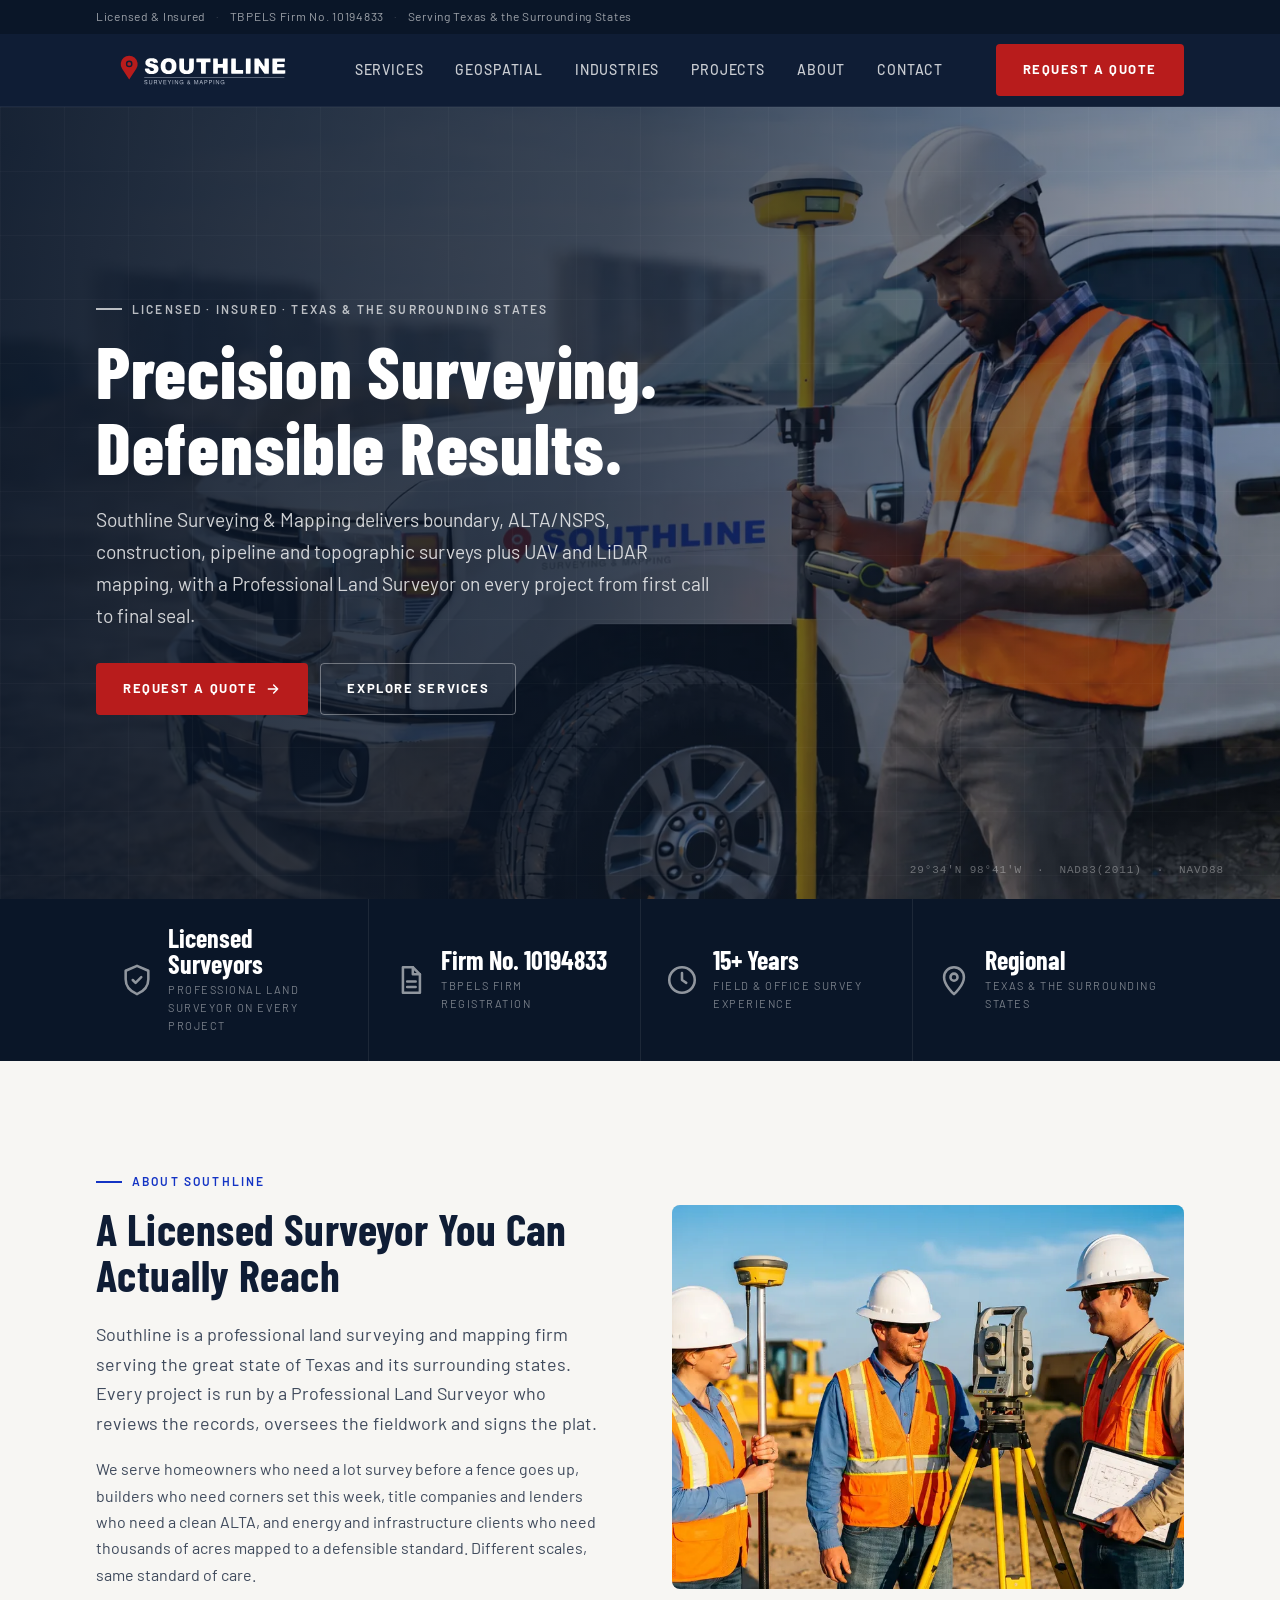
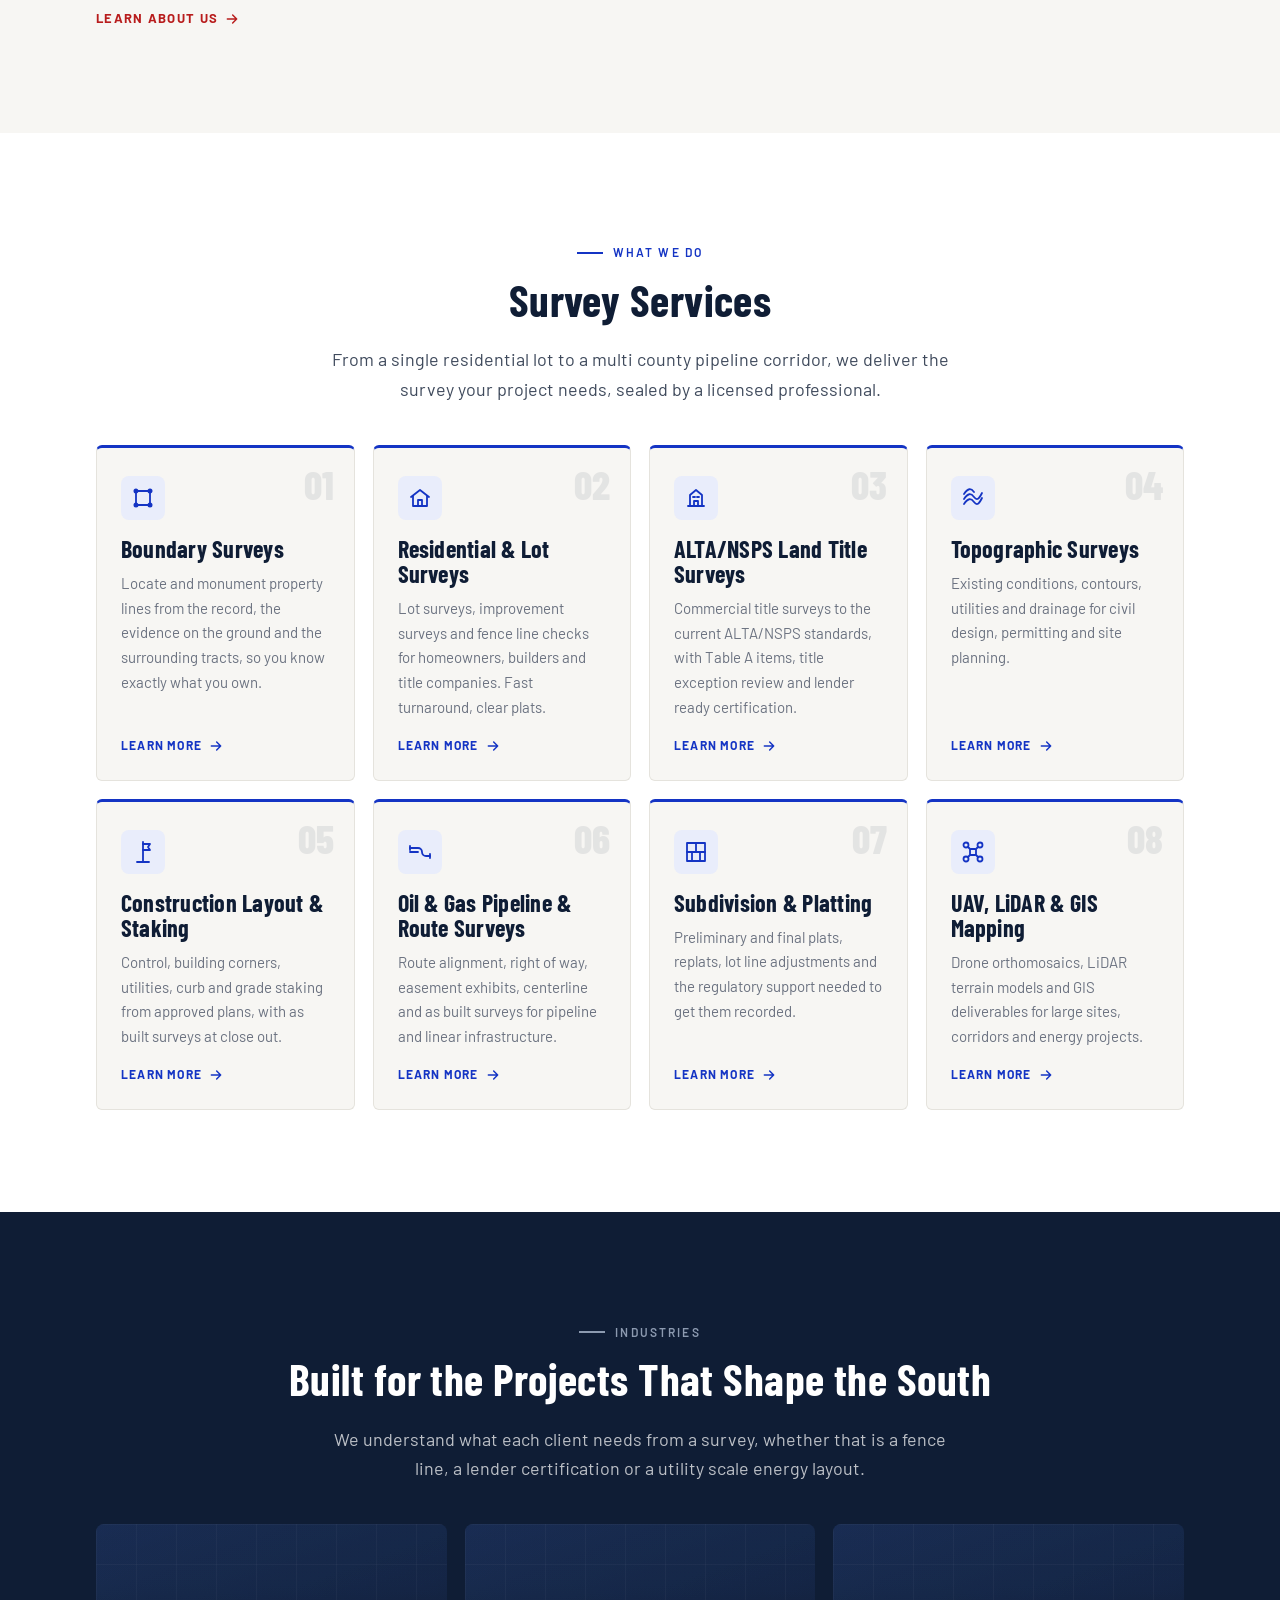
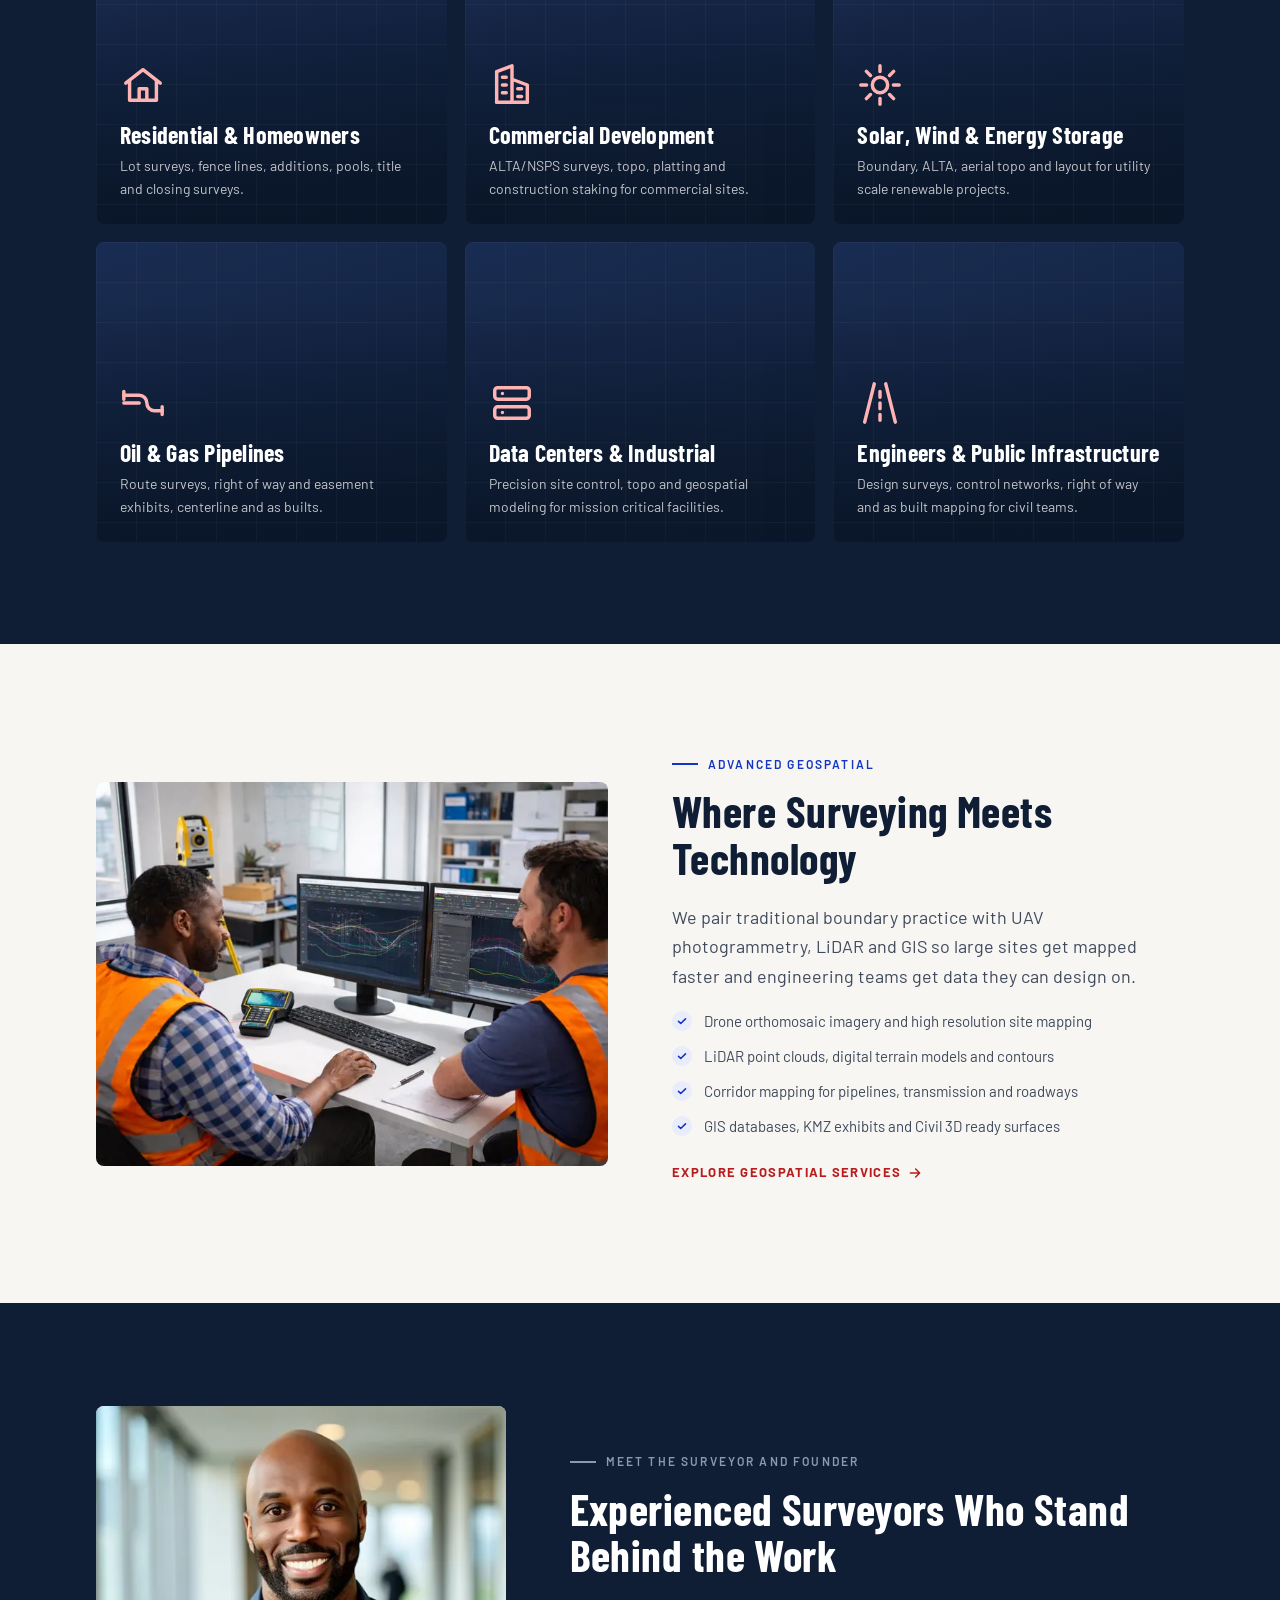
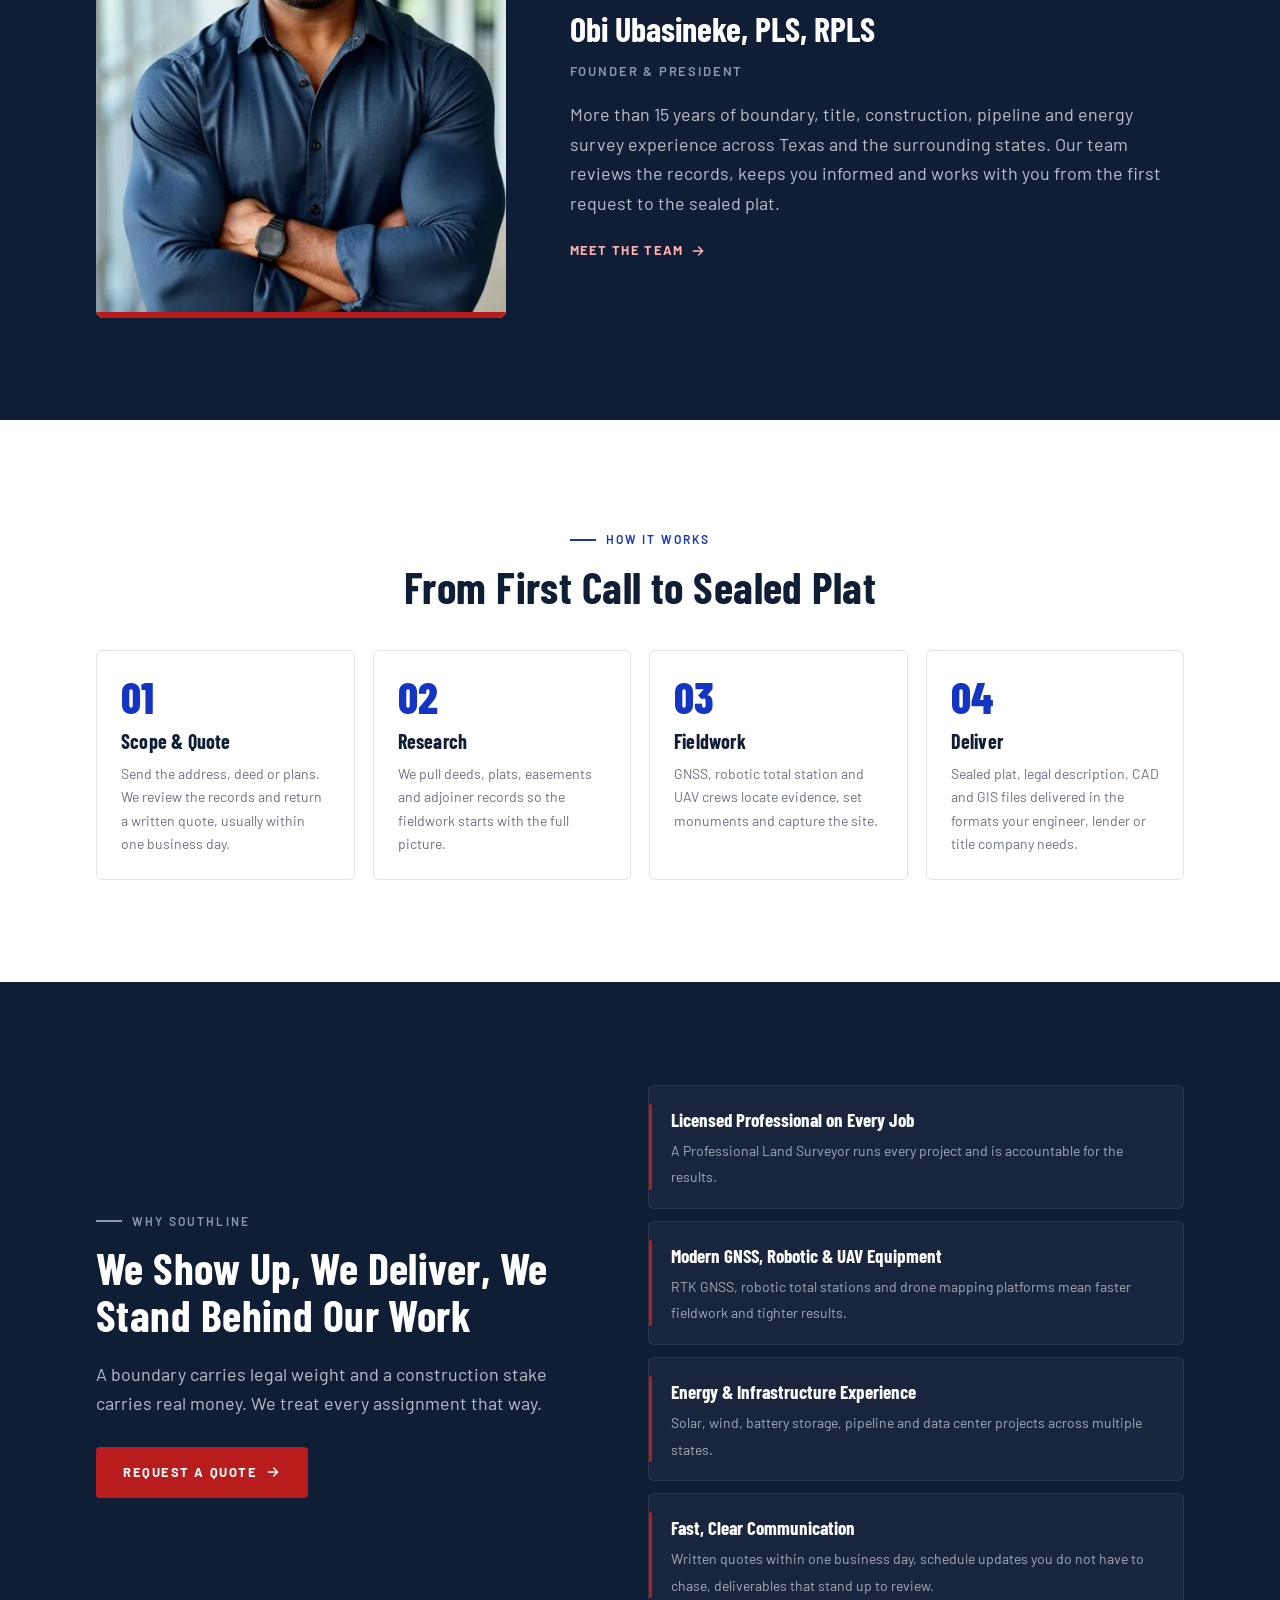
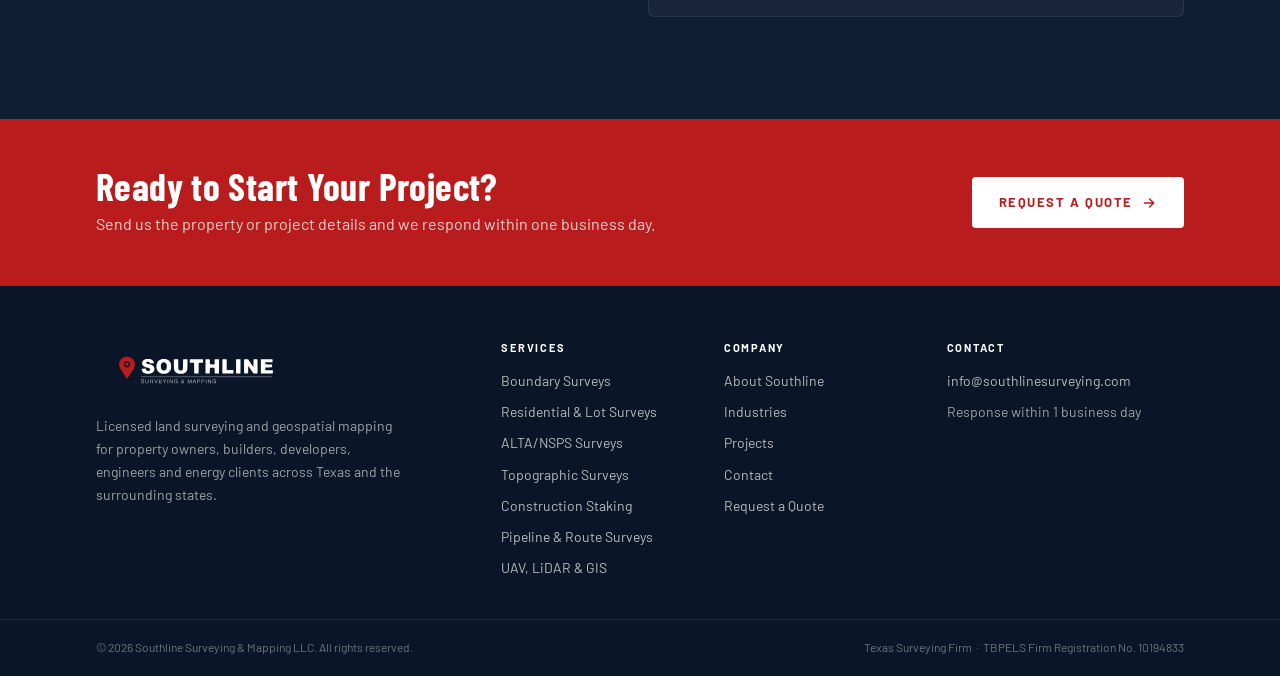
==== index.html @ 4dfa2a0a "Add files via upload" ====
<!DOCTYPE html>
<html lang="en">
<head>
<meta charset="utf-8">
<meta name="viewport" content="width=device-width, initial-scale=1">
<title>Land Surveying &amp; Geospatial Mapping | Southline Surveying &amp; Mapping</title>
<meta name="description" content="Licensed land surveying, ALTA/NSPS, boundary, construction staking, pipeline route and UAV/LiDAR mapping services across Texas and the surrounding states.">
<link rel="canonical" href="https://southlinesurveying.com/">
<meta property="og:type" content="website">
<meta property="og:site_name" content="Southline Surveying &amp; Mapping">
<meta property="og:title" content="Land Surveying &amp; Geospatial Mapping | Southline Surveying &amp; Mapping">
<meta property="og:description" content="Licensed land surveying, ALTA/NSPS, boundary, construction staking, pipeline route and UAV/LiDAR mapping services across Texas and the surrounding states.">
<meta property="og:url" content="https://southlinesurveying.com/">
<meta property="og:image" content="https://southlinesurveying.com/assets/og-image.jpg">
<meta name="twitter:card" content="summary_large_image">
<meta name="theme-color" content="#0F1D35">
<link rel="icon" href="/assets/favicon-32.png" type="image/png" sizes="32x32">
<link rel="icon" href="/assets/icon-512.png" type="image/png" sizes="512x512">
<link rel="apple-touch-icon" href="/assets/apple-touch-icon.png">
<link rel="preconnect" href="https://fonts.googleapis.com">
<link rel="preconnect" href="https://fonts.gstatic.com" crossorigin>
<link href="https://fonts.googleapis.com/css2?family=Barlow+Condensed:wght@600;700;800&family=Barlow:wght@400;500;600;700&display=swap" rel="stylesheet">
<link rel="stylesheet" href="/css/main.css">
</head>
<body>
<a class="sr-only" href="#main">Skip to content</a>
<div class="topbar">
  <div class="container">
    <div class="topbar__left"><span>Licensed &amp; Insured</span><span>TBPELS Firm No. 10194833</span><span>Serving Texas &amp; the Surrounding States</span></div>
  </div>
</div>
<header class="nav">
  <div class="container">
    <a class="nav__logo" href="/" aria-label="Southline Surveying &amp; Mapping home"><img src="/assets/logo-white.svg" alt="Southline Surveying &amp; Mapping" width="220" height="62"></a>
    <nav aria-label="Main">
      <ul class="nav__links">
        <li><a href="/services">Services</a></li><li><a href="/geospatial">Geospatial</a></li><li><a href="/industries">Industries</a></li><li><a href="/projects">Projects</a></li><li><a href="/about">About</a></li><li><a href="/contact">Contact</a></li>
        <li class="nav__cta-mobile"><a class="btn btn--red" href="/contact">Request a Quote</a></li>
      </ul>
    </nav>
    <a class="btn btn--red nav__cta" href="/contact">Request a Quote</a>
    <button class="nav__toggle" aria-label="Open menu" aria-expanded="false"><span></span><span></span><span></span></button>
  </div>
</header>
<main id="main">

<section class="hero">
  <div class="hero__media"><picture><source type="image/webp" srcset="/assets/hero-truck.webp?v=2"><img src="/assets/hero-truck.jpg?v=2" alt="Southline survey crew setting up a GNSS receiver on a job site" fetchpriority="high" width="1600" height="1067"></picture></div>
  <div class="hero__overlay"></div>
  <div class="hero__grid"></div>
  <div class="container">
    <div class="hero__content">
      <span class="eyebrow">Licensed &middot; Insured &middot; Texas &amp; the Surrounding States</span>
      <h1>Precision Surveying.<br>Defensible Results.</h1>
      <p>Southline Surveying &amp; Mapping delivers boundary, ALTA/NSPS, construction, pipeline and topographic surveys plus UAV and LiDAR mapping, with a Professional Land Surveyor on every project from first call to final seal.</p>
      <div class="hero__actions">
        <a class="btn btn--red" href="/contact">Request a Quote <svg class="arrow" width="16" height="16" viewBox="0 0 24 24" fill="none" stroke="currentColor" stroke-width="2.2" stroke-linecap="round" stroke-linejoin="round"><path d="M5 12h14M13 6l6 6-6 6"/></svg></a>
        <a class="btn btn--ghost" href="/services">Explore Services</a>
      </div>
    </div>
  </div>
  <div class="hero__coord">29&deg;34&prime;N 98&deg;41&prime;W &nbsp;&middot;&nbsp; NAD83(2011) &nbsp;&middot;&nbsp; NAVD88</div>
</section>

<section class="stats" aria-label="Credentials">
  <div class="container">
    <div class="stat"><svg viewBox="0 0 24 24" fill="none" stroke="currentColor" stroke-width="1.8" stroke-linecap="round" stroke-linejoin="round"><path d="M12 2l8 3.5v6c0 5-3.4 8.6-8 10.5C7.4 20.1 4 16.5 4 11.5v-6L12 2z"/><path d="M9 12l2 2 4-4"/></svg><div><div class="stat__num">Licensed Surveyors</div><div class="stat__label">Professional Land Surveyor on Every Project</div></div></div>
    <div class="stat"><svg viewBox="0 0 24 24" fill="none" stroke="currentColor" stroke-width="1.8" stroke-linecap="round" stroke-linejoin="round"><path d="M7 3h7l5 5v13H7z"/><path d="M14 3v5h5M10 13h6M10 17h6"/></svg><div><div class="stat__num">Firm No. 10194833</div><div class="stat__label">TBPELS Firm Registration</div></div></div>
    <div class="stat"><svg viewBox="0 0 24 24" fill="none" stroke="currentColor" stroke-width="1.8" stroke-linecap="round" stroke-linejoin="round"><circle cx="12" cy="12" r="9"/><path d="M12 7v5l3 2"/></svg><div><div class="stat__num">15+ Years</div><div class="stat__label">Field &amp; Office Survey Experience</div></div></div>
    <div class="stat"><svg viewBox="0 0 24 24" fill="none" stroke="currentColor" stroke-width="1.8" stroke-linecap="round" stroke-linejoin="round"><path d="M12 22s7-6.2 7-12a7 7 0 1 0-14 0c0 5.8 7 12 7 12z"/><circle cx="12" cy="10" r="2.5"/></svg><div><div class="stat__num">Regional</div><div class="stat__label">Texas &amp; the Surrounding States</div></div></div>
  </div>
</section>

<section class="section">
  <div class="container split">
    <div class="reveal">
      <span class="eyebrow">About Southline</span>
      <h2>A Licensed Surveyor You Can Actually Reach</h2>
      <p class="lead">Southline is a professional land surveying and mapping firm serving the great state of Texas and its surrounding states. Every project is run by a Professional Land Surveyor who reviews the records, oversees the fieldwork and signs the plat.</p>
      <p>We serve homeowners who need a lot survey before a fence goes up, builders who need corners set this week, title companies and lenders who need a clean ALTA, and energy and infrastructure clients who need thousands of acres mapped to a defensible standard. Different scales, same standard of care.</p>
      <a class="link-arrow" href="/about">Learn About Us <svg class="arrow" width="16" height="16" viewBox="0 0 24 24" fill="none" stroke="currentColor" stroke-width="2.2" stroke-linecap="round" stroke-linejoin="round"><path d="M5 12h14M13 6l6 6-6 6"/></svg></a>
    </div>
    <div class="split__media reveal"><picture><source type="image/webp" srcset="/assets/team-800.webp?v=7 800w, /assets/team.webp?v=7 1600w" sizes="(max-width: 860px) 100vw, 50vw"><img src="/assets/team.jpg?v=7" alt="Southline survey crew with a GNSS rover and robotic total station on a job site" loading="lazy" width="1600" height="1067" ></picture></div>
  </div>
</section>

<section class="section section--white">
  <div class="container">
    <div class="center reveal">
      <span class="eyebrow">What We Do</span>
      <h2>Survey Services</h2>
      <p class="lead">From a single residential lot to a multi county pipeline corridor, we deliver the survey your project needs, sealed by a licensed professional.</p>
    </div>
    <div class="grid grid--4" style="margin-top:40px">
      <div class="card card--accent reveal"><span class="card__num">01</span><div class="card__icon"><svg viewBox="0 0 24 24" fill="none" stroke="currentColor" stroke-width="1.8" stroke-linecap="round" stroke-linejoin="round"><path d="M5 5h14v14H5z"/><circle cx="5" cy="5" r="1.6" fill="currentColor"/><circle cx="19" cy="5" r="1.6" fill="currentColor"/><circle cx="5" cy="19" r="1.6" fill="currentColor"/><circle cx="19" cy="19" r="1.6" fill="currentColor"/></svg></div><h3>Boundary Surveys</h3><p>Locate and monument property lines from the record, the evidence on the ground and the surrounding tracts, so you know exactly what you own.</p><a class="link-arrow link-arrow--blue" href="/services#boundary">Learn more <svg class="arrow" width="16" height="16" viewBox="0 0 24 24" fill="none" stroke="currentColor" stroke-width="2.2" stroke-linecap="round" stroke-linejoin="round"><path d="M5 12h14M13 6l6 6-6 6"/></svg></a></div><div class="card card--accent reveal"><span class="card__num">02</span><div class="card__icon"><svg viewBox="0 0 24 24" fill="none" stroke="currentColor" stroke-width="1.8" stroke-linecap="round" stroke-linejoin="round"><path d="M3 11l9-7 9 7"/><path d="M5 10v10h14V10"/><path d="M10 20v-6h4v6"/></svg></div><h3>Residential &amp; Lot Surveys</h3><p>Lot surveys, improvement surveys and fence line checks for homeowners, builders and title companies. Fast turnaround, clear plats.</p><a class="link-arrow link-arrow--blue" href="/services#residential">Learn more <svg class="arrow" width="16" height="16" viewBox="0 0 24 24" fill="none" stroke="currentColor" stroke-width="2.2" stroke-linecap="round" stroke-linejoin="round"><path d="M5 12h14M13 6l6 6-6 6"/></svg></a></div><div class="card card--accent reveal"><span class="card__num">03</span><div class="card__icon"><svg viewBox="0 0 24 24" fill="none" stroke="currentColor" stroke-width="1.8" stroke-linecap="round" stroke-linejoin="round"><path d="M4 20h16"/><path d="M6 20V9l6-5 6 5v11"/><path d="M10 20v-5h4v5"/><path d="M9 11h2M13 11h2"/></svg></div><h3>ALTA/NSPS Land Title Surveys</h3><p>Commercial title surveys to the current ALTA/NSPS standards, with Table A items, title exception review and lender ready certification.</p><a class="link-arrow link-arrow--blue" href="/services#alta">Learn more <svg class="arrow" width="16" height="16" viewBox="0 0 24 24" fill="none" stroke="currentColor" stroke-width="2.2" stroke-linecap="round" stroke-linejoin="round"><path d="M5 12h14M13 6l6 6-6 6"/></svg></a></div><div class="card card--accent reveal"><span class="card__num">04</span><div class="card__icon"><svg viewBox="0 0 24 24" fill="none" stroke="currentColor" stroke-width="1.8" stroke-linecap="round" stroke-linejoin="round"><path d="M3 18c4-6 7-6 10-2s5 2 8-4"/><path d="M3 13c4-6 7-6 10-2s5 2 8-4"/><path d="M3 8c4-6 7-6 10-2"/></svg></div><h3>Topographic Surveys</h3><p>Existing conditions, contours, utilities and drainage for civil design, permitting and site planning.</p><a class="link-arrow link-arrow--blue" href="/services#topographic">Learn more <svg class="arrow" width="16" height="16" viewBox="0 0 24 24" fill="none" stroke="currentColor" stroke-width="2.2" stroke-linecap="round" stroke-linejoin="round"><path d="M5 12h14M13 6l6 6-6 6"/></svg></a></div><div class="card card--accent reveal"><span class="card__num">05</span><div class="card__icon"><svg viewBox="0 0 24 24" fill="none" stroke="currentColor" stroke-width="1.8" stroke-linecap="round" stroke-linejoin="round"><path d="M12 2v20"/><path d="M12 4h7l-2 3 2 3h-7"/><path d="M6 22h12"/></svg></div><h3>Construction Layout &amp; Staking</h3><p>Control, building corners, utilities, curb and grade staking from approved plans, with as built surveys at close out.</p><a class="link-arrow link-arrow--blue" href="/services#construction">Learn more <svg class="arrow" width="16" height="16" viewBox="0 0 24 24" fill="none" stroke="currentColor" stroke-width="2.2" stroke-linecap="round" stroke-linejoin="round"><path d="M5 12h14M13 6l6 6-6 6"/></svg></a></div><div class="card card--accent reveal"><span class="card__num">06</span><div class="card__icon"><svg viewBox="0 0 24 24" fill="none" stroke="currentColor" stroke-width="1.8" stroke-linecap="round" stroke-linejoin="round"><path d="M2 8h8a4 4 0 0 1 4 4v0a4 4 0 0 0 4 4h4"/><path d="M2 12h8a0 0 0 0 1 0 0"/><path d="M2 6v4M22 14v4"/></svg></div><h3>Oil &amp; Gas Pipeline &amp; Route Surveys</h3><p>Route alignment, right of way, easement exhibits, centerline and as built surveys for pipeline and linear infrastructure.</p><a class="link-arrow link-arrow--blue" href="/services#pipeline">Learn more <svg class="arrow" width="16" height="16" viewBox="0 0 24 24" fill="none" stroke="currentColor" stroke-width="2.2" stroke-linecap="round" stroke-linejoin="round"><path d="M5 12h14M13 6l6 6-6 6"/></svg></a></div><div class="card card--accent reveal"><span class="card__num">07</span><div class="card__icon"><svg viewBox="0 0 24 24" fill="none" stroke="currentColor" stroke-width="1.8" stroke-linecap="round" stroke-linejoin="round"><path d="M3 3h18v18H3z"/><path d="M3 12h18M12 3v9M8 12v9M16 12v9"/></svg></div><h3>Subdivision &amp; Platting</h3><p>Preliminary and final plats, replats, lot line adjustments and the regulatory support needed to get them recorded.</p><a class="link-arrow link-arrow--blue" href="/services#subdivision">Learn more <svg class="arrow" width="16" height="16" viewBox="0 0 24 24" fill="none" stroke="currentColor" stroke-width="2.2" stroke-linecap="round" stroke-linejoin="round"><path d="M5 12h14M13 6l6 6-6 6"/></svg></a></div><div class="card card--accent reveal"><span class="card__num">08</span><div class="card__icon"><svg viewBox="0 0 24 24" fill="none" stroke="currentColor" stroke-width="1.8" stroke-linecap="round" stroke-linejoin="round"><circle cx="5" cy="5" r="2.5"/><circle cx="19" cy="5" r="2.5"/><circle cx="5" cy="19" r="2.5"/><circle cx="19" cy="19" r="2.5"/><rect x="9" y="9" width="6" height="6" rx="1"/><path d="M7 7l2 2M17 7l-2 2M7 17l2-2M17 17l-2-2"/></svg></div><h3>UAV, LiDAR &amp; GIS Mapping</h3><p>Drone orthomosaics, LiDAR terrain models and GIS deliverables for large sites, corridors and energy projects.</p><a class="link-arrow link-arrow--blue" href="/geospatial">Learn more <svg class="arrow" width="16" height="16" viewBox="0 0 24 24" fill="none" stroke="currentColor" stroke-width="2.2" stroke-linecap="round" stroke-linejoin="round"><path d="M5 12h14M13 6l6 6-6 6"/></svg></a></div>
    </div>
  </div>
</section>

<section class="section section--navy">
  <div class="container">
    <div class="center reveal">
      <span class="eyebrow">Industries</span>
      <h2>Built for the Projects That Shape the South</h2>
      <p class="lead">We understand what each client needs from a survey, whether that is a fence line, a lender certification or a utility scale energy layout.</p>
    </div>
    <div class="grid grid--3" style="margin-top:40px">
      <div class="tile tile--pattern reveal"><div class="tile__body"><div class="tile__icon"><svg viewBox="0 0 24 24" fill="none" stroke="currentColor" stroke-width="1.8" stroke-linecap="round" stroke-linejoin="round"><path d="M3 11l9-7 9 7"/><path d="M5 10v10h14V10"/><path d="M10 20v-6h4v6"/></svg></div><h3>Residential &amp; Homeowners</h3><p>Lot surveys, fence lines, additions, pools, title and closing surveys.</p></div><a class="tile__cover" href="/industries#residential" aria-label="Residential"></a></div>
      <div class="tile tile--pattern reveal"><div class="tile__body"><div class="tile__icon"><svg viewBox="0 0 24 24" fill="none" stroke="currentColor" stroke-width="1.8" stroke-linecap="round" stroke-linejoin="round"><path d="M4 21V5l8-3v19M12 9l8 3v9"/><path d="M4 21h16"/><path d="M7 8h2M7 12h2M7 16h2M15 14h2M15 18h2"/></svg></div><h3>Commercial Development</h3><p>ALTA/NSPS surveys, topo, platting and construction staking for commercial sites.</p></div><a class="tile__cover" href="/industries#commercial" aria-label="Commercial development"></a></div>
      <div class="tile tile--pattern reveal"><div class="tile__body"><div class="tile__icon"><svg viewBox="0 0 24 24" fill="none" stroke="currentColor" stroke-width="1.8" stroke-linecap="round" stroke-linejoin="round"><circle cx="12" cy="12" r="4"/><path d="M12 2v3M12 19v3M2 12h3M19 12h3M4.9 4.9l2.1 2.1M17 17l2.1 2.1M4.9 19.1L7 17M17 7l2.1-2.1"/></svg></div><h3>Solar, Wind &amp; Energy Storage</h3><p>Boundary, ALTA, aerial topo and layout for utility scale renewable projects.</p></div><a class="tile__cover" href="/industries#renewables" aria-label="Renewable energy"></a></div>
      <div class="tile tile--pattern reveal"><div class="tile__body"><div class="tile__icon"><svg viewBox="0 0 24 24" fill="none" stroke="currentColor" stroke-width="1.8" stroke-linecap="round" stroke-linejoin="round"><path d="M2 8h8a4 4 0 0 1 4 4v0a4 4 0 0 0 4 4h4"/><path d="M2 12h8a0 0 0 0 1 0 0"/><path d="M2 6v4M22 14v4"/></svg></div><h3>Oil &amp; Gas Pipelines</h3><p>Route surveys, right of way and easement exhibits, centerline and as builts.</p></div><a class="tile__cover" href="/industries#pipeline" aria-label="Oil and gas pipelines"></a></div>
      <div class="tile tile--pattern reveal"><div class="tile__body"><div class="tile__icon"><svg viewBox="0 0 24 24" fill="none" stroke="currentColor" stroke-width="1.8" stroke-linecap="round" stroke-linejoin="round"><rect x="3" y="4" width="18" height="6" rx="1.5"/><rect x="3" y="14" width="18" height="6" rx="1.5"/><path d="M7 7h.01M7 17h.01"/></svg></div><h3>Data Centers &amp; Industrial</h3><p>Precision site control, topo and geospatial modeling for mission critical facilities.</p></div><a class="tile__cover" href="/industries#datacenters" aria-label="Data centers"></a></div>
      <div class="tile tile--pattern reveal"><div class="tile__body"><div class="tile__icon"><svg viewBox="0 0 24 24" fill="none" stroke="currentColor" stroke-width="1.8" stroke-linecap="round" stroke-linejoin="round"><path d="M4 22L9 2M20 22L15 2"/><path d="M12 6v3M12 12v3M12 18v3"/></svg></div><h3>Engineers &amp; Public Infrastructure</h3><p>Design surveys, control networks, right of way and as built mapping for civil teams.</p></div><a class="tile__cover" href="/industries#infrastructure" aria-label="Infrastructure"></a></div>
    </div>
  </div>
</section>

<section class="section">
  <div class="container split split--reverse">
    <div class="split__media reveal"><picture><source type="image/webp" srcset="/assets/office-cad-800.webp 800w, /assets/office-cad.webp 1600w" sizes="(max-width: 860px) 100vw, 50vw"><img src="/assets/office-cad.jpg" alt="Southline team reviewing survey drawings and point data in the office" loading="lazy" width="1600" height="1067" ></picture></div>
    <div class="reveal">
      <span class="eyebrow">Advanced Geospatial</span>
      <h2>Where Surveying Meets Technology</h2>
      <p class="lead">We pair traditional boundary practice with UAV photogrammetry, LiDAR and GIS so large sites get mapped faster and engineering teams get data they can design on.</p>
      <ul class="checklist">
        <li>Drone orthomosaic imagery and high resolution site mapping</li>
        <li>LiDAR point clouds, digital terrain models and contours</li>
        <li>Corridor mapping for pipelines, transmission and roadways</li>
        <li>GIS databases, KMZ exhibits and Civil 3D ready surfaces</li>
      </ul>
      <p style="margin-top:20px"><a class="link-arrow" href="/geospatial">Explore Geospatial Services <svg class="arrow" width="16" height="16" viewBox="0 0 24 24" fill="none" stroke="currentColor" stroke-width="2.2" stroke-linecap="round" stroke-linejoin="round"><path d="M5 12h14M13 6l6 6-6 6"/></svg></a></p>
    </div>
  </div>
</section>

<section class="section section--navy">
  <div class="container founder">
    <div class="founder__photo reveal"><picture><source type="image/webp" srcset="/assets/obi-480.webp 480w, /assets/obi.webp 800w" sizes="(max-width: 860px) 90vw, 30vw"><img src="/assets/obi.jpg" alt="Obi Ubasineke, Professional Land Surveyor and founder of Southline Surveying &amp; Mapping" loading="lazy" width="800" height="1000"></picture></div>
    <div class="reveal">
      <span class="eyebrow">Meet the Surveyor and Founder</span>
      <h2>Experienced Surveyors Who Stand Behind the Work</h2>
      <p class="founder__name">Obi Ubasineke, PLS, RPLS</p>
      <p class="founder__title">Founder &amp; President</p>
      <p class="lead">More than 15 years of boundary, title, construction, pipeline and energy survey experience across Texas and the surrounding states. Our team reviews the records, keeps you informed and works with you from the first request to the sealed plat.</p>
      <p><a class="link-arrow" href="/about" style="color:#FFB3B3">Meet the Team <svg class="arrow" width="16" height="16" viewBox="0 0 24 24" fill="none" stroke="currentColor" stroke-width="2.2" stroke-linecap="round" stroke-linejoin="round"><path d="M5 12h14M13 6l6 6-6 6"/></svg></a></p>
    </div>
  </div>
</section>

<section class="section section--white">
  <div class="container">
    <div class="center reveal">
      <span class="eyebrow">How It Works</span>
      <h2>From First Call to Sealed Plat</h2>
    </div>
    <div class="steps" style="margin-top:40px">
      <div class="step reveal"><div class="step__n">01</div><h3>Scope &amp; Quote</h3><p>Send the address, deed or plans. We review the records and return a written quote, usually within one business day.</p></div>
      <div class="step reveal"><div class="step__n">02</div><h3>Research</h3><p>We pull deeds, plats, easements and adjoiner records so the fieldwork starts with the full picture.</p></div>
      <div class="step reveal"><div class="step__n">03</div><h3>Fieldwork</h3><p>GNSS, robotic total station and UAV crews locate evidence, set monuments and capture the site.</p></div>
      <div class="step reveal"><div class="step__n">04</div><h3>Deliver</h3><p>Sealed plat, legal description, CAD and GIS files delivered in the formats your engineer, lender or title company needs.</p></div>
    </div>
  </div>
</section>

<section class="section section--navy">
  <div class="container why">
    <div class="reveal">
      <span class="eyebrow">Why Southline</span>
      <h2>We Show Up, We Deliver, We Stand Behind Our Work</h2>
      <p class="lead">A boundary carries legal weight and a construction stake carries real money. We treat every assignment that way.</p>
      <a class="btn btn--red" href="/contact" style="margin-top:10px">Request a Quote <svg class="arrow" width="16" height="16" viewBox="0 0 24 24" fill="none" stroke="currentColor" stroke-width="2.2" stroke-linecap="round" stroke-linejoin="round"><path d="M5 12h14M13 6l6 6-6 6"/></svg></a>
    </div>
    <div class="why__list reveal">
      <div class="why__item"><div><strong>Licensed Professional on Every Job</strong><span>A Professional Land Surveyor runs every project and is accountable for the results.</span></div></div>
      <div class="why__item"><div><strong>Modern GNSS, Robotic &amp; UAV Equipment</strong><span>RTK GNSS, robotic total stations and drone mapping platforms mean faster fieldwork and tighter results.</span></div></div>
      <div class="why__item"><div><strong>Energy &amp; Infrastructure Experience</strong><span>Solar, wind, battery storage, pipeline and data center projects across multiple states.</span></div></div>
      <div class="why__item"><div><strong>Fast, Clear Communication</strong><span>Written quotes within one business day, schedule updates you do not have to chase, deliverables that stand up to review.</span></div></div>
    </div>
  </div>
</section>

</main>
<section class="cta-band">
  <div class="container">
    <div>
      <h2>Ready to Start Your Project?</h2>
      <p>Send us the property or project details and we respond within one business day.</p>
    </div>
    <a class="btn btn--white" href="/contact">Request a Quote <svg class="arrow" width="16" height="16" viewBox="0 0 24 24" fill="none" stroke="currentColor" stroke-width="2.2" stroke-linecap="round" stroke-linejoin="round"><path d="M5 12h14M13 6l6 6-6 6"/></svg></a>
  </div>
</section>
<footer class="footer">
  <div class="container">
    <div class="footer__brand">
      <img src="/assets/logo-white.svg" alt="Southline Surveying &amp; Mapping" width="220" height="62">
      <p>Licensed land surveying and geospatial mapping for property owners, builders, developers, engineers and energy clients across Texas and the surrounding states.</p>
    </div>
    <div>
      <h4>Services</h4>
      <ul>
        <li><a href="/services#boundary">Boundary Surveys</a></li>
        <li><a href="/services#residential">Residential &amp; Lot Surveys</a></li>
        <li><a href="/services#alta">ALTA/NSPS Surveys</a></li>
        <li><a href="/services#topographic">Topographic Surveys</a></li>
        <li><a href="/services#construction">Construction Staking</a></li>
        <li><a href="/services#pipeline">Pipeline &amp; Route Surveys</a></li>
        <li><a href="/geospatial">UAV, LiDAR &amp; GIS</a></li>
      </ul>
    </div>
    <div>
      <h4>Company</h4>
      <ul>
        <li><a href="/about">About Southline</a></li>
        <li><a href="/industries">Industries</a></li>
        <li><a href="/projects">Projects</a></li>
        <li><a href="/contact">Contact</a></li>
        <li><a href="/contact">Request a Quote</a></li>
      </ul>
    </div>
    <div>
      <h4>Contact</h4>
      <ul>
        <li><a href="mailto:info@southlinesurveying.com">info@southlinesurveying.com</a></li>
        <li>Response within 1 business day</li>
      </ul>
    </div>
  </div>
  <div class="footer__bottom">
    <div class="container">
      <span>&copy; <span id="year">2026</span> Southline Surveying &amp; Mapping LLC. All rights reserved.</span>
      <span>Texas Surveying Firm &nbsp;&middot;&nbsp; TBPELS Firm Registration No. 10194833</span>
    </div>
  </div>
</footer>
<script src="/js/main.js" defer></script>
</body>
</html>
---- css/main.css ----
/* ==========================================================
   SOUTHLINE SURVEYING & MAPPING
   Site stylesheet
   ========================================================== */

:root {
  --navy-dark: #0A1628;
  --navy: #0F1D35;
  --navy-mid: #1C3058;
  --blue: #1434C4;
  --blue-deep: #0F2A9E;
  --blue-tint: #E9EDFB;
  --red: #B81C1C;
  --red-hover: #9A1616;
  --bg: #F7F6F3;
  --surface: #FFFFFF;
  --border: #E5E3DD;
  --text: #0F1D35;
  --text-body: #3F4A5C;
  --text-muted: #6B7280;
  --text-subtle: #8C9AB0;
  --font-display: 'Barlow Condensed', 'Arial Narrow', Impact, sans-serif;
  --font-body: 'Barlow', 'Segoe UI', Helvetica, Arial, sans-serif;
  --radius: 6px;
  --max: 1200px;
  --pad: clamp(20px, 5vw, 56px);
  --ease: cubic-bezier(.2,.7,.2,1);
}

*, *::before, *::after { box-sizing: border-box; }
html { scroll-behavior: smooth; -webkit-text-size-adjust: 100%; }
body {
  margin: 0;
  font-family: var(--font-body);
  font-size: 16px;
  line-height: 1.65;
  color: var(--text-body);
  background: var(--bg);
  -webkit-font-smoothing: antialiased;
}
img, svg, video { max-width: 100%; display: block; }
a { color: var(--blue); text-decoration: none; }
a:hover { text-decoration: underline; }
h1, h2, h3, h4 {
  font-family: var(--font-display);
  color: var(--text);
  line-height: 1.05;
  margin: 0 0 .5em;
  font-weight: 700;
  letter-spacing: .01em;
}
h1 { font-size: clamp(40px, 6vw, 72px); font-weight: 800; }
h2 { font-size: clamp(30px, 4vw, 44px); }
h3 { font-size: clamp(20px, 2.2vw, 24px); }
p { margin: 0 0 1em; }
ul { padding-left: 1.2em; }
.container { width: 100%; max-width: var(--max); margin: 0 auto; padding-inline: var(--pad); }
.section { padding-block: clamp(56px, 8vw, 104px); }
.section--tight { padding-block: clamp(40px, 5vw, 64px); }
.section--white { background: var(--surface); }
.section--navy { background: var(--navy); color: rgba(255,255,255,.72); }
.section--navy h2, .section--navy h3 { color: #fff; }
.eyebrow {
  display: inline-flex; align-items: center; gap: 10px;
  font-family: var(--font-body); font-weight: 600; font-size: 12px;
  letter-spacing: .18em; text-transform: uppercase; color: var(--blue);
  margin-bottom: 14px;
}
.eyebrow::before { content: ""; width: 26px; height: 2px; background: currentColor; }
.section--navy .eyebrow { color: var(--text-subtle); }
.lead { font-size: clamp(17px, 1.4vw, 19px); color: var(--text-body); max-width: 62ch; }
.section--navy .lead { color: rgba(255,255,255,.72); }
.center { text-align: center; }
.center .eyebrow { justify-content: center; }
.center .lead { margin-inline: auto; }
.sr-only { position: absolute; width: 1px; height: 1px; overflow: hidden; clip: rect(0 0 0 0); white-space: nowrap; }

/* ---------- Buttons ---------- */
.btn {
  display: inline-flex; align-items: center; justify-content: center; gap: 8px;
  padding: 14px 26px; border-radius: 4px; border: 1.5px solid transparent;
  font-family: var(--font-body); font-weight: 700; font-size: 13px;
  letter-spacing: .12em; text-transform: uppercase; cursor: pointer;
  transition: background .2s, color .2s, border-color .2s, transform .2s var(--ease);
  white-space: nowrap;
}
.btn:hover { text-decoration: none; transform: translateY(-1px); }
.btn--red { background: var(--red); color: #fff; }
.btn--red:hover { background: var(--red-hover); color: #fff; }
.btn--navy { background: var(--navy); color: #fff; }
.btn--navy:hover { background: var(--navy-mid); color: #fff; }
.btn--white { background: #fff; color: var(--navy); }
.btn--white:hover { background: var(--bg); }
.btn--ghost { border-color: rgba(255,255,255,.35); color: #fff; }
.btn--ghost:hover { border-color: #fff; color: #fff; background: rgba(255,255,255,.06); }
.btn--outline { border-color: var(--navy); color: var(--navy); }
.btn--outline:hover { background: var(--navy); color: #fff; }
.btn .arrow { transition: transform .2s var(--ease); }
.btn:hover .arrow { transform: translateX(3px); }
.link-arrow {
  font-weight: 700; font-size: 13px; letter-spacing: .1em; text-transform: uppercase;
  color: var(--red); display: inline-flex; align-items: center; gap: 6px;
}
.link-arrow:hover { text-decoration: none; gap: 10px; }
.link-arrow--blue { color: var(--blue); }

/* ---------- Top bar + Nav ---------- */
.topbar {
  background: var(--navy-dark); color: rgba(255,255,255,.6);
  font-size: 12px; letter-spacing: .06em;
}
.topbar .container { display: flex; justify-content: space-between; align-items: center; min-height: 34px; gap: 16px; }
.topbar a { color: rgba(255,255,255,.8); }
.topbar span + span::before { content: "·"; margin: 0 10px; opacity: .4; }
@media (max-width: 720px) { .topbar .topbar__left { display: none; } .topbar .container { justify-content: center; } }

.nav {
  position: sticky; top: 0; z-index: 50;
  background: var(--navy); border-bottom: 1px solid rgba(255,255,255,.06);
}
.nav .container { display: flex; align-items: center; justify-content: space-between; height: 72px; gap: 24px; }
.nav__logo img { height: 60px; width: auto; }
.nav__links { display: flex; align-items: center; gap: 4px; list-style: none; margin: 0; padding: 0; }
.nav__links a {
  display: block; padding: 10px 14px; color: rgba(255,255,255,.78);
  font-weight: 500; font-size: 14px; letter-spacing: .06em; text-transform: uppercase;
  border-radius: 4px; transition: color .2s, background .2s;
}
.nav__links a:hover, .nav__links a[aria-current="page"] { color: #fff; background: rgba(255,255,255,.07); text-decoration: none; }
.nav__cta { margin-left: 8px; }
.nav__toggle {
  display: none; background: none; border: 0; padding: 8px; cursor: pointer; color: #fff;
}
.nav__toggle span { display: block; width: 24px; height: 2px; background: #fff; margin: 5px 0; transition: transform .25s, opacity .25s; }
@media (max-width: 960px) {
  .nav__links, .nav__cta { display: none; }
  .nav__toggle { display: block; }
  .nav.is-open .nav__links {
    display: flex; flex-direction: column; align-items: stretch;
    position: absolute; left: 0; right: 0; top: 72px;
    background: var(--navy); padding: 12px var(--pad) 24px; gap: 2px;
    border-bottom: 1px solid rgba(255,255,255,.08);
  }
  .nav.is-open .nav__links a { padding: 14px 12px; font-size: 16px; }
  .nav.is-open .nav__links .nav__cta-mobile { display: block; margin-top: 12px; }
  .nav.is-open .nav__toggle span:nth-child(1) { transform: translateY(7px) rotate(45deg); }
  .nav.is-open .nav__toggle span:nth-child(2) { opacity: 0; }
  .nav.is-open .nav__toggle span:nth-child(3) { transform: translateY(-7px) rotate(-45deg); }
}
.nav__cta-mobile { display: none; }

/* ---------- Hero ---------- */
.hero {
  position: relative; min-height: min(88vh, 820px); display: flex; align-items: center;
  background: var(--navy-mid); color: #fff; overflow: hidden; isolation: isolate;
}
.hero__media { position: absolute; inset: 0; z-index: -2; }
.hero__media img { width: 100%; height: 100%; object-fit: cover; object-position: 60% 40%; }
.hero__overlay {
  position: absolute; inset: 0; z-index: -1;
  background: linear-gradient(100deg, rgba(10,22,40,.94) 0%, rgba(10,22,40,.78) 45%, rgba(10,22,40,.25) 100%);
}
.hero__grid {
  position: absolute; inset: 0; z-index: -1; pointer-events: none; opacity: .5;
  background-image:
    linear-gradient(rgba(255,255,255,.05) 1px, transparent 1px),
    linear-gradient(90deg, rgba(255,255,255,.05) 1px, transparent 1px);
  background-size: 64px 64px;
}
.hero .container { padding-block: clamp(72px, 10vw, 128px); }
.hero__content { max-width: 680px; }
.hero .eyebrow { color: rgba(255,255,255,.7); }
.hero h1 { color: #fff; margin-bottom: 20px; text-wrap: balance; }
.hero h1 em { font-style: normal; color: #FFB3B3; }
.hero p { font-size: clamp(17px, 1.5vw, 20px); color: rgba(255,255,255,.8); max-width: 56ch; margin-bottom: 32px; }
.hero__actions { display: flex; flex-wrap: wrap; gap: 12px; }
.hero__coord {
  position: absolute; right: var(--pad); bottom: 20px; font-family: ui-monospace, Menlo, Consolas, monospace;
  font-size: 11px; letter-spacing: .08em; color: rgba(255,255,255,.35);
}
@media (max-width: 720px) { .hero__coord { display: none; } .hero { min-height: 0; } }

/* Page hero (interior) */
.page-hero {
  background: var(--navy); color: #fff; position: relative; overflow: hidden;
  padding-block: clamp(56px, 8vw, 96px);
}
.page-hero::after {
  content: ""; position: absolute; inset: 0; pointer-events: none; opacity: .5;
  background-image: linear-gradient(rgba(255,255,255,.05) 1px, transparent 1px), linear-gradient(90deg, rgba(255,255,255,.05) 1px, transparent 1px);
  background-size: 64px 64px;
}
.page-hero .container { position: relative; z-index: 1; }
.page-hero .eyebrow { color: var(--text-subtle); }
.page-hero h1 { color: #fff; font-size: clamp(38px, 5vw, 60px); }
.page-hero p { color: rgba(255,255,255,.75); max-width: 62ch; font-size: clamp(16px, 1.4vw, 19px); margin: 0; }
.breadcrumb { font-size: 12px; letter-spacing: .1em; text-transform: uppercase; color: var(--text-subtle); margin-bottom: 18px; }
.breadcrumb a { color: var(--text-subtle); }

/* ---------- Stats bar ---------- */
.stats { background: var(--navy-dark); color: #fff; }
.stats .container { display: grid; grid-template-columns: repeat(4, 1fr); }
.stat { padding: 26px 24px; border-left: 1px solid rgba(255,255,255,.08); display: flex; gap: 14px; align-items: center; }
.stat:first-child { border-left: 0; }
.stat svg { width: 34px; height: 34px; flex: none; opacity: .55; }
.stat__num { font-family: var(--font-display); font-weight: 700; font-size: 26px; line-height: 1; }
.stat__label { font-size: 11px; letter-spacing: .14em; text-transform: uppercase; color: rgba(255,255,255,.45); margin-top: 4px; }
@media (max-width: 900px) {
  .stats .container { grid-template-columns: repeat(2, 1fr); }
  .stat:nth-child(3) { border-left: 0; }
  .stat:nth-child(n+3) { border-top: 1px solid rgba(255,255,255,.08); }
}
@media (max-width: 480px) { .stat { padding: 18px 14px; } .stat svg { display: none; } }

/* ---------- Two column intro ---------- */
.split { display: grid; grid-template-columns: 1fr 1fr; gap: clamp(32px, 5vw, 72px); align-items: center; }
.split__media { border-radius: 8px; overflow: hidden; aspect-ratio: 4/3; background: var(--border); position: relative; }
.split__media img { width: 100%; height: 100%; object-fit: cover; }
.split__media .tag {
  position: absolute; left: 16px; bottom: 16px; background: rgba(15,29,53,.88); color: #fff;
  font-size: 11px; letter-spacing: .12em; text-transform: uppercase; padding: 8px 12px; border-radius: 3px;
}
@media (max-width: 860px) { .split { grid-template-columns: 1fr; } .split--reverse .split__media { order: -1; } }

/* ---------- Cards ---------- */
.grid { display: grid; gap: 18px; }
.grid--2 { grid-template-columns: repeat(2, 1fr); }
.grid--3 { grid-template-columns: repeat(3, 1fr); }
.grid--4 { grid-template-columns: repeat(4, 1fr); }
@media (max-width: 1024px) { .grid--4 { grid-template-columns: repeat(2, 1fr); } .grid--3 { grid-template-columns: repeat(2, 1fr); } }
@media (max-width: 640px) { .grid--2, .grid--3, .grid--4 { grid-template-columns: 1fr; } }

.card {
  background: var(--surface); border: 1px solid var(--border); border-radius: var(--radius);
  padding: 28px 24px 24px; position: relative; display: flex; flex-direction: column; gap: 10px;
  transition: transform .25s var(--ease), border-color .25s, box-shadow .25s;
}
.card:hover { transform: translateY(-3px); border-color: #cfd6ea; box-shadow: 0 12px 30px -18px rgba(15,29,53,.35); }
.card--accent { border-top: 3px solid var(--blue); }
.card__num { font-family: var(--font-display); font-weight: 800; font-size: 40px; line-height: 1; color: var(--navy); opacity: .08; position: absolute; top: 16px; right: 20px; }
.card__icon { width: 44px; height: 44px; border-radius: 8px; background: var(--blue-tint); color: var(--blue); display: grid; place-items: center; }
.card__icon svg { width: 24px; height: 24px; }
.card h3 { margin: 6px 0 0; }
.card p { font-size: 15px; color: var(--text-muted); margin: 0; flex: 1; }
.card ul { font-size: 14px; color: var(--text-body); margin: 4px 0 0; padding-left: 18px; }
.card ul li { margin-bottom: 4px; }
.card .link-arrow { margin-top: 6px; font-size: 12px; }
.card a.card__cover { position: absolute; inset: 0; }
.section--bg .card { background: var(--surface); }
.section--white .card { background: var(--bg); }

/* Industry tiles */
.tile {
  position: relative; border-radius: 8px; overflow: hidden; min-height: 300px; background: var(--navy-mid);
  display: flex; align-items: flex-end; color: #fff; isolation: isolate;
}
.tile img { position: absolute; inset: 0; width: 100%; height: 100%; object-fit: cover; z-index: -2; transition: transform .6s var(--ease); }
.tile::before { content: ""; position: absolute; inset: 0; z-index: -1; background: linear-gradient(180deg, rgba(10,22,40,.1) 20%, rgba(10,22,40,.92) 100%); }
.tile:hover img { transform: scale(1.05); }
.tile__body { padding: 24px; }
.tile h3 { color: #fff; margin-bottom: 6px; }
.tile p { font-size: 14px; color: rgba(255,255,255,.75); margin: 0; }
.tile--pattern { background: linear-gradient(160deg, var(--navy-mid), var(--navy)); }
.tile--pattern::after {
  content: ""; position: absolute; inset: 0; z-index: -1; opacity: .45; pointer-events: none;
  background-image: linear-gradient(rgba(255,255,255,.07) 1px, transparent 1px), linear-gradient(90deg, rgba(255,255,255,.07) 1px, transparent 1px);
  background-size: 40px 40px;
}
.tile__icon { width: 46px; height: 46px; margin-bottom: 14px; color: #FFB3B3; }
.tile__icon svg { width: 100%; height: 100%; }
.tile a.tile__cover { position: absolute; inset: 0; }

/* ---------- Why us ---------- */
.why { display: grid; grid-template-columns: 1fr 1.1fr; gap: clamp(32px, 5vw, 72px); align-items: center; }
.why__list { display: grid; gap: 12px; }
.why__item {
  background: rgba(255,255,255,.04); border: 1px solid rgba(255,255,255,.08); border-radius: 6px;
  padding: 18px 20px 18px 22px; position: relative; display: flex; gap: 16px;
}
.why__item::before { content: ""; position: absolute; left: 0; top: 18px; bottom: 18px; width: 3px; background: var(--red); border-radius: 2px; }
.why__item strong { display: block; font-family: var(--font-display); font-size: 19px; color: #fff; font-weight: 700; margin-bottom: 2px; }
.why__item span { font-size: 14px; color: rgba(255,255,255,.62); }
@media (max-width: 860px) { .why { grid-template-columns: 1fr; } }

/* ---------- Process steps ---------- */
.steps { display: grid; grid-template-columns: repeat(4, 1fr); gap: 18px; counter-reset: step; }
.step { padding: 24px; background: var(--surface); border: 1px solid var(--border); border-radius: var(--radius); }
.step__n { font-family: var(--font-display); font-weight: 800; font-size: 44px; line-height: 1; color: var(--blue); margin-bottom: 12px; }
.step h3 { font-size: 20px; }
.step p { font-size: 14px; color: var(--text-muted); margin: 0; }
@media (max-width: 960px) { .steps { grid-template-columns: repeat(2, 1fr); } }
@media (max-width: 560px) { .steps { grid-template-columns: 1fr; } }

/* ---------- Service detail blocks ---------- */
.service { display: grid; grid-template-columns: 1fr 1.4fr; gap: clamp(24px, 4vw, 56px); padding-block: clamp(36px, 5vw, 56px); border-top: 1px solid var(--border); scroll-margin-top: 90px; }
.service:first-of-type { border-top: 0; }
.service__head h2 { font-size: clamp(28px, 3vw, 36px); }
.service__head .eyebrow { margin-bottom: 8px; }
.service__body p { color: var(--text-body); }
.service__cols { display: grid; grid-template-columns: 1fr 1fr; gap: 20px; margin-top: 16px; }
.service__cols h4 { font-family: var(--font-body); font-size: 12px; letter-spacing: .14em; text-transform: uppercase; color: var(--blue); margin-bottom: 8px; }
.service__cols ul { margin: 0; padding-left: 18px; font-size: 15px; }
.service__cols li { margin-bottom: 4px; }
@media (max-width: 860px) { .service { grid-template-columns: 1fr; } }
@media (max-width: 560px) { .service__cols { grid-template-columns: 1fr; } }
.anchor-nav { display: flex; flex-wrap: wrap; gap: 8px; margin-top: 24px; }
.anchor-nav a {
  font-size: 12px; letter-spacing: .1em; text-transform: uppercase; font-weight: 600;
  color: #fff; border: 1px solid rgba(255,255,255,.25); padding: 8px 14px; border-radius: 999px;
}
.anchor-nav a:hover { background: rgba(255,255,255,.1); text-decoration: none; }

/* ---------- Checklist ---------- */
.checklist { list-style: none; padding: 0; margin: 0; display: grid; gap: 10px; }
.checklist li { display: flex; gap: 12px; align-items: flex-start; font-size: 15px; }
.checklist li::before { content: ""; flex: none; width: 20px; height: 20px; margin-top: 2px; border-radius: 50%; background: var(--blue-tint) url("data:image/svg+xml,%3Csvg xmlns='http://www.w3.org/2000/svg' viewBox='0 0 20 20'%3E%3Cpath fill='none' stroke='%231434C4' stroke-width='2.2' stroke-linecap='round' stroke-linejoin='round' d='M5 10.5l3.2 3L15 7'/%3E%3C/svg%3E") center/14px no-repeat; }
.section--navy .checklist li::before { background-color: rgba(255,255,255,.12); background-image: url("data:image/svg+xml,%3Csvg xmlns='http://www.w3.org/2000/svg' viewBox='0 0 20 20'%3E%3Cpath fill='none' stroke='%23fff' stroke-width='2.2' stroke-linecap='round' stroke-linejoin='round' d='M5 10.5l3.2 3L15 7'/%3E%3C/svg%3E"); }

/* ---------- Credentials strip ---------- */
.creds { display: grid; grid-template-columns: repeat(3, 1fr); gap: 18px; }
.cred { background: var(--surface); border: 1px solid var(--border); border-radius: var(--radius); padding: 22px; display: flex; gap: 14px; align-items: flex-start; }
.cred svg { width: 28px; height: 28px; color: var(--blue); flex: none; }
.cred strong { display: block; font-family: var(--font-display); font-size: 19px; color: var(--text); }
.cred span { font-size: 14px; color: var(--text-muted); }
@media (max-width: 860px) { .creds { grid-template-columns: 1fr; } }

/* ---------- Projects gallery ---------- */
.filters { display: flex; flex-wrap: wrap; gap: 8px; justify-content: center; margin-bottom: 32px; }
.filters button {
  font-family: var(--font-body); font-size: 12px; letter-spacing: .1em; text-transform: uppercase; font-weight: 600;
  background: var(--surface); color: var(--text-body); border: 1px solid var(--border); padding: 9px 16px; border-radius: 999px; cursor: pointer;
}
.filters button.is-active, .filters button:hover { background: var(--navy); color: #fff; border-color: var(--navy); }
.project { border-radius: 8px; overflow: hidden; background: var(--surface); border: 1px solid var(--border); }
.project__media { aspect-ratio: 4/3; position: relative; background: linear-gradient(160deg, var(--navy-mid), var(--navy)); display: grid; place-items: center; color: rgba(255,255,255,.5); }
.project__media img { position: absolute; inset: 0; width: 100%; height: 100%; object-fit: cover; }
.project__media::after {
  content: ""; position: absolute; inset: 0; opacity: .5; pointer-events: none;
  background-image: linear-gradient(rgba(255,255,255,.07) 1px, transparent 1px), linear-gradient(90deg, rgba(255,255,255,.07) 1px, transparent 1px);
  background-size: 36px 36px;
}
.project__media svg { width: 56px; height: 56px; position: relative; z-index: 1; }
.project__body { padding: 18px 20px 20px; }
.project__type { font-size: 11px; letter-spacing: .14em; text-transform: uppercase; color: var(--blue); font-weight: 600; }
.project h3 { font-size: 20px; margin: 4px 0 6px; }
.project p { font-size: 14px; color: var(--text-muted); margin: 0; }
.project.is-hidden { display: none; }

/* ---------- FAQ ---------- */
.faq { display: grid; gap: 10px; max-width: 860px; margin-inline: auto; }
.faq details { background: var(--surface); border: 1px solid var(--border); border-radius: var(--radius); padding: 0 22px; }
.faq summary { cursor: pointer; padding: 18px 0; font-family: var(--font-display); font-size: 20px; font-weight: 700; color: var(--text); list-style: none; display: flex; justify-content: space-between; gap: 16px; align-items: center; }
.faq summary::-webkit-details-marker { display: none; }
.faq summary::after { content: "+"; font-size: 24px; color: var(--blue); font-weight: 400; transition: transform .2s; }
.faq details[open] summary::after { transform: rotate(45deg); }
.faq details p { padding-bottom: 18px; margin: 0; font-size: 15px; }

/* ---------- CTA band ---------- */
.cta-band { background: var(--red); color: #fff; }
.cta-band .container { display: flex; align-items: center; justify-content: space-between; gap: 24px; padding-block: clamp(32px, 4vw, 48px); flex-wrap: wrap; }
.cta-band h2 { color: #fff; font-size: clamp(28px, 3.2vw, 38px); margin: 0 0 4px; }
.cta-band p { margin: 0; color: rgba(255,255,255,.8); }
.cta-band .btn--white { color: var(--red); }

/* ---------- Contact ---------- */
.contact-grid { display: grid; grid-template-columns: 1fr 1.6fr; gap: clamp(28px, 5vw, 64px); align-items: start; }
@media (max-width: 900px) { .contact-grid { grid-template-columns: 1fr; } }
.info-list { display: grid; gap: 18px; }
.info-list > div { display: flex; gap: 14px; align-items: flex-start; }
.info-list svg { width: 22px; height: 22px; color: var(--blue); flex: none; margin-top: 3px; }
.info-list strong { display: block; font-size: 12px; letter-spacing: .12em; text-transform: uppercase; color: var(--text-muted); font-weight: 600; margin-bottom: 2px; }
.info-list a, .info-list span { font-size: 16px; color: var(--text); }
.form { background: var(--surface); border: 1px solid var(--border); border-radius: 8px; padding: clamp(22px, 3vw, 36px); }
.form__row { display: grid; grid-template-columns: 1fr 1fr; gap: 16px; }
@media (max-width: 600px) { .form__row { grid-template-columns: 1fr; } }
.field { display: flex; flex-direction: column; gap: 6px; margin-bottom: 16px; }
.field label { font-size: 12px; letter-spacing: .1em; text-transform: uppercase; font-weight: 600; color: var(--text); }
.field label .req { color: var(--red); }
.field input, .field select, .field textarea {
  font-family: var(--font-body); font-size: 16px; color: var(--text);
  padding: 12px 14px; border: 1px solid #D5D3CC; border-radius: 4px; background: #fff; width: 100%;
  transition: border-color .2s, box-shadow .2s;
}
.field input:focus, .field select:focus, .field textarea:focus { outline: none; border-color: var(--blue); box-shadow: 0 0 0 3px rgba(20,52,196,.12); }
.field textarea { min-height: 140px; resize: vertical; }
.form__note { font-size: 13px; color: var(--text-muted); margin: 0 0 18px; }
.form__status { margin-top: 16px; font-size: 15px; padding: 12px 14px; border-radius: 4px; display: none; }
.form__status.is-ok { display: block; background: #E8F5EC; color: #1F5C34; }
.form__status.is-err { display: block; background: #FDECEC; color: #8A1919; }
.hp { position: absolute; left: -9999px; }

/* ---------- Footer ---------- */
.footer { background: var(--navy-dark); color: rgba(255,255,255,.6); font-size: 14px; }
.footer .container { display: grid; grid-template-columns: 2fr 1fr 1fr 1.3fr; gap: 40px; padding-block: 56px 40px; }
.footer__brand img { height: 56px; width: auto; margin-bottom: 16px; }
.footer__brand p { max-width: 38ch; margin: 0; }
.footer h4 { color: #fff; font-family: var(--font-body); font-size: 11px; letter-spacing: .16em; text-transform: uppercase; margin-bottom: 16px; }
.footer ul { list-style: none; padding: 0; margin: 0; display: grid; gap: 8px; }
.footer a { color: rgba(255,255,255,.7); }
.footer a:hover { color: #fff; }
.footer__bottom { border-top: 1px solid rgba(255,255,255,.08); }
.footer__bottom .container { display: flex; justify-content: space-between; flex-wrap: wrap; gap: 10px; padding-block: 18px; font-size: 12px; color: rgba(255,255,255,.4); grid-template-columns: none; }
@media (max-width: 900px) { .footer .container { grid-template-columns: 1fr 1fr; } }
@media (max-width: 560px) { .footer .container { grid-template-columns: 1fr; gap: 28px; } }

/* ---------- Reveal on scroll ---------- */
.reveal { opacity: 0; transform: translateY(18px); transition: opacity .6s var(--ease), transform .6s var(--ease); }
.reveal.is-visible { opacity: 1; transform: none; }
@media (prefers-reduced-motion: reduce) {
  *, *::before, *::after { animation: none !important; transition: none !important; scroll-behavior: auto !important; }
  .reveal { opacity: 1; transform: none; }
}

/* ---------- Founder ---------- */
.founder { display: grid; grid-template-columns: 1fr 1.5fr; gap: clamp(28px, 5vw, 72px); align-items: center; }
.founder__photo { border-radius: 8px; overflow: hidden; aspect-ratio: 4/5; background: var(--border); max-width: 440px; position: relative; }
.founder__photo img { width: 100%; height: 100%; object-fit: cover; }
.founder__photo::after { content: ""; position: absolute; left: 0; right: 0; bottom: 0; height: 6px; background: var(--red); }
.founder__name { font-family: var(--font-display); font-size: clamp(26px, 3vw, 34px); font-weight: 700; color: var(--text); margin: 0; }
.founder__title { font-size: 13px; letter-spacing: .14em; text-transform: uppercase; font-weight: 600; color: var(--blue); margin: 4px 0 18px; }
.section--navy .founder__name { color: #fff; }
.section--navy .founder__title { color: var(--text-subtle); }
.founder__facts { display: grid; grid-template-columns: repeat(2, 1fr); gap: 12px 24px; margin: 22px 0 0; padding: 0; list-style: none; }
.founder__facts li { font-size: 14px; color: var(--text-body); padding-left: 16px; position: relative; }
.founder__facts li::before { content: ""; position: absolute; left: 0; top: 9px; width: 7px; height: 7px; border-radius: 50%; background: var(--red); }
.section--navy .founder__facts li { color: rgba(255,255,255,.7); }
@media (max-width: 860px) { .founder { grid-template-columns: 1fr; } .founder__photo { max-width: 360px; } }
@media (max-width: 560px) { .founder__facts { grid-template-columns: 1fr; } }
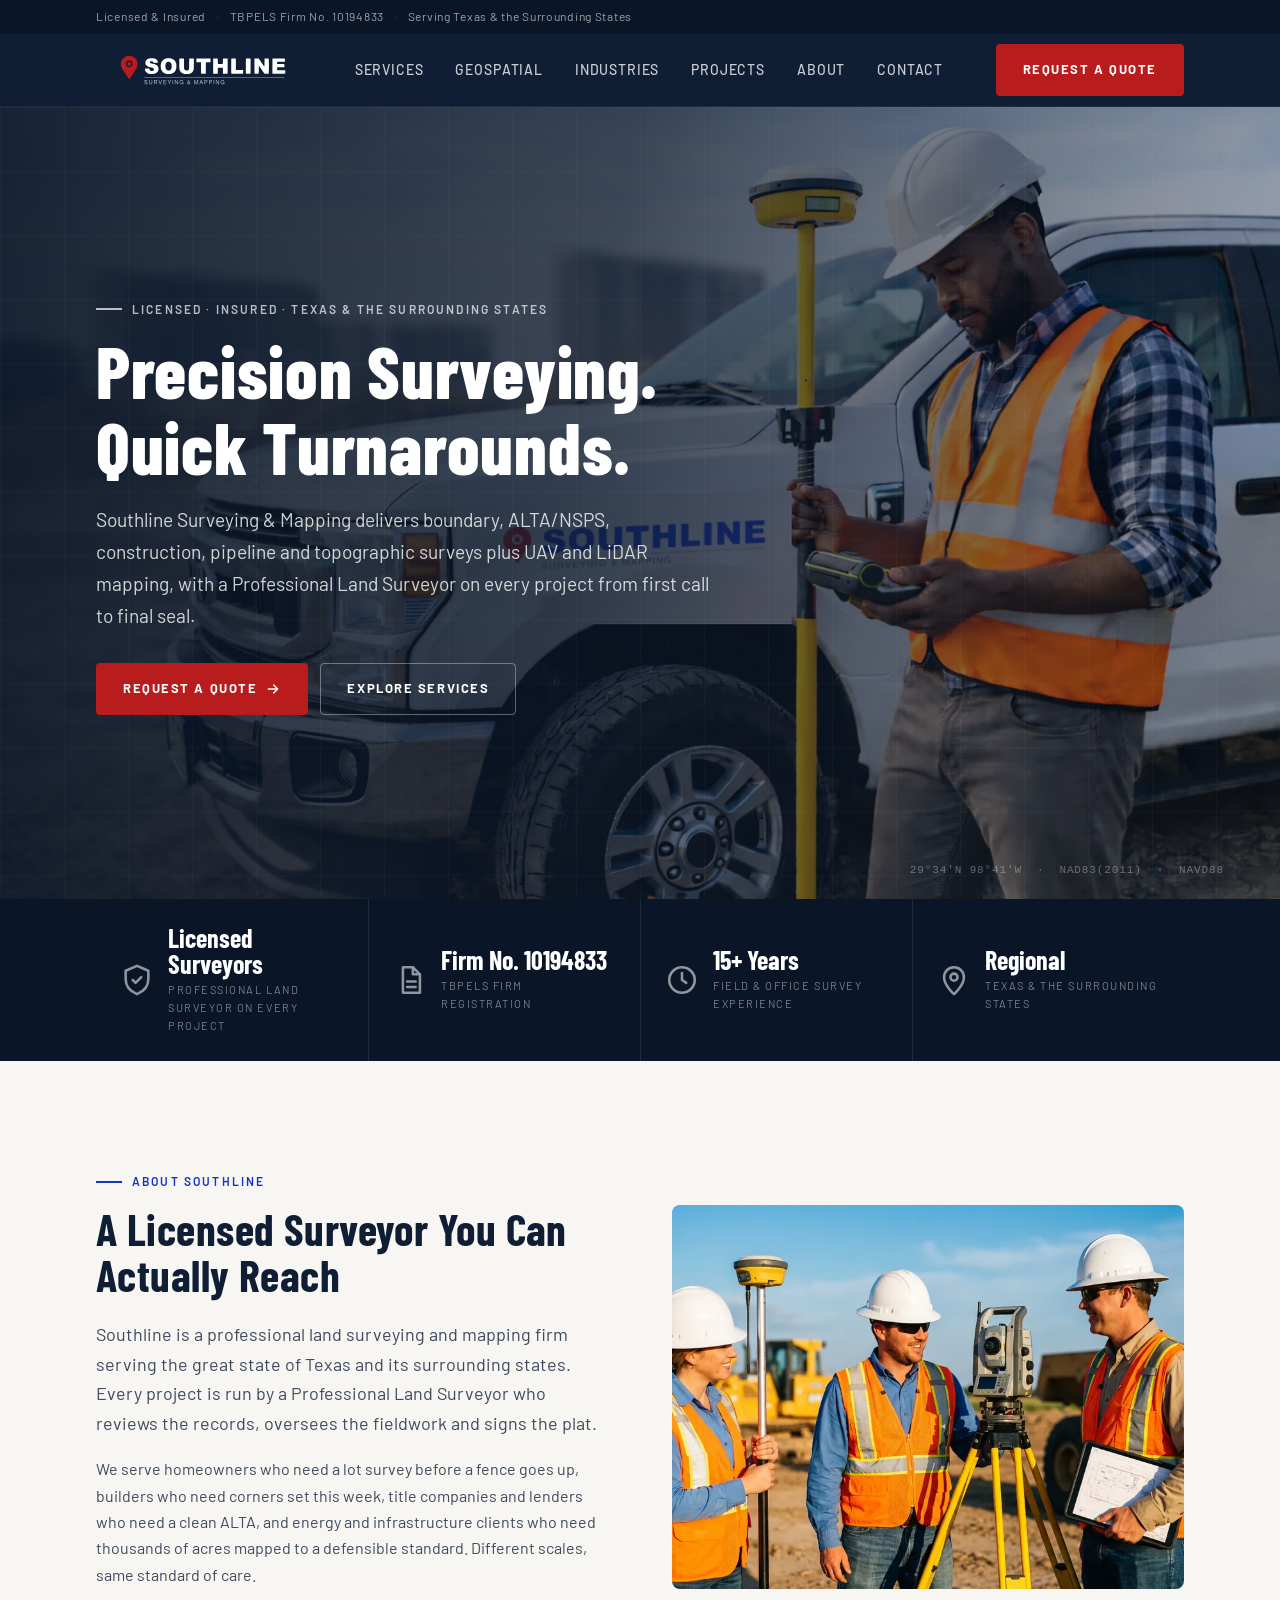
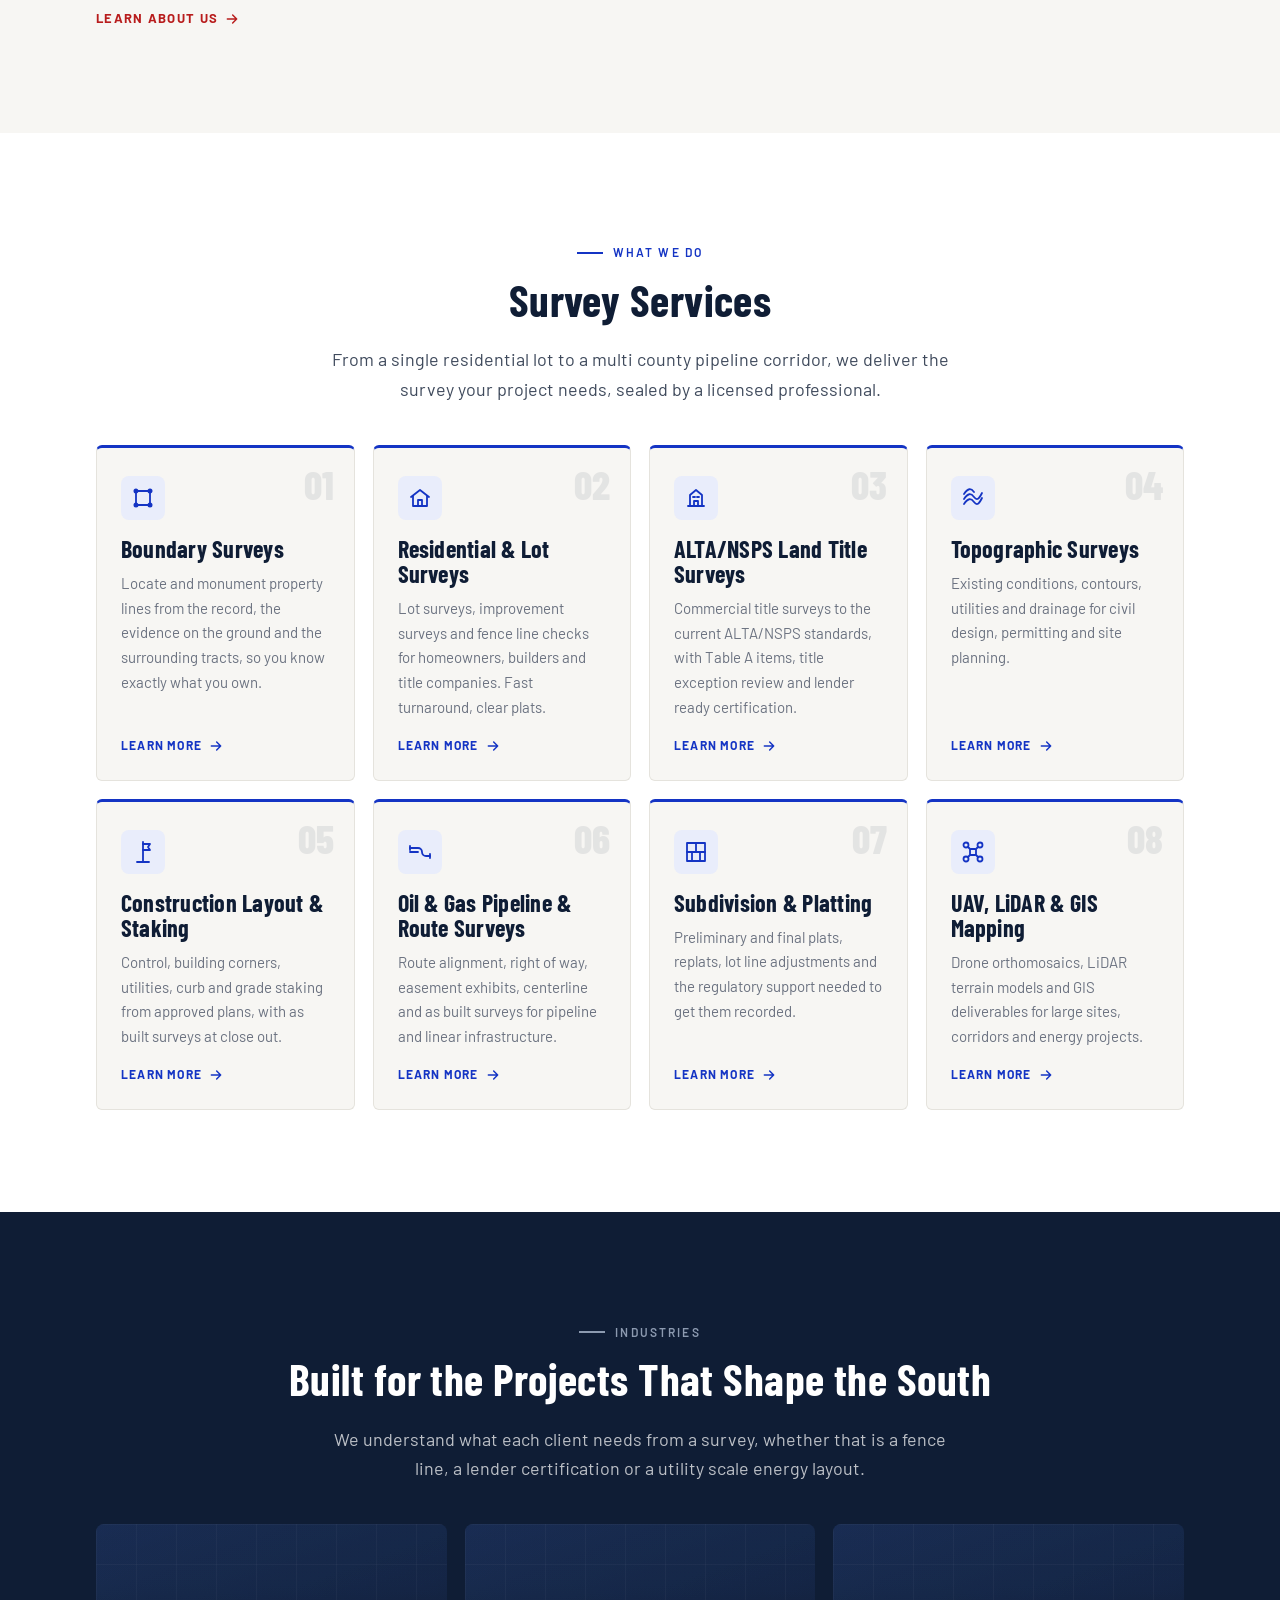
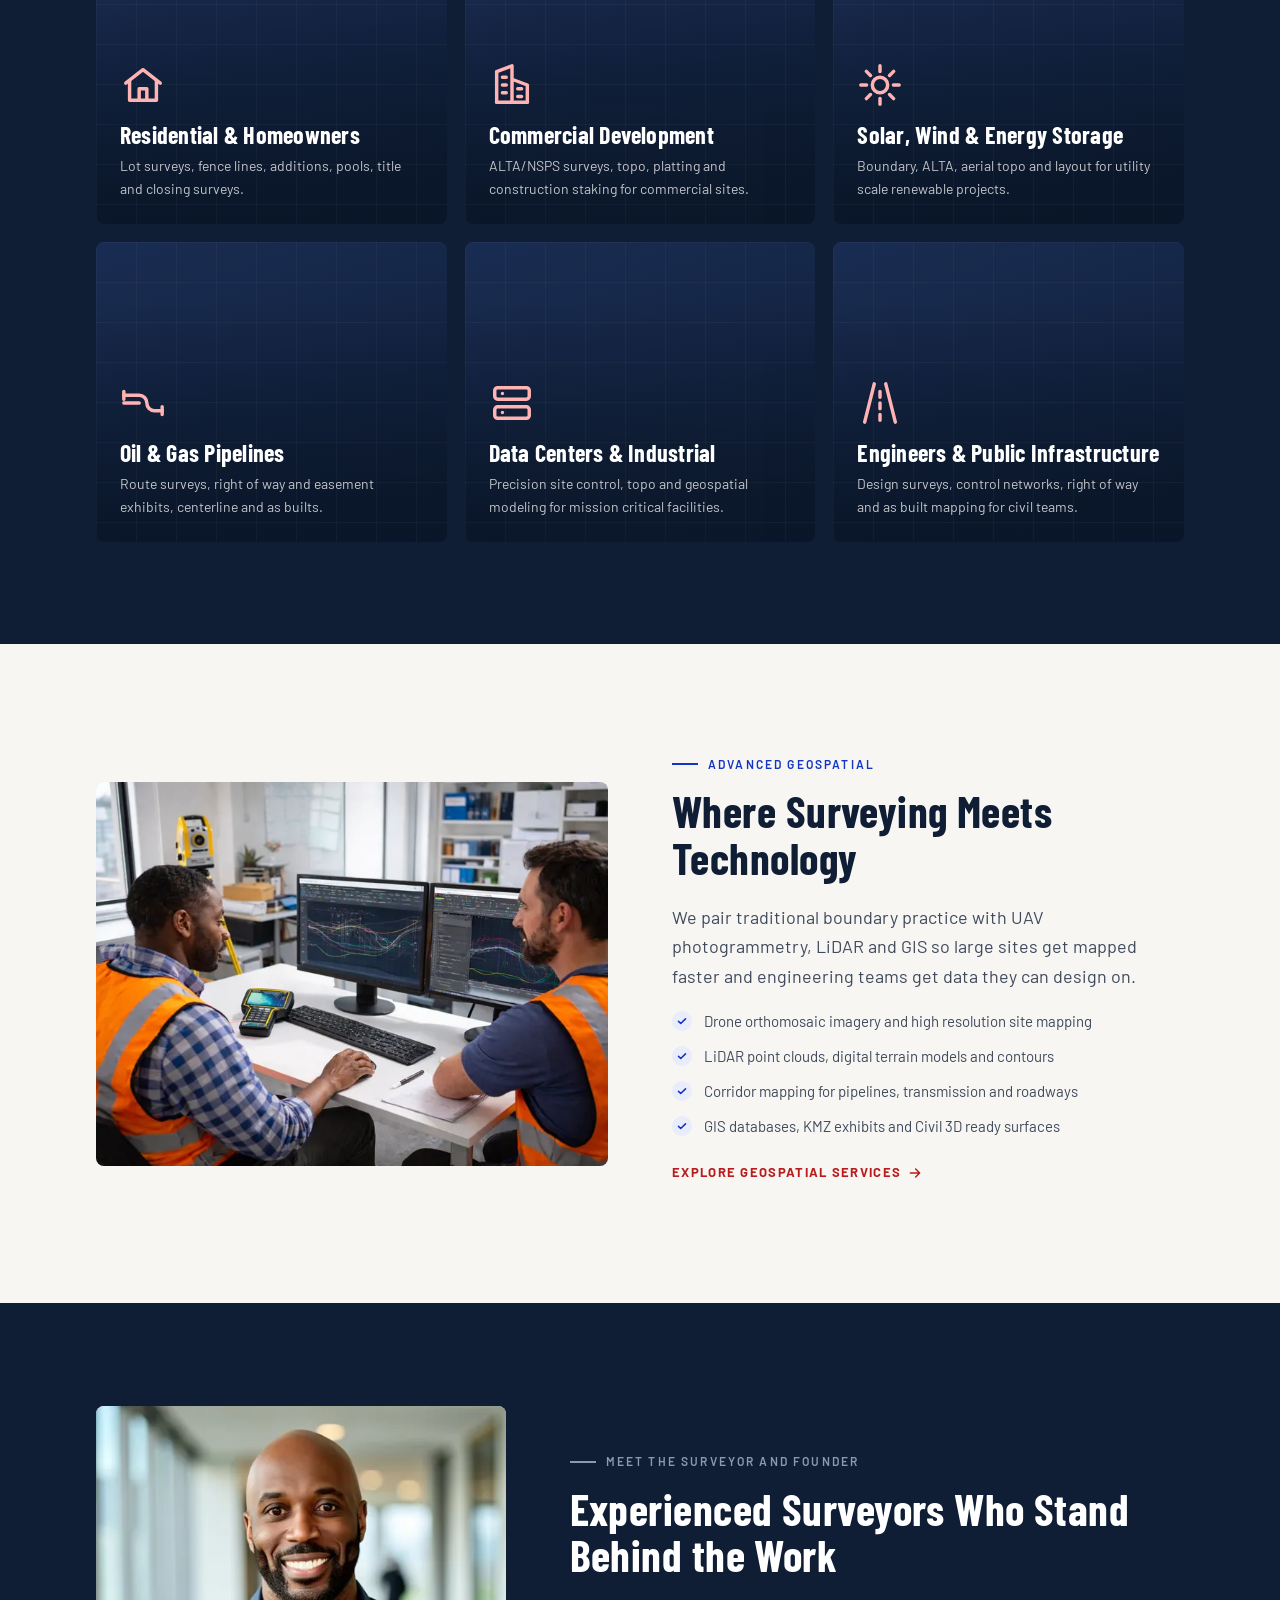
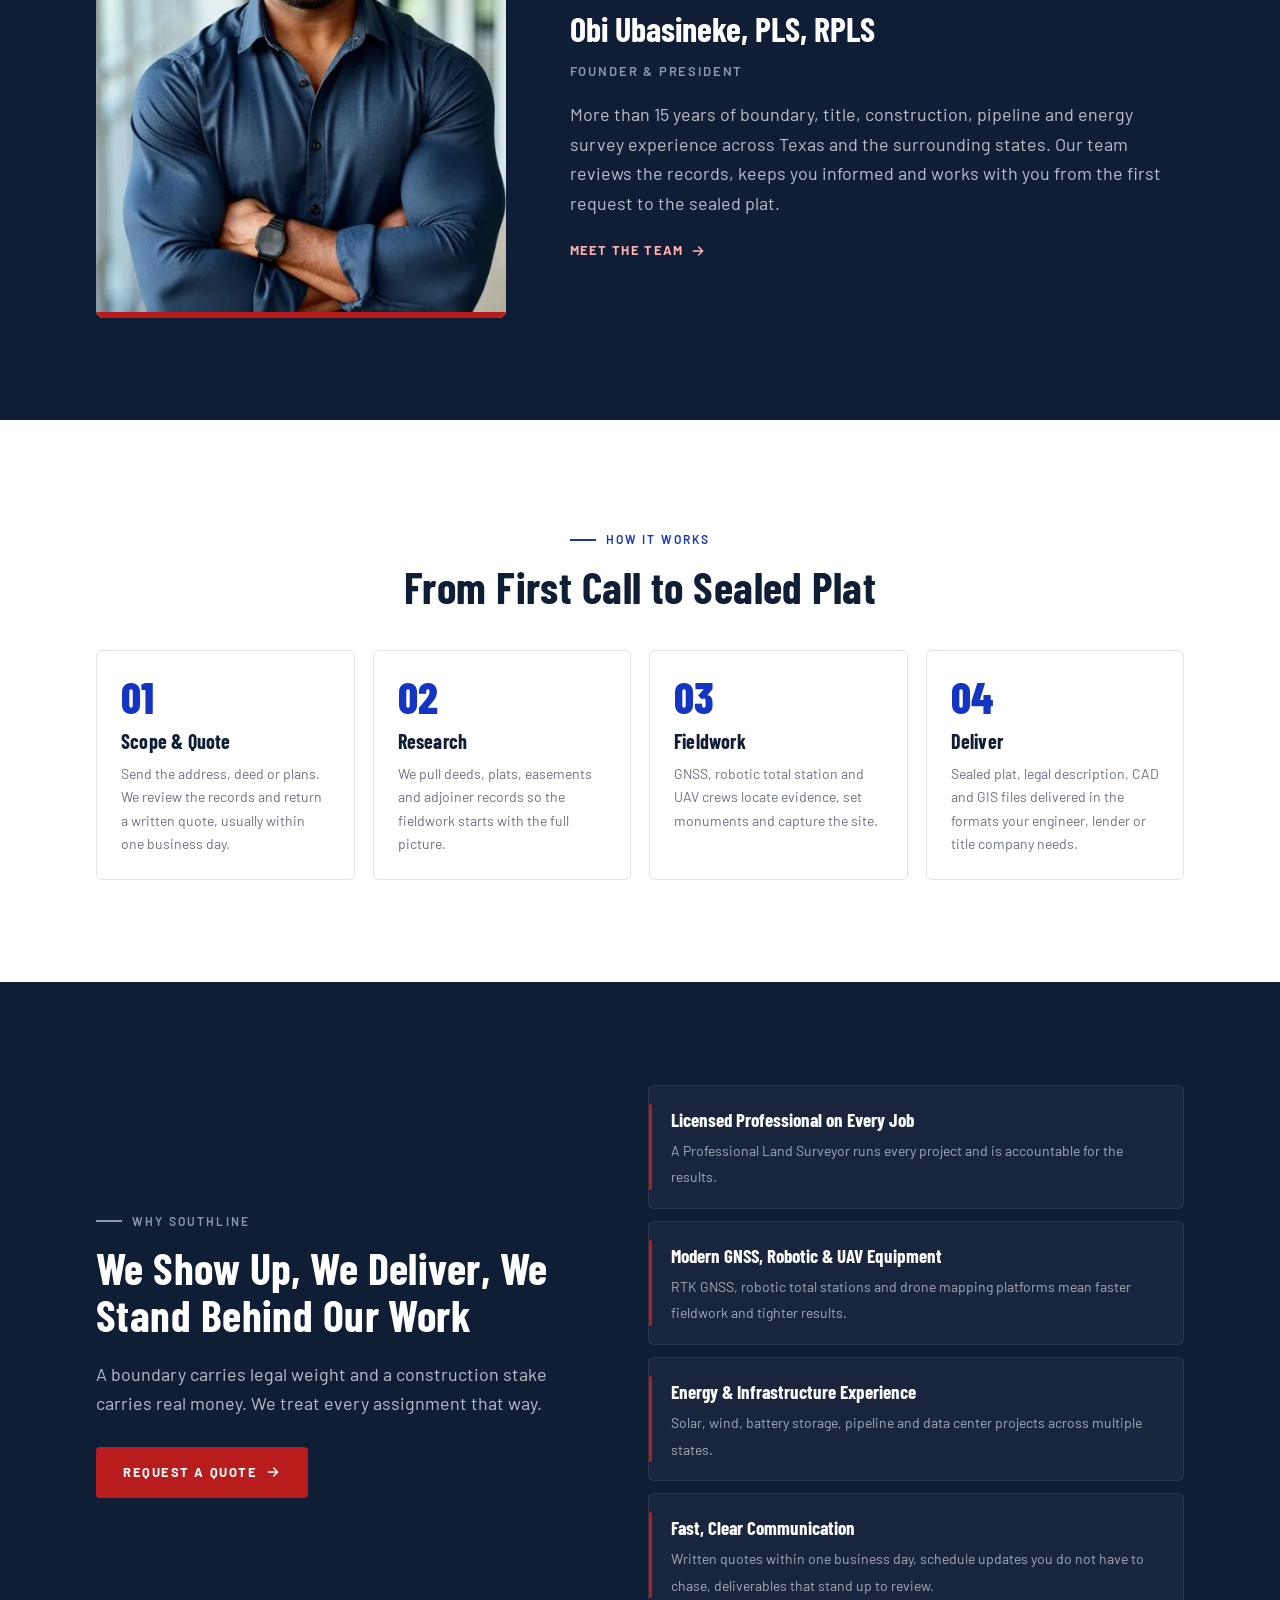
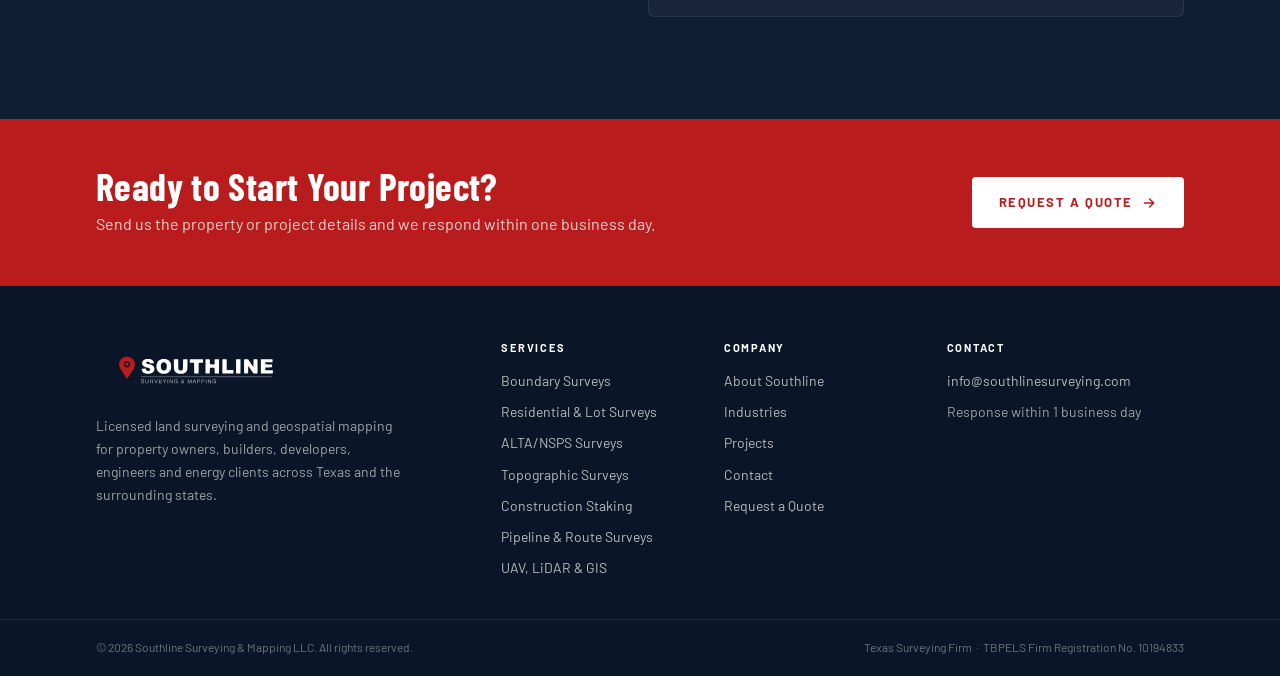
==== commit 2b267262: "Add files via upload" ====
--- a/index.html
+++ b/index.html
@@ -51,7 +51,7 @@
   <div class="container">
     <div class="hero__content">
       <span class="eyebrow">Licensed &middot; Insured &middot; Texas &amp; the Surrounding States</span>
-      <h1>Precision Surveying.<br>Defensible Results.</h1>
+      <h1>Precision Surveying.<br>Quick Turnarounds.</h1>
       <p>Southline Surveying &amp; Mapping delivers boundary, ALTA/NSPS, construction, pipeline and topographic surveys plus UAV and LiDAR mapping, with a Professional Land Surveyor on every project from first call to final seal.</p>
       <div class="hero__actions">
         <a class="btn btn--red" href="/contact">Request a Quote <svg class="arrow" width="16" height="16" viewBox="0 0 24 24" fill="none" stroke="currentColor" stroke-width="2.2" stroke-linecap="round" stroke-linejoin="round"><path d="M5 12h14M13 6l6 6-6 6"/></svg></a>
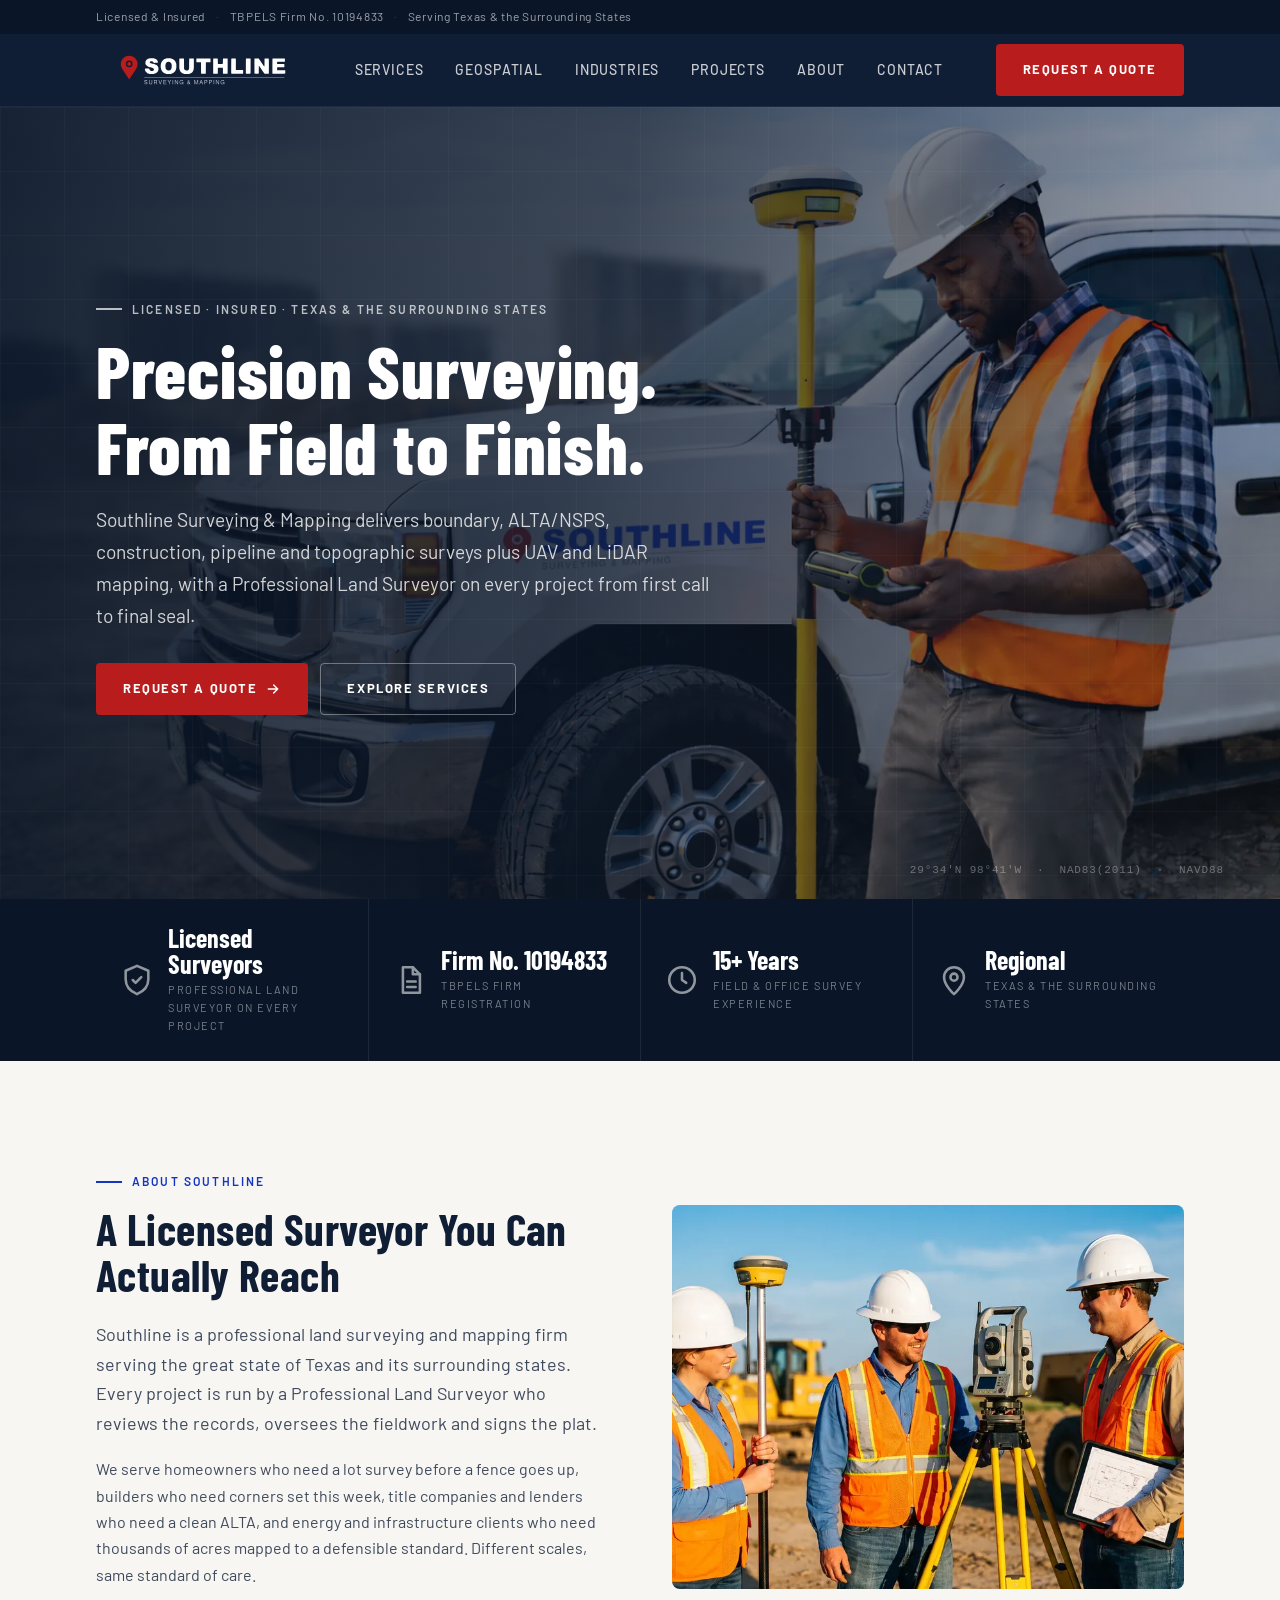
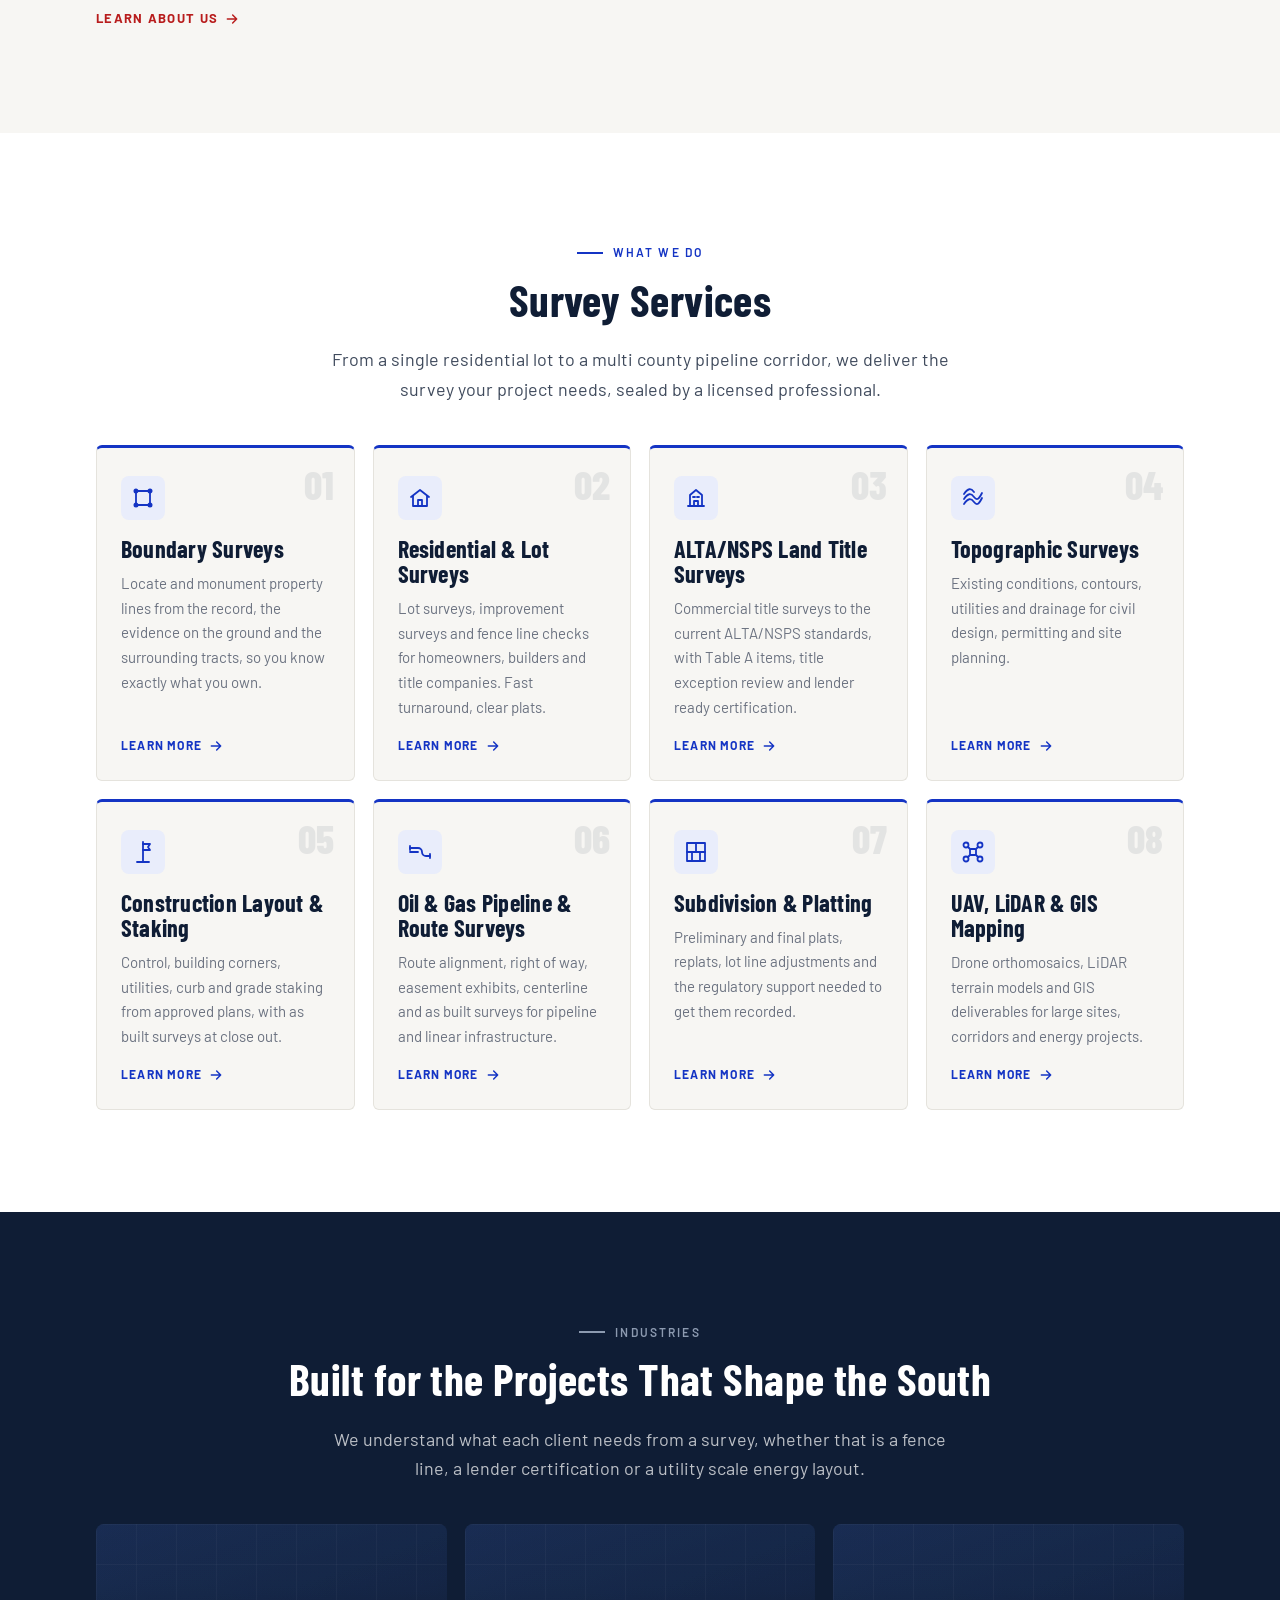
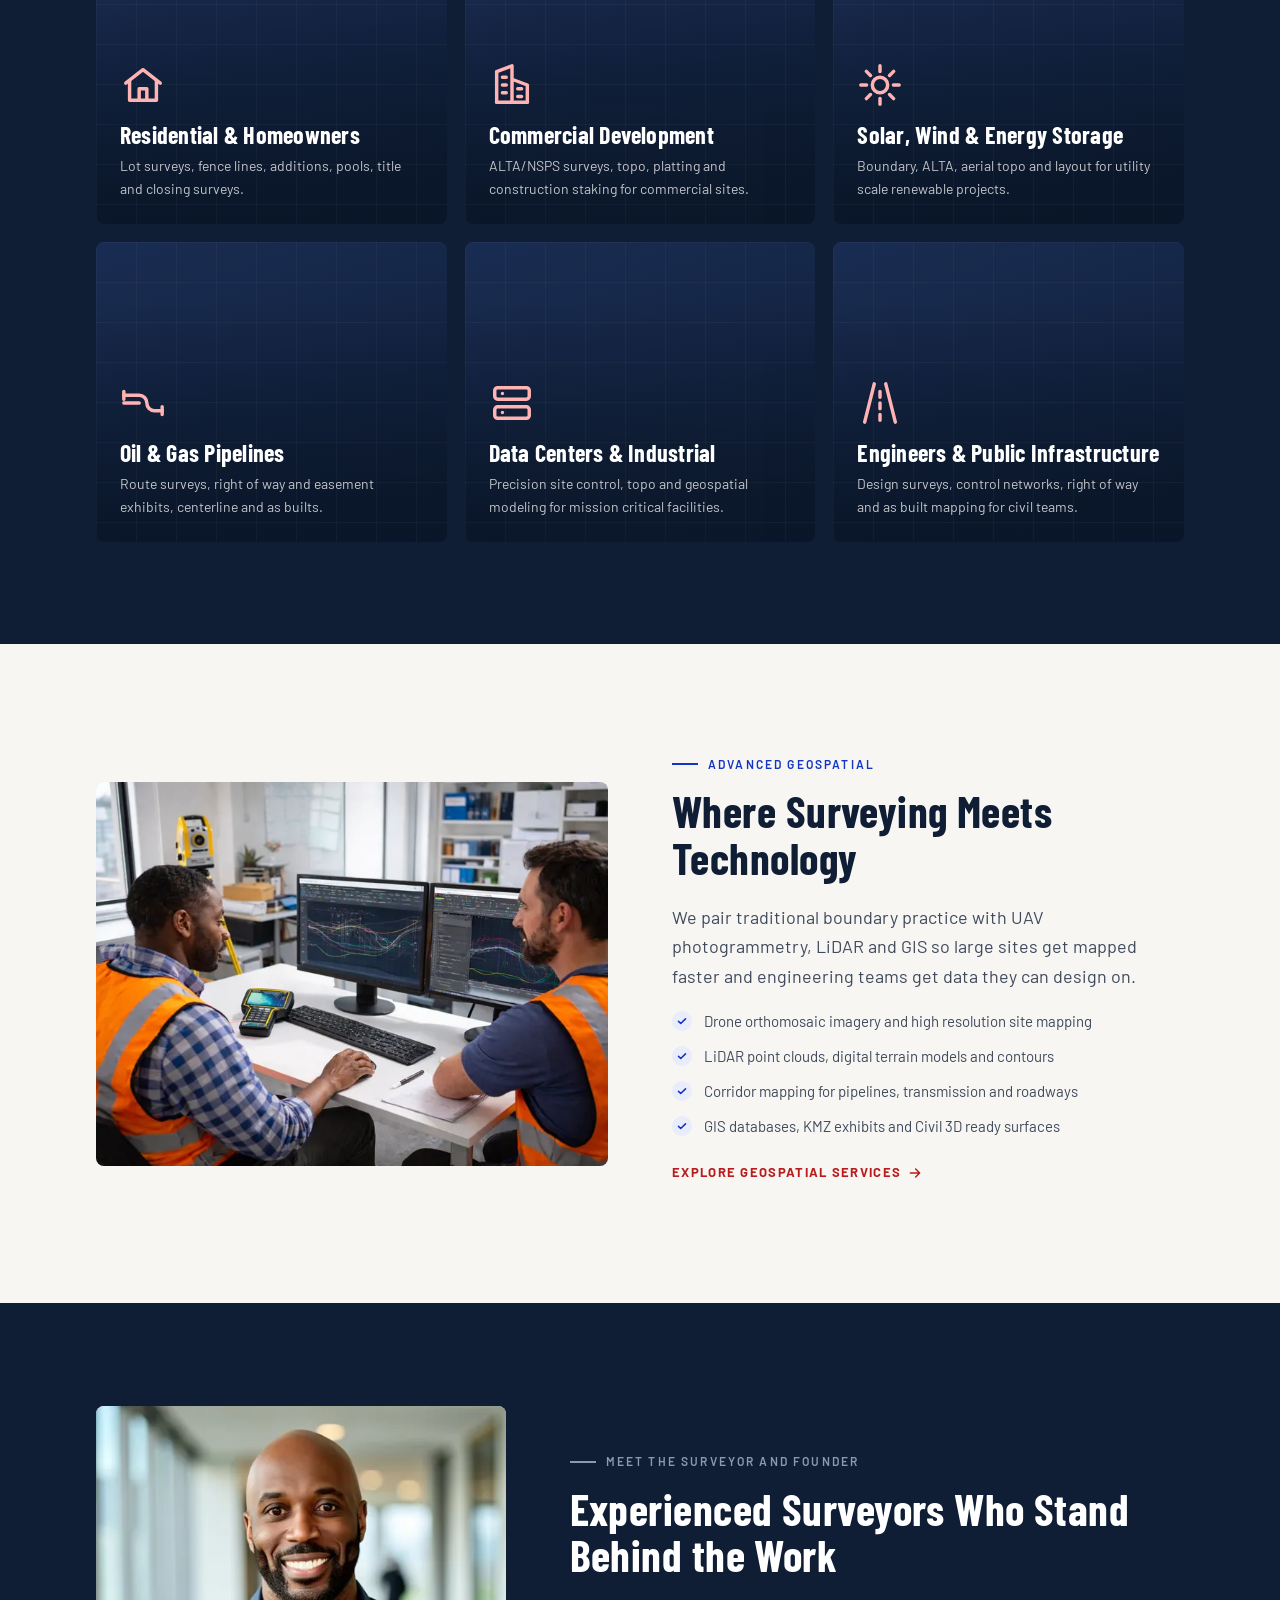
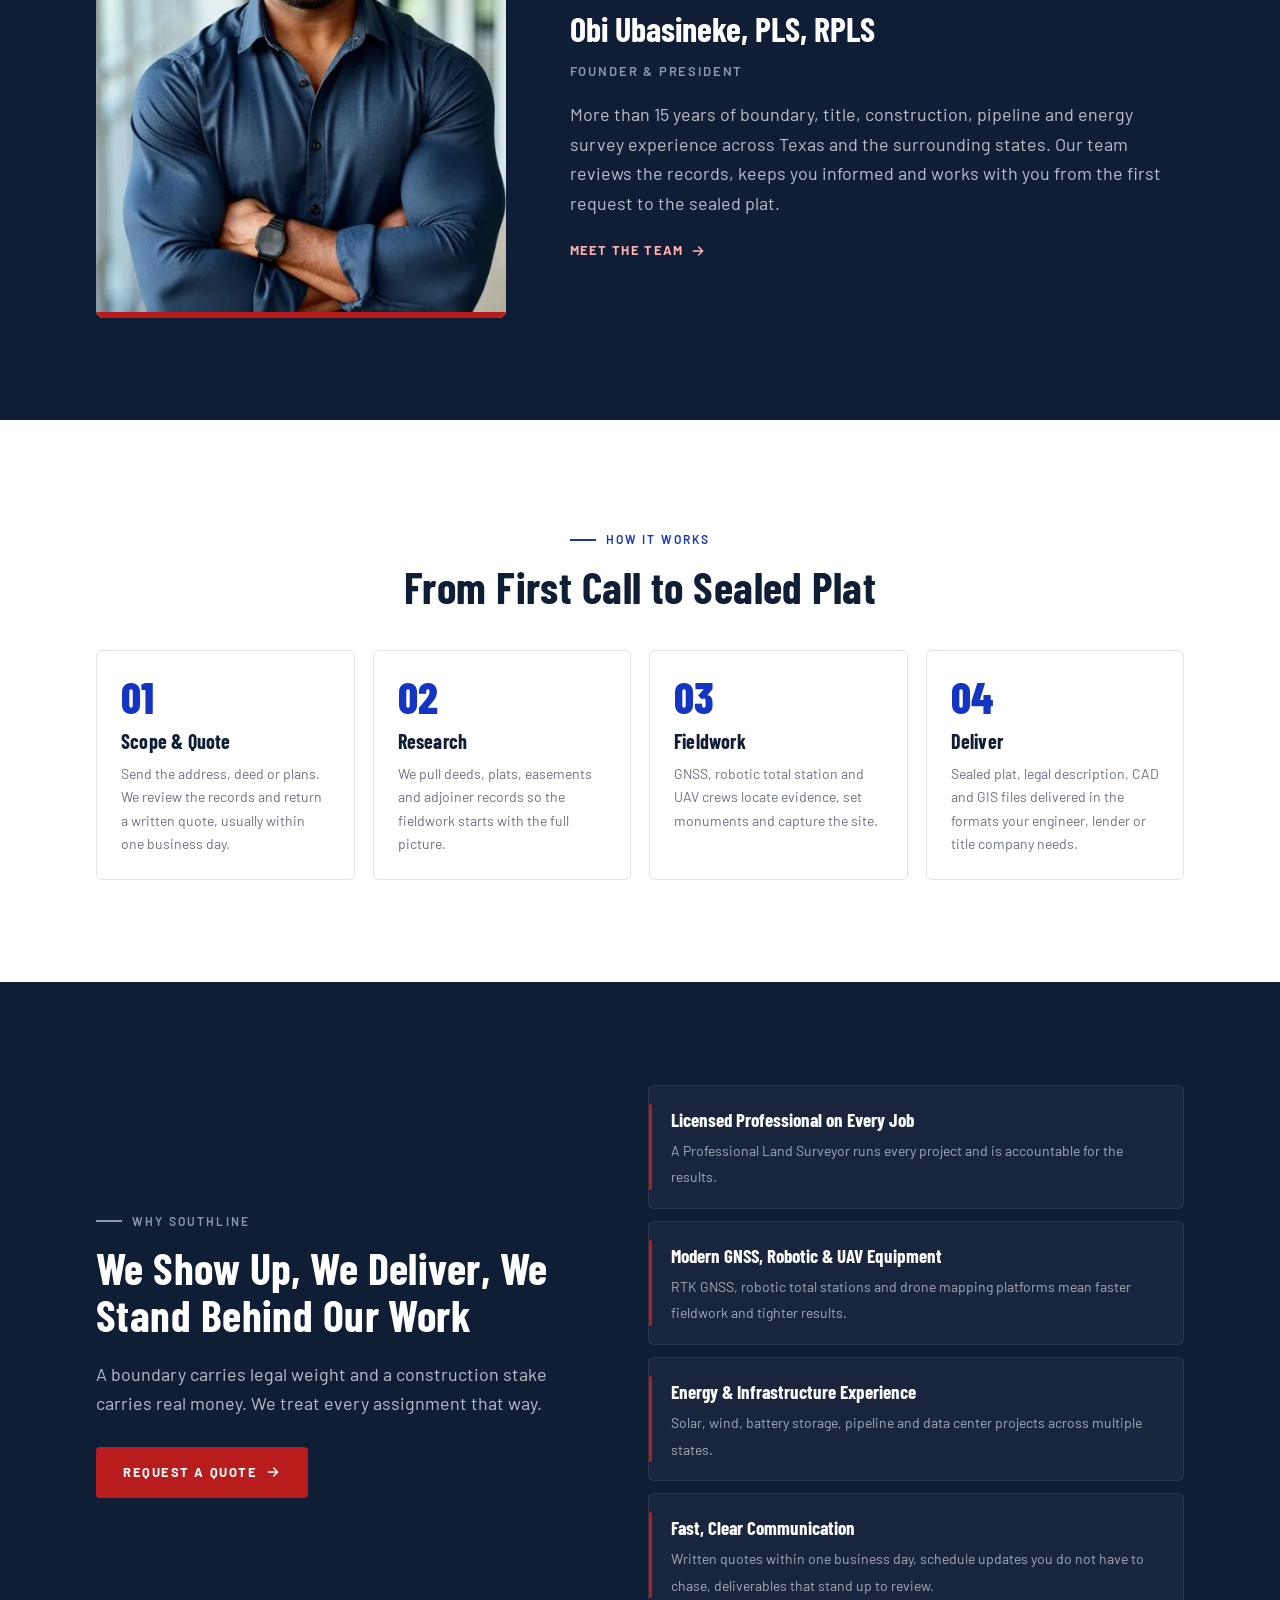
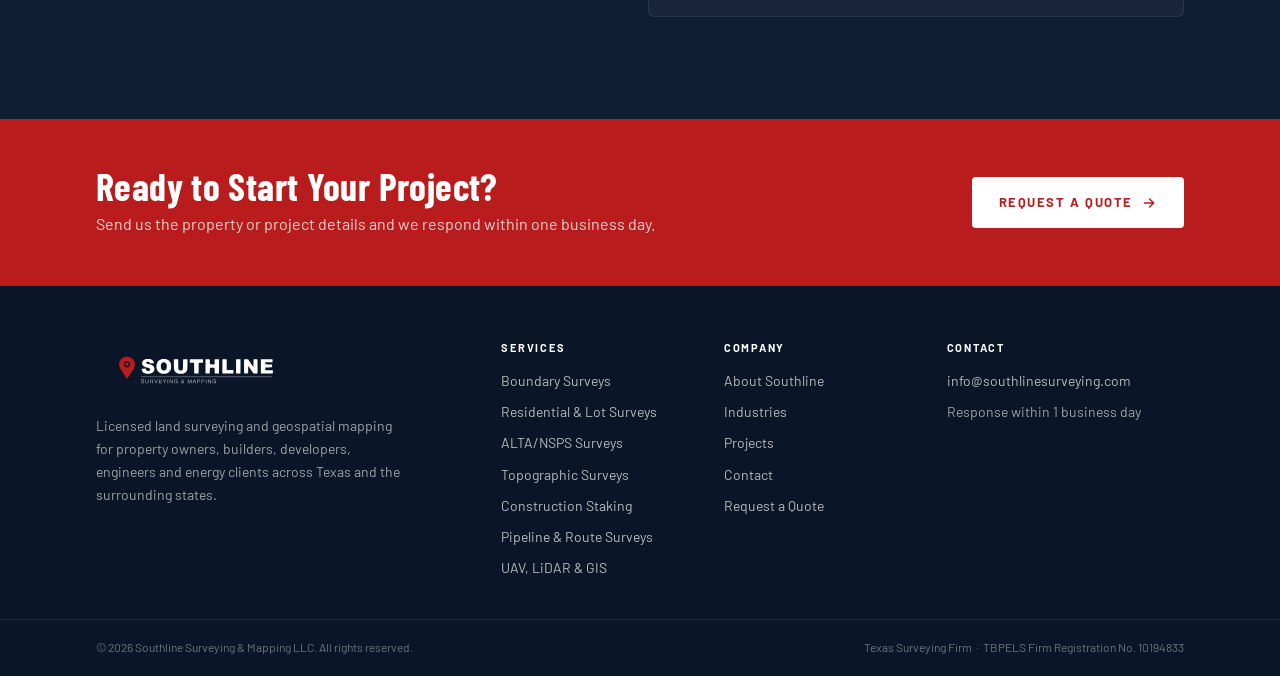
==== commit 60921296: "Add files via upload" ====
--- a/index.html
+++ b/index.html
@@ -51,7 +51,7 @@
   <div class="container">
     <div class="hero__content">
       <span class="eyebrow">Licensed &middot; Insured &middot; Texas &amp; the Surrounding States</span>
-      <h1>Precision Surveying.<br>Quick Turnarounds.</h1>
+      <h1>Precision Surveying.<br>From Field to Finish.</h1>
       <p>Southline Surveying &amp; Mapping delivers boundary, ALTA/NSPS, construction, pipeline and topographic surveys plus UAV and LiDAR mapping, with a Professional Land Surveyor on every project from first call to final seal.</p>
       <div class="hero__actions">
         <a class="btn btn--red" href="/contact">Request a Quote <svg class="arrow" width="16" height="16" viewBox="0 0 24 24" fill="none" stroke="currentColor" stroke-width="2.2" stroke-linecap="round" stroke-linejoin="round"><path d="M5 12h14M13 6l6 6-6 6"/></svg></a>
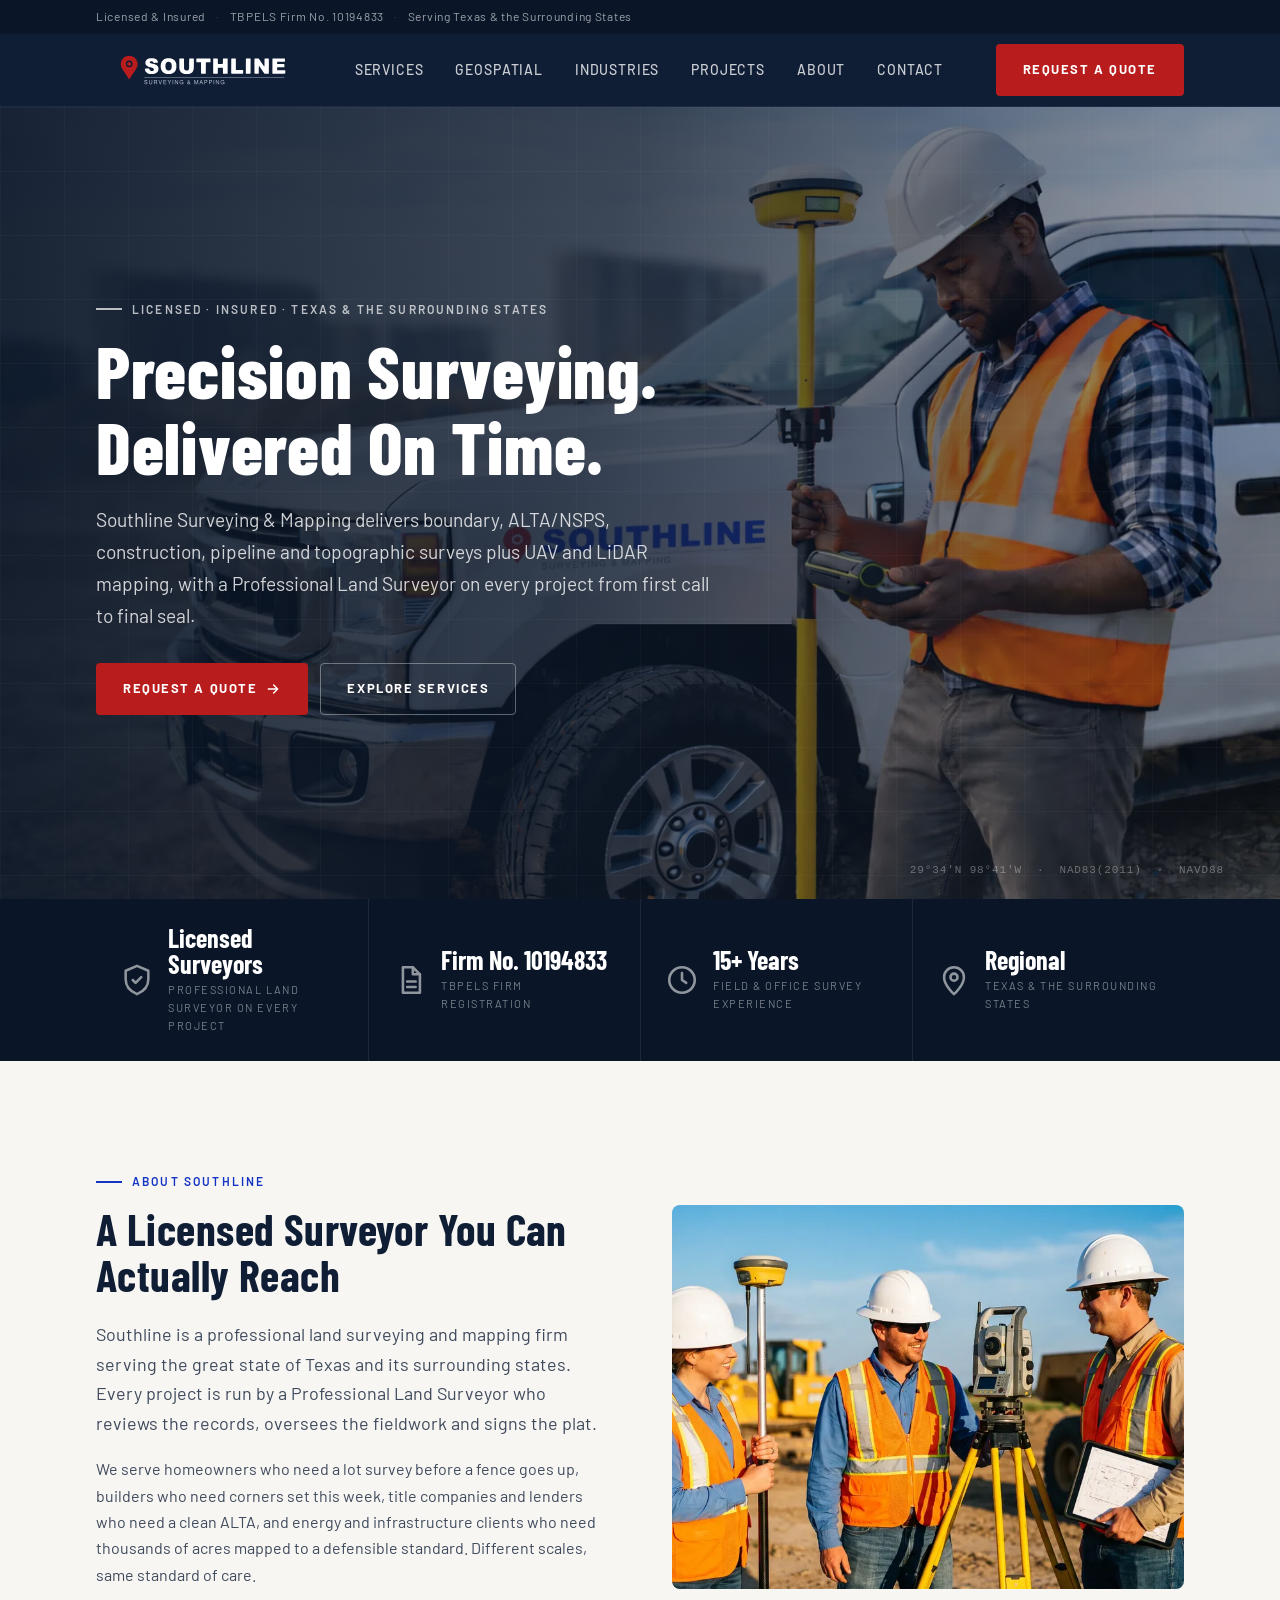
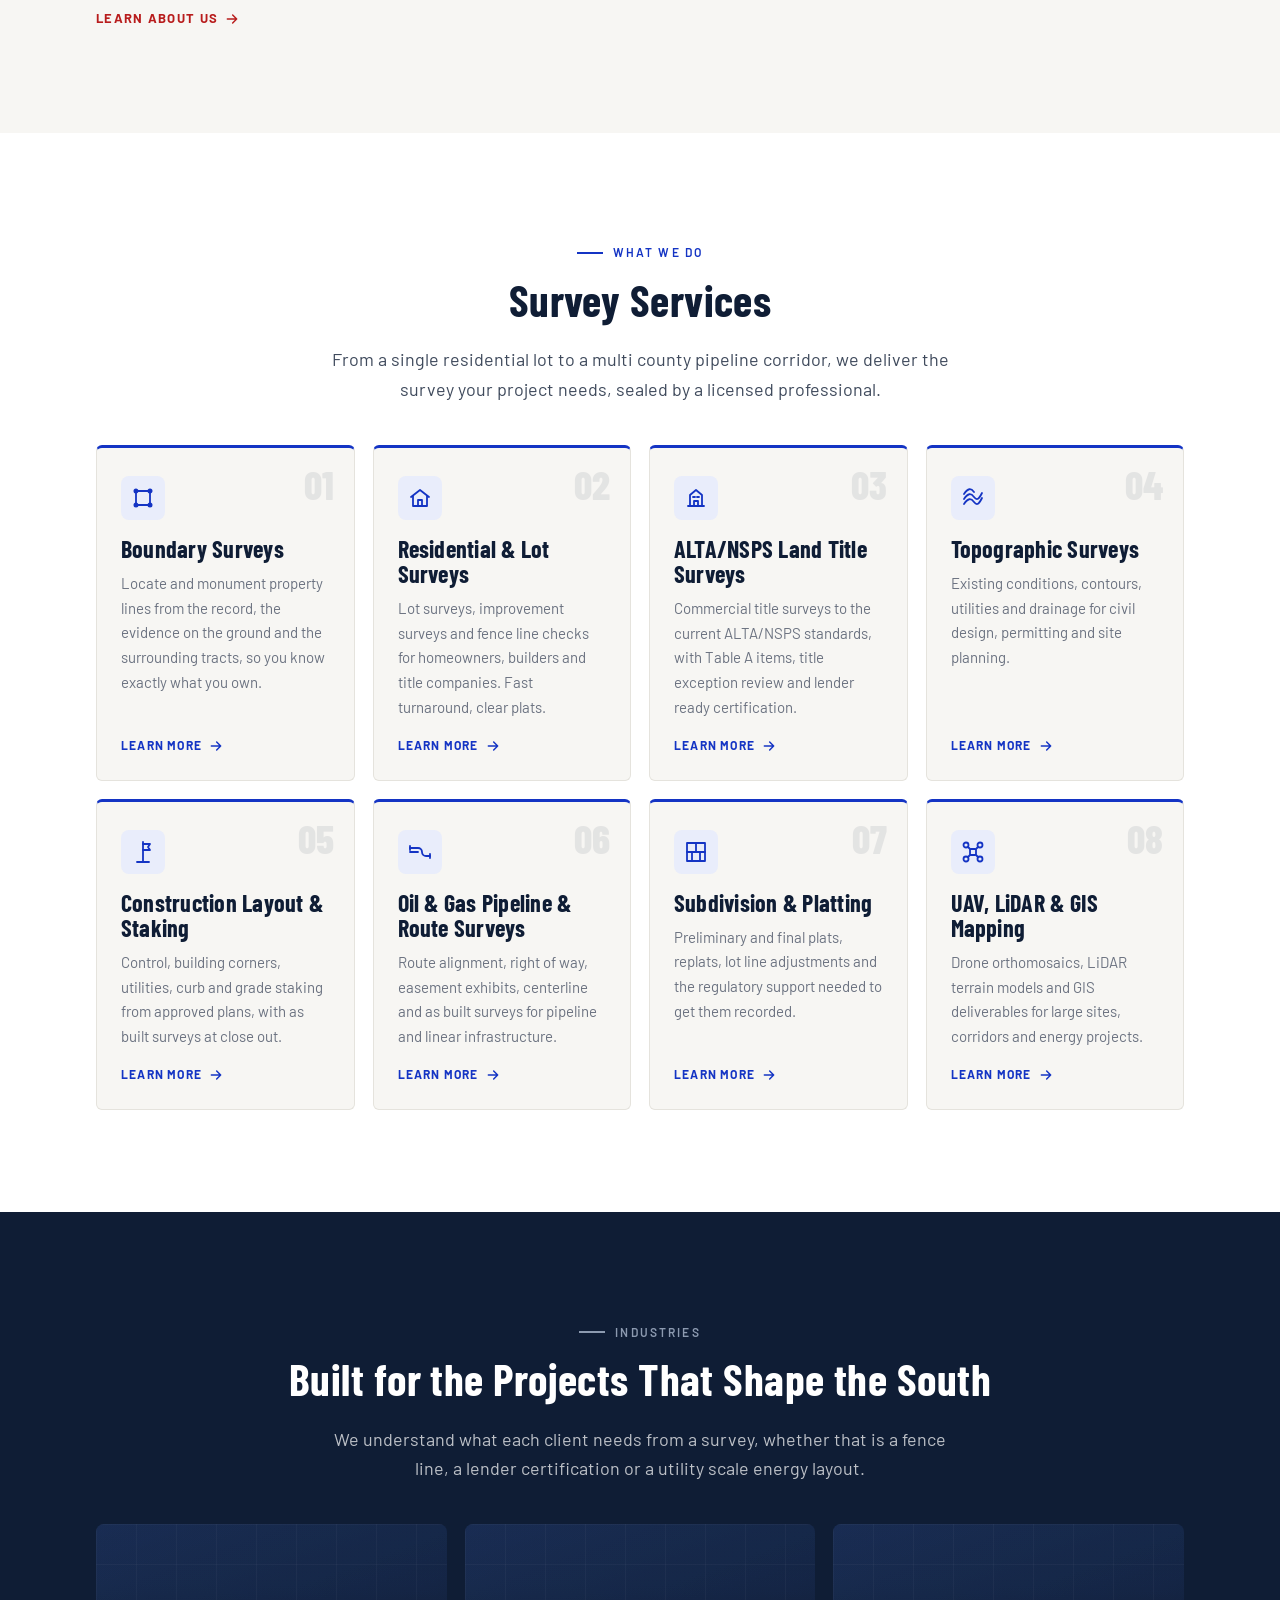
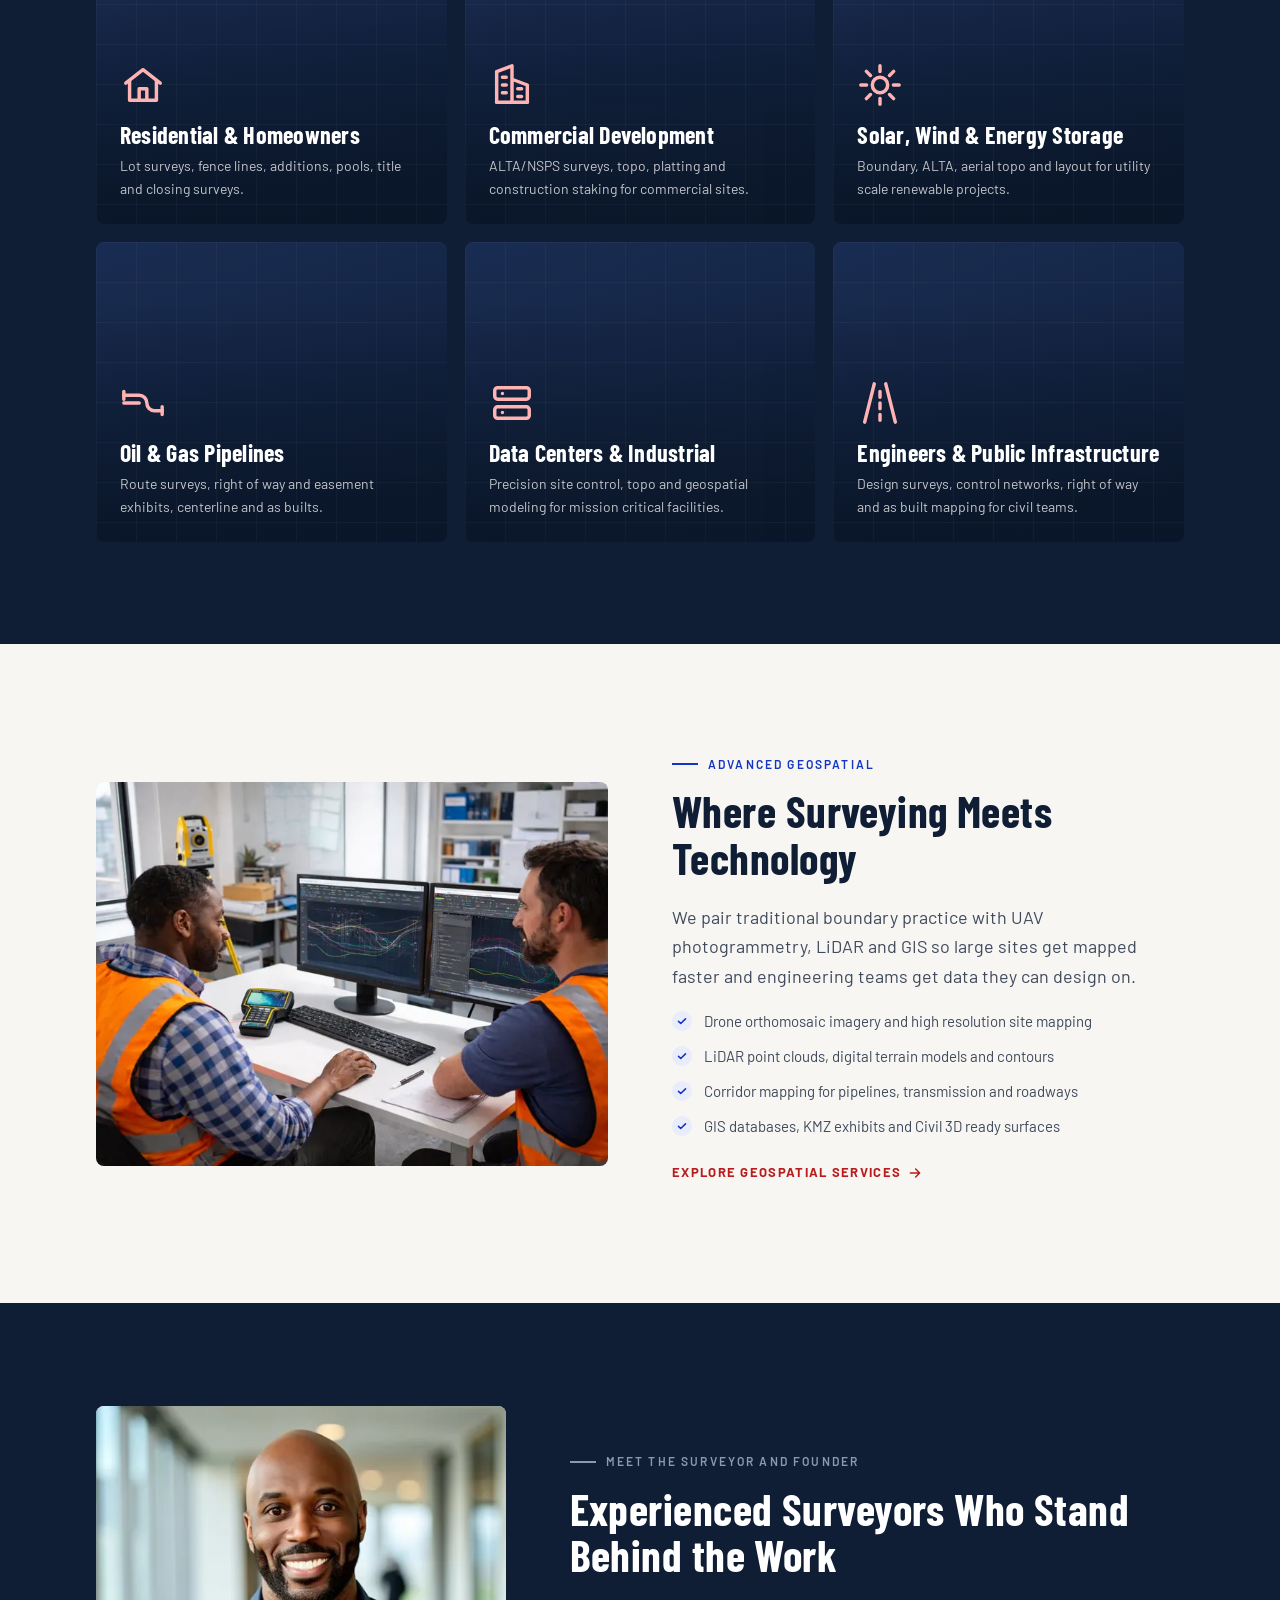
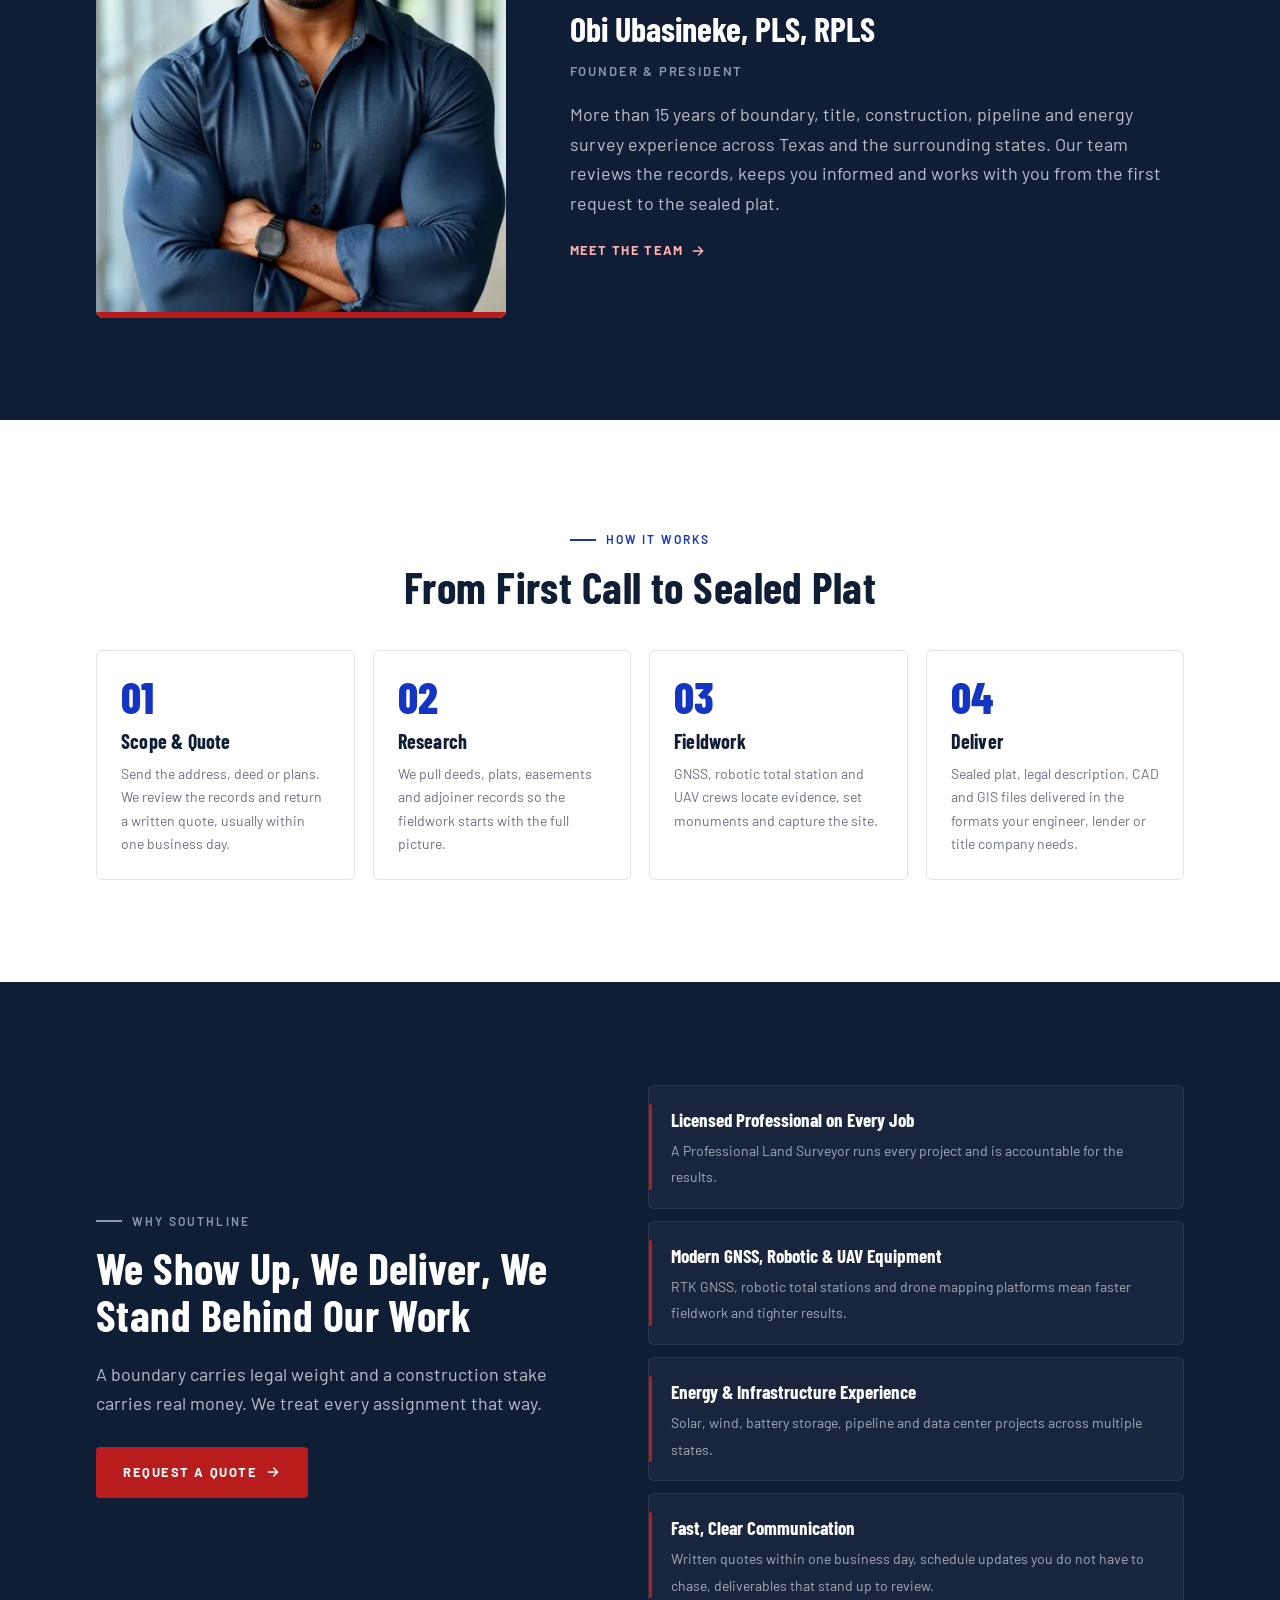
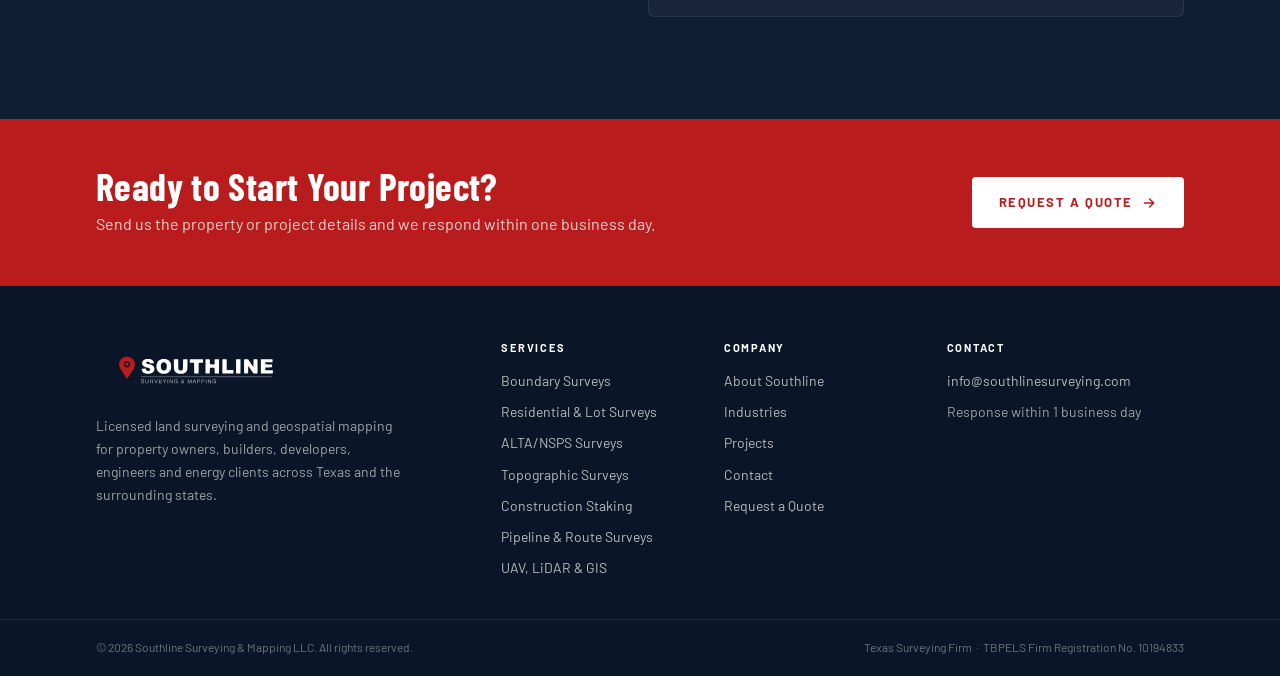
==== commit e4d58b16: "Add files via upload" ====
--- a/index.html
+++ b/index.html
@@ -51,7 +51,7 @@
   <div class="container">
     <div class="hero__content">
       <span class="eyebrow">Licensed &middot; Insured &middot; Texas &amp; the Surrounding States</span>
-      <h1>Precision Surveying.<br>From Field to Finish.</h1>
+      <h1>Precision Surveying.<br>Delivered On Time.</h1>
       <p>Southline Surveying &amp; Mapping delivers boundary, ALTA/NSPS, construction, pipeline and topographic surveys plus UAV and LiDAR mapping, with a Professional Land Surveyor on every project from first call to final seal.</p>
       <div class="hero__actions">
         <a class="btn btn--red" href="/contact">Request a Quote <svg class="arrow" width="16" height="16" viewBox="0 0 24 24" fill="none" stroke="currentColor" stroke-width="2.2" stroke-linecap="round" stroke-linejoin="round"><path d="M5 12h14M13 6l6 6-6 6"/></svg></a>
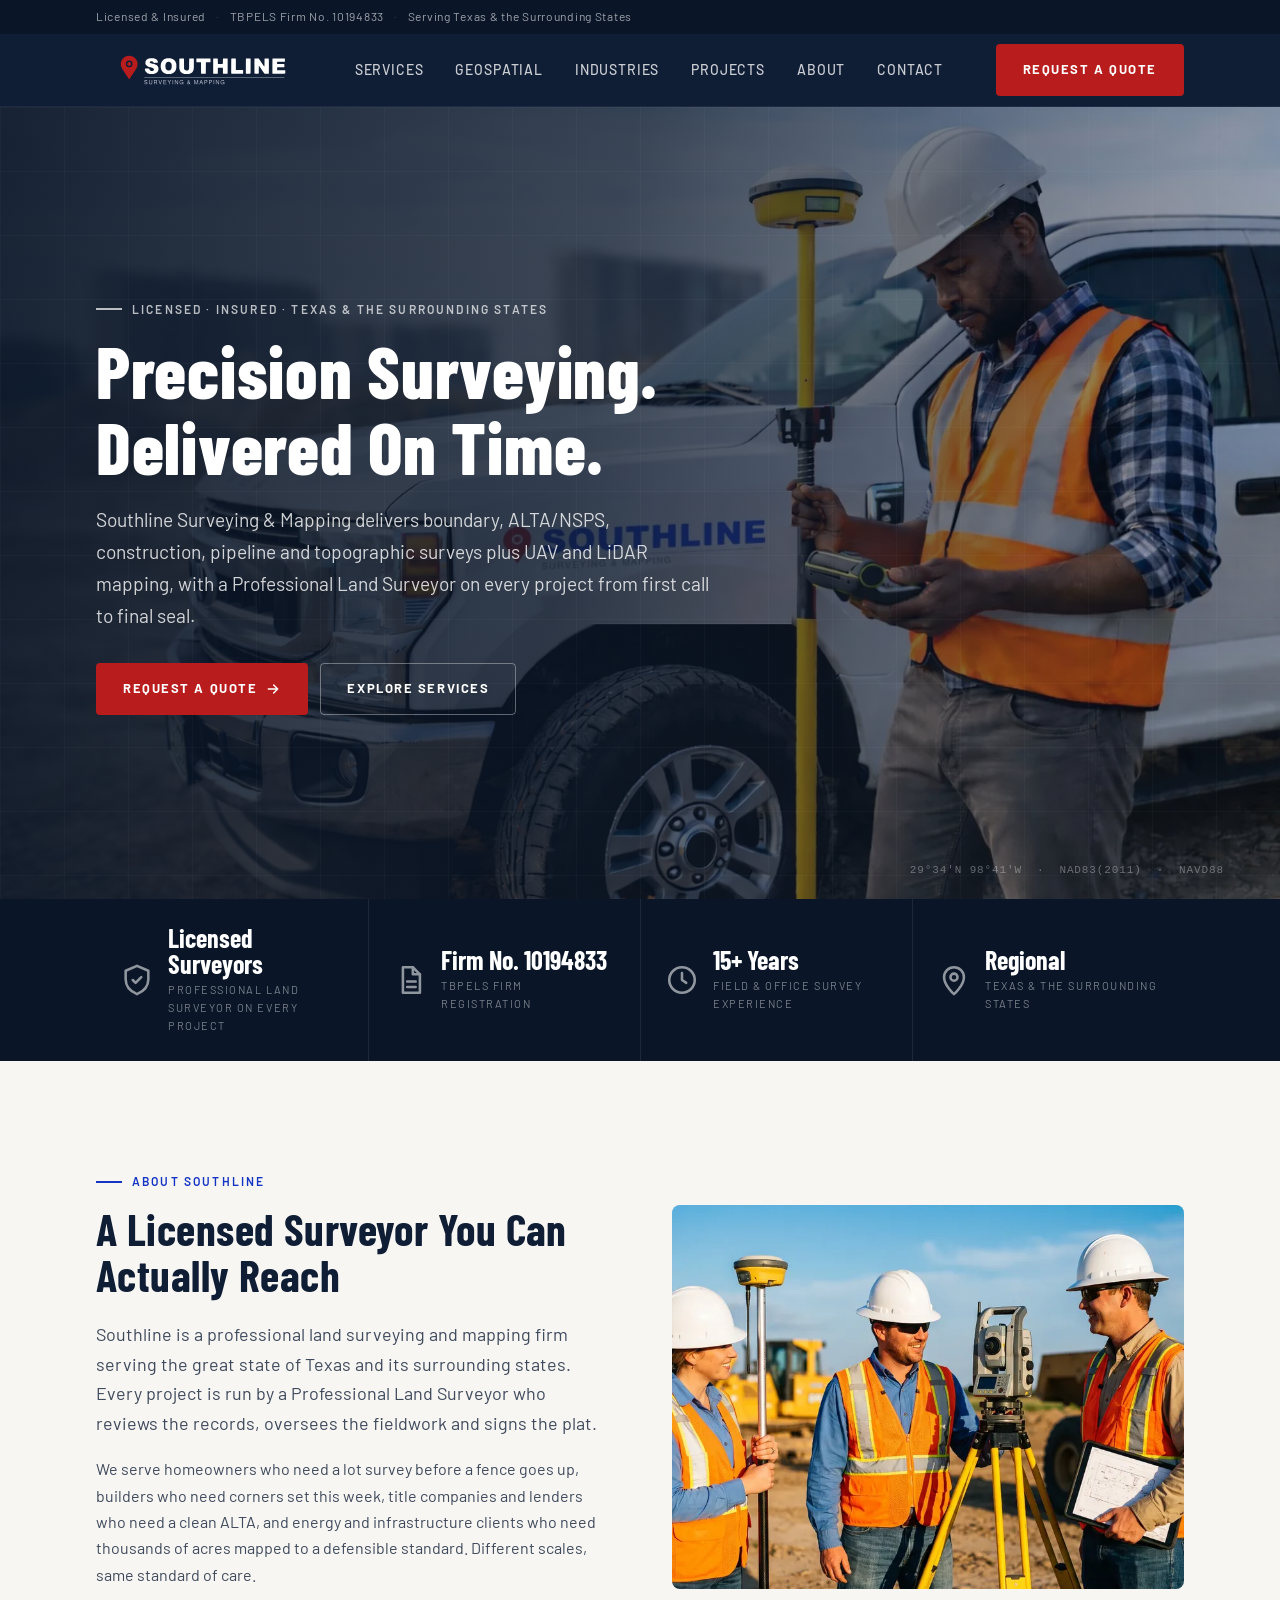
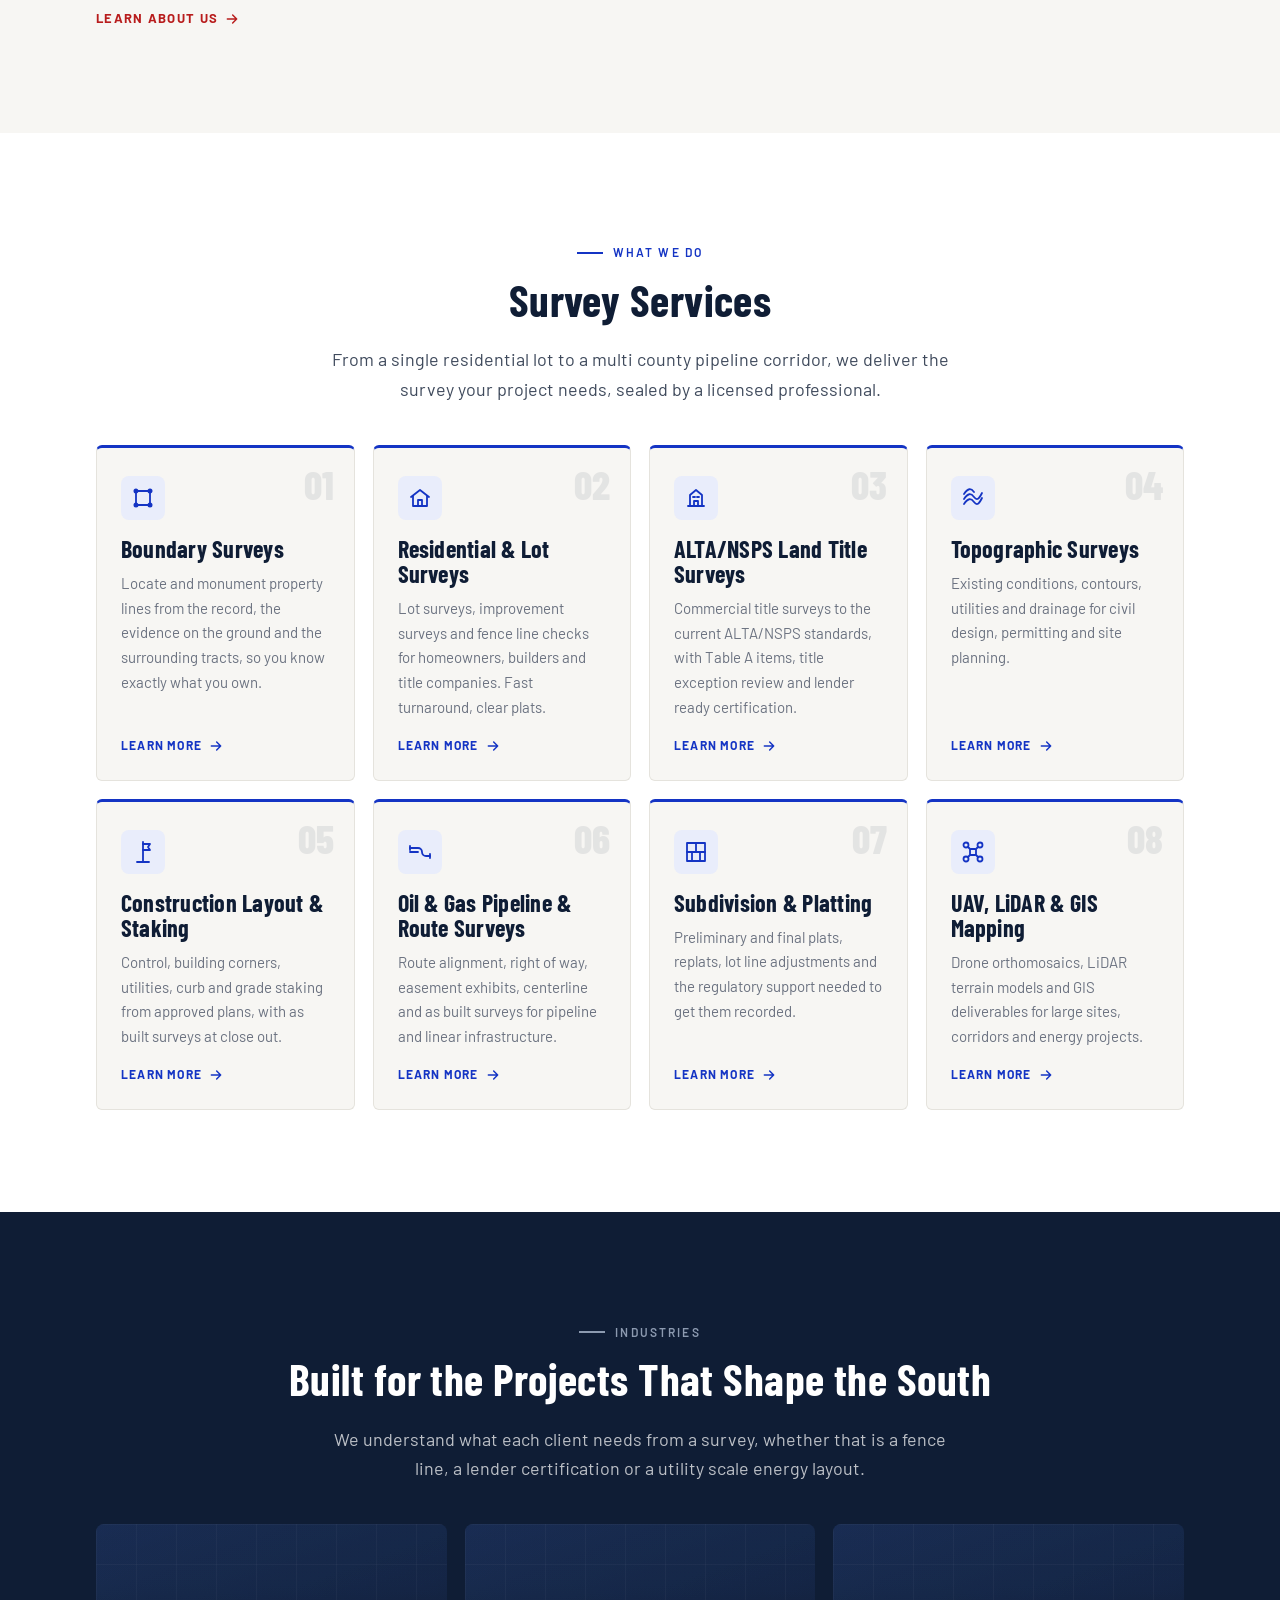
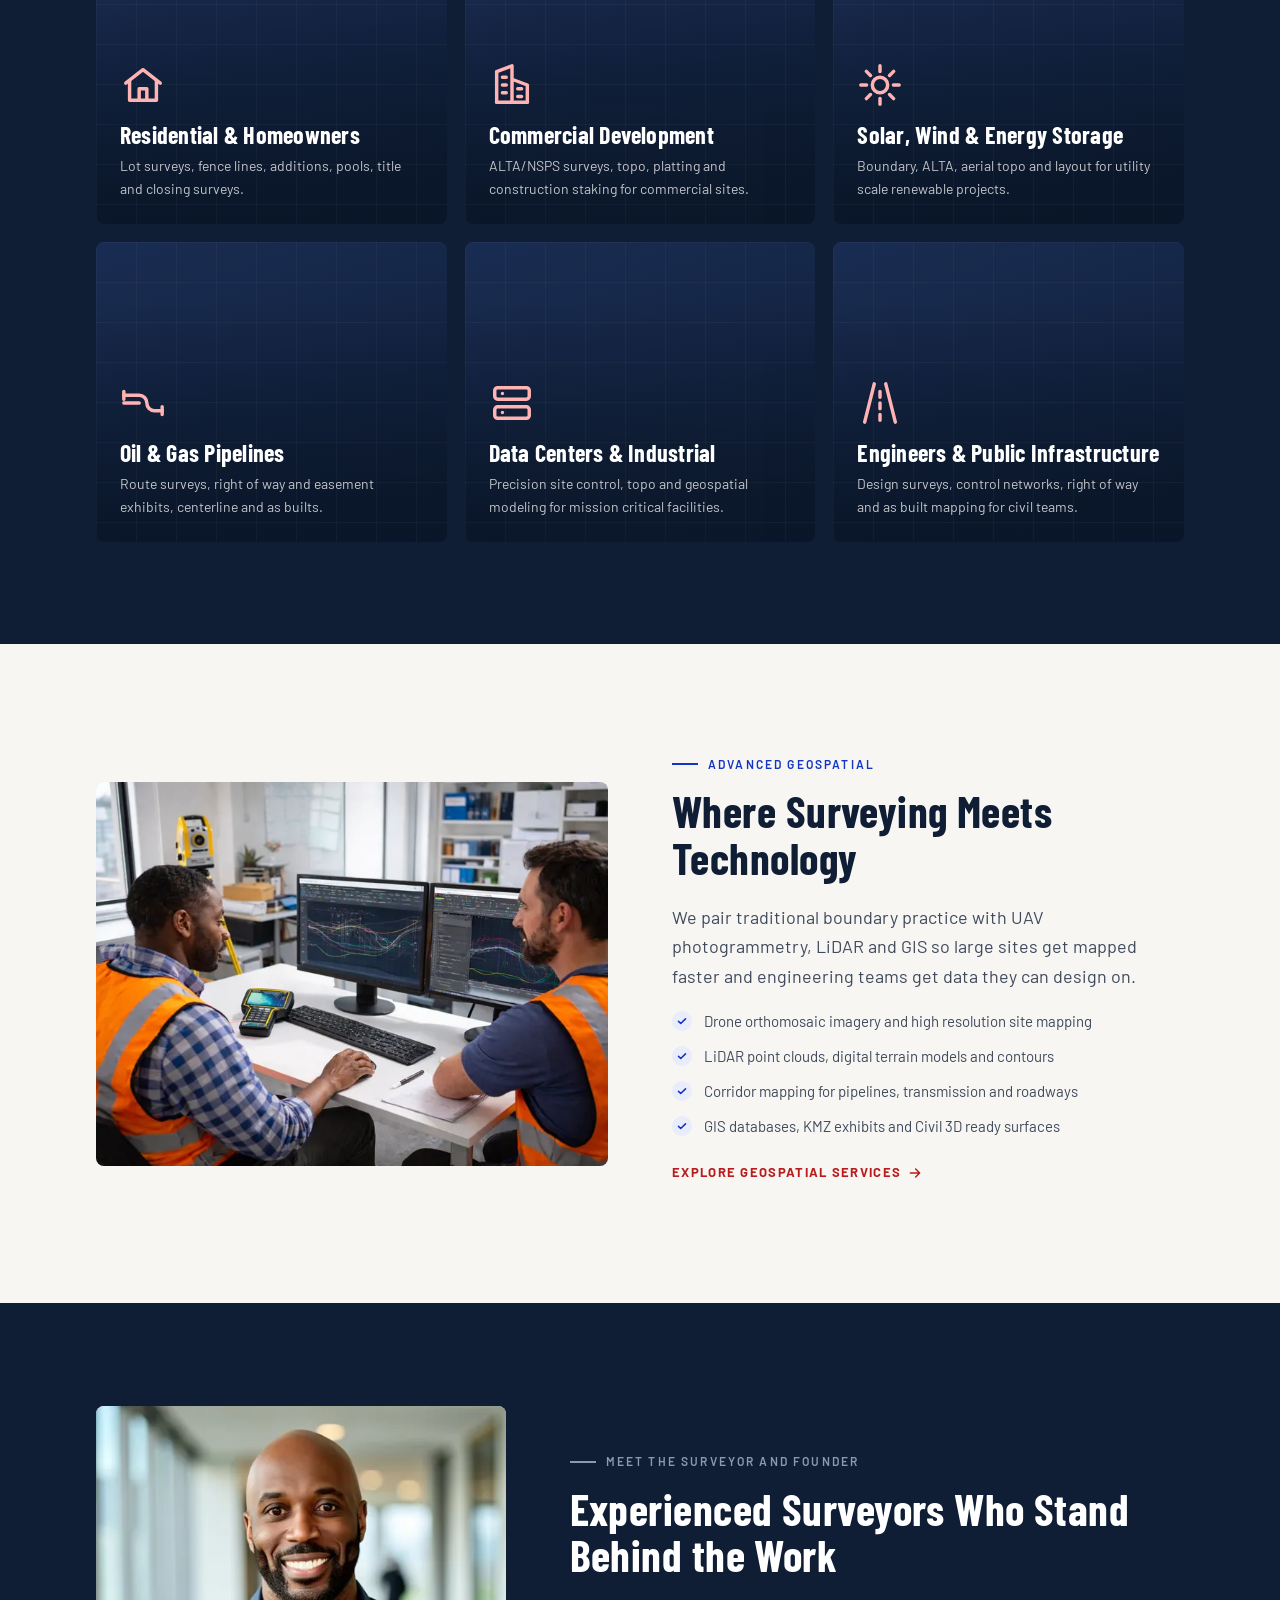
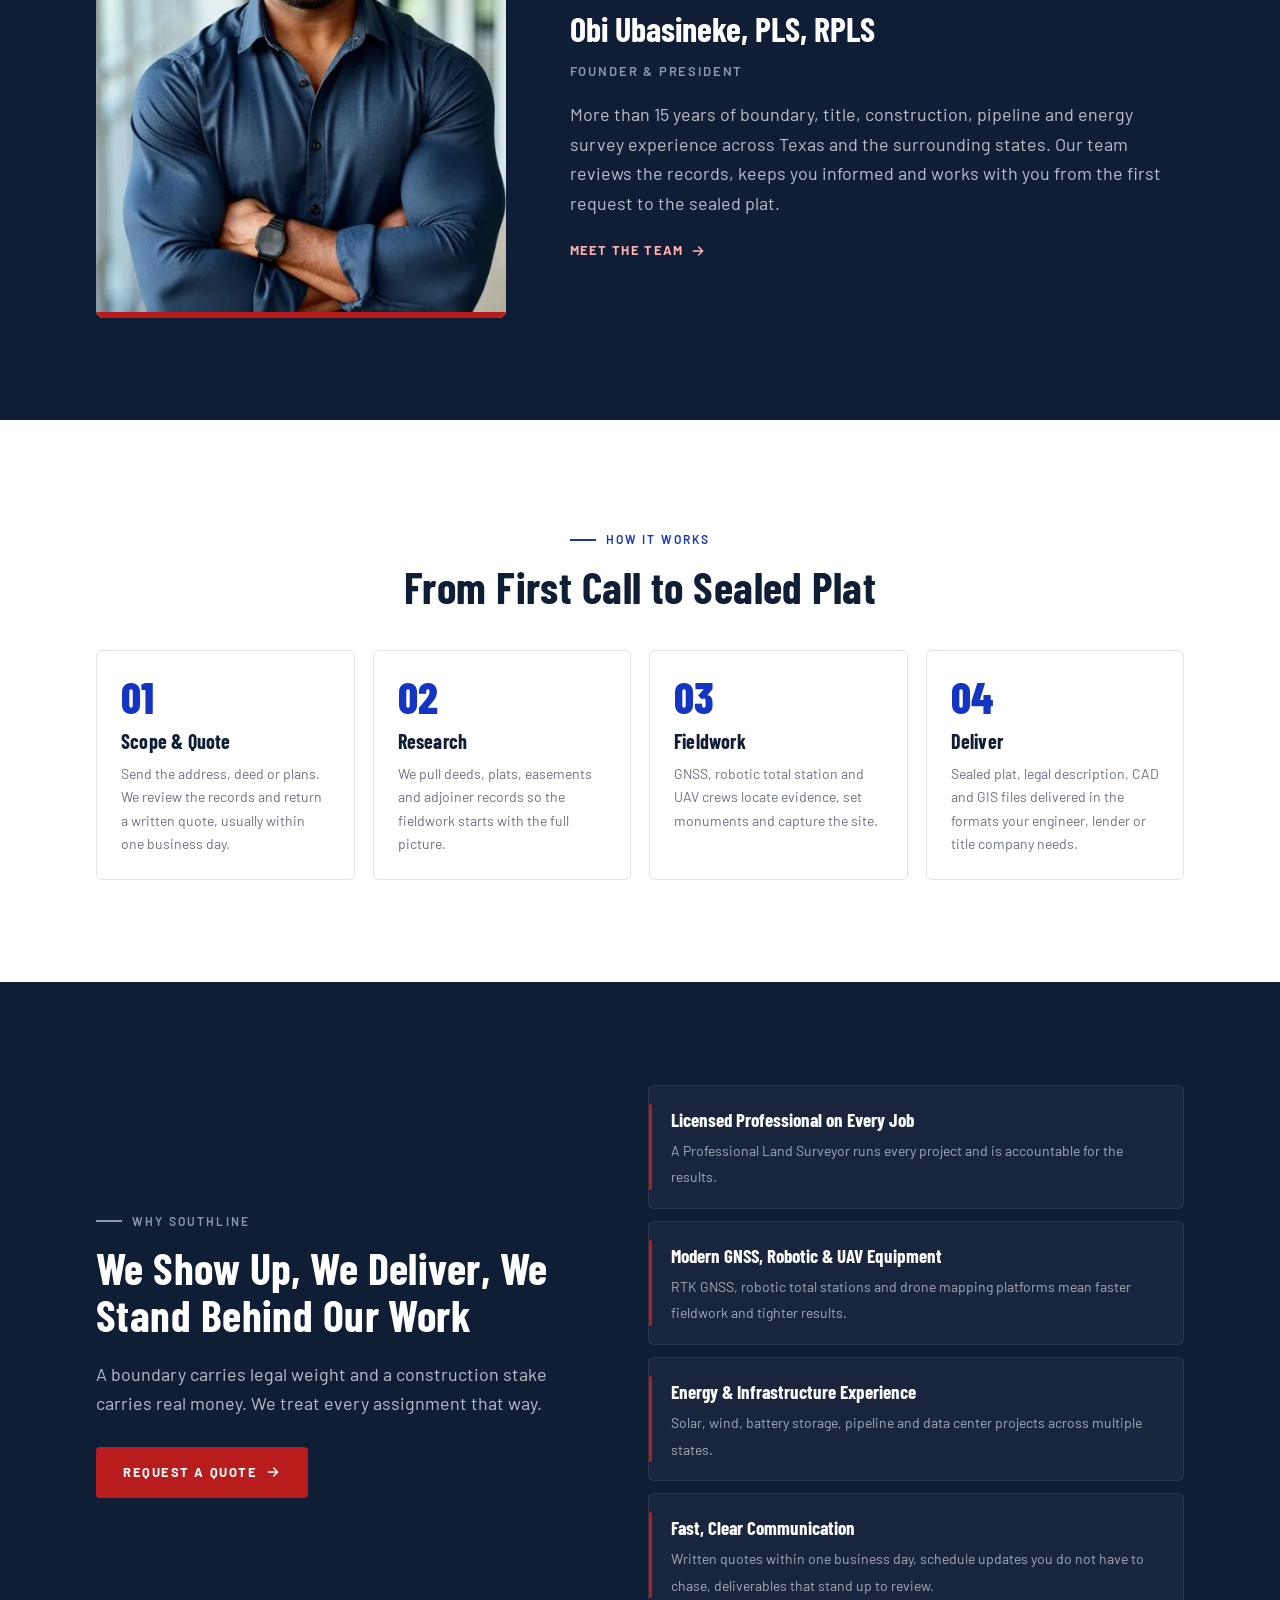
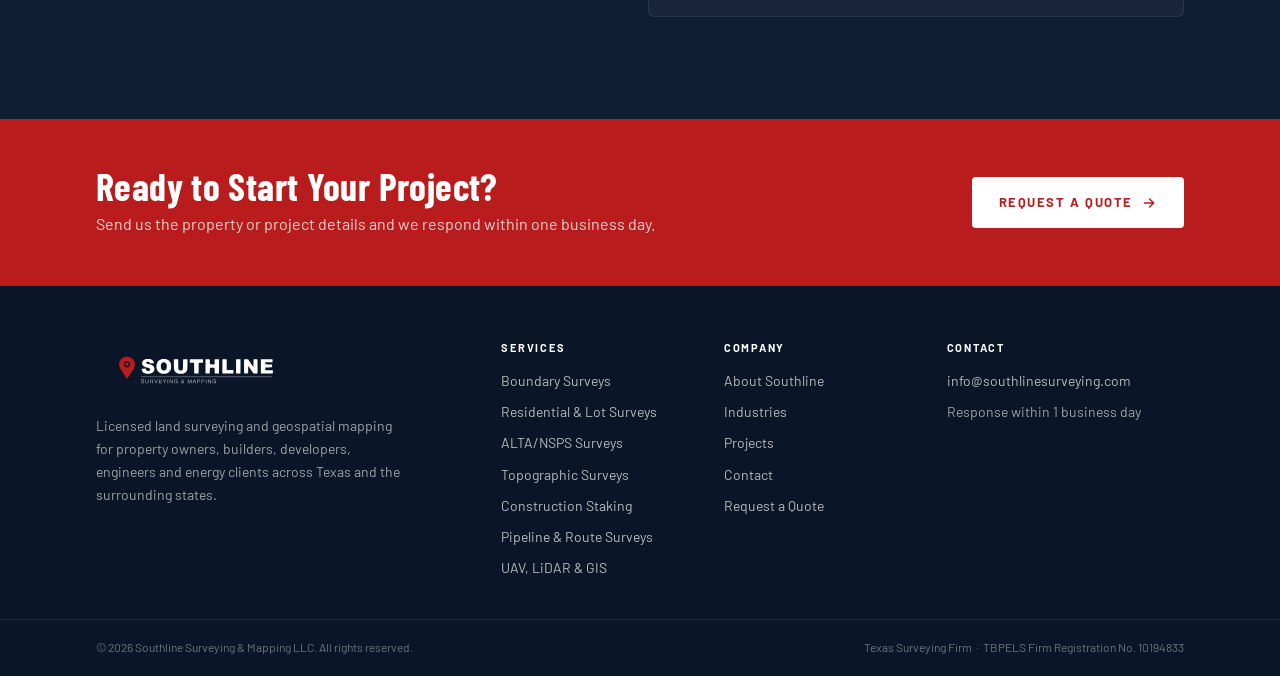
==== commit 196368a4: "Add files via upload" ====
--- a/index.html
+++ b/index.html
@@ -45,7 +45,7 @@
 <main id="main">
 
 <section class="hero">
-  <div class="hero__media"><picture><source type="image/webp" srcset="/assets/hero-truck.webp?v=2"><img src="/assets/hero-truck.jpg?v=2" alt="Southline survey crew setting up a GNSS receiver on a job site" fetchpriority="high" width="1600" height="1067"></picture></div>
+  <div class="hero__media"><picture><source type="image/webp" srcset="/assets/hero-truck.webp?v=3"><img src="/assets/hero-truck.jpg?v=3" alt="Southline survey crew setting up a GNSS receiver on a job site" fetchpriority="high" width="1600" height="1067"></picture></div>
   <div class="hero__overlay"></div>
   <div class="hero__grid"></div>
   <div class="container">
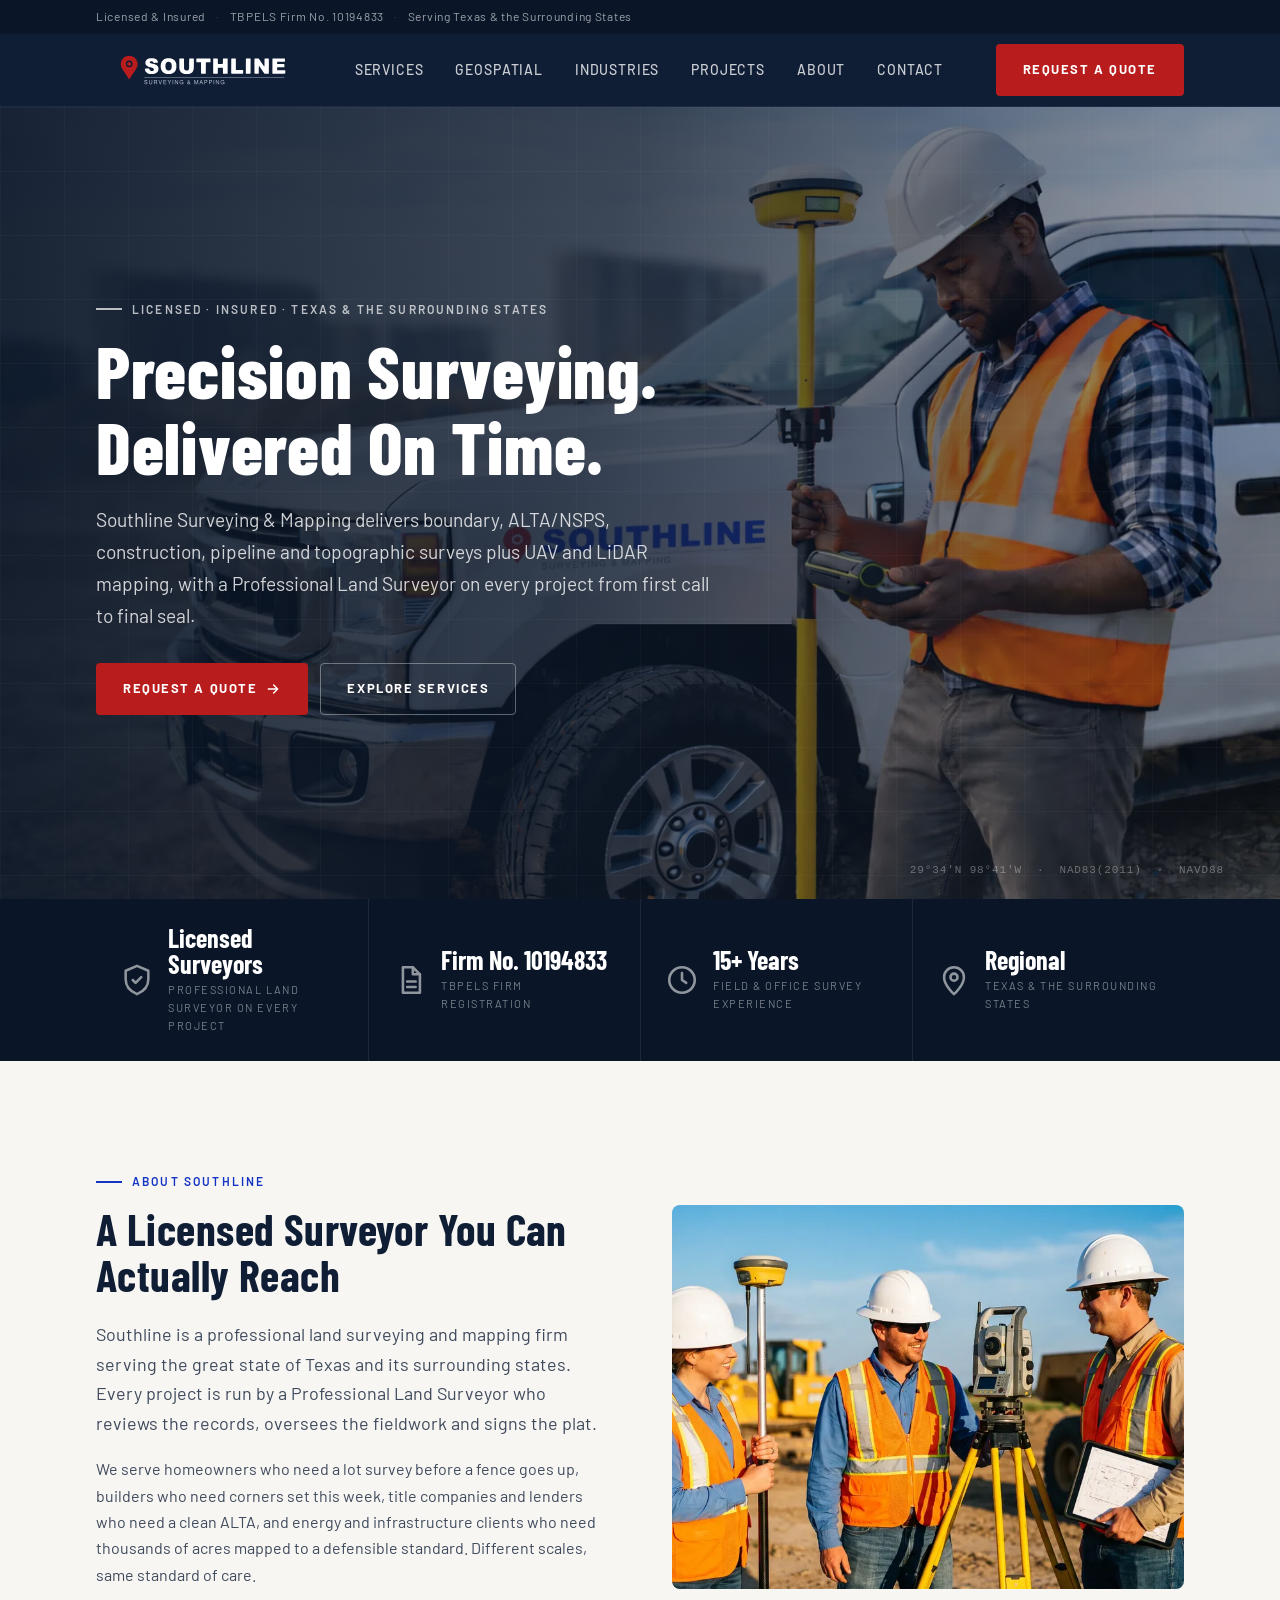
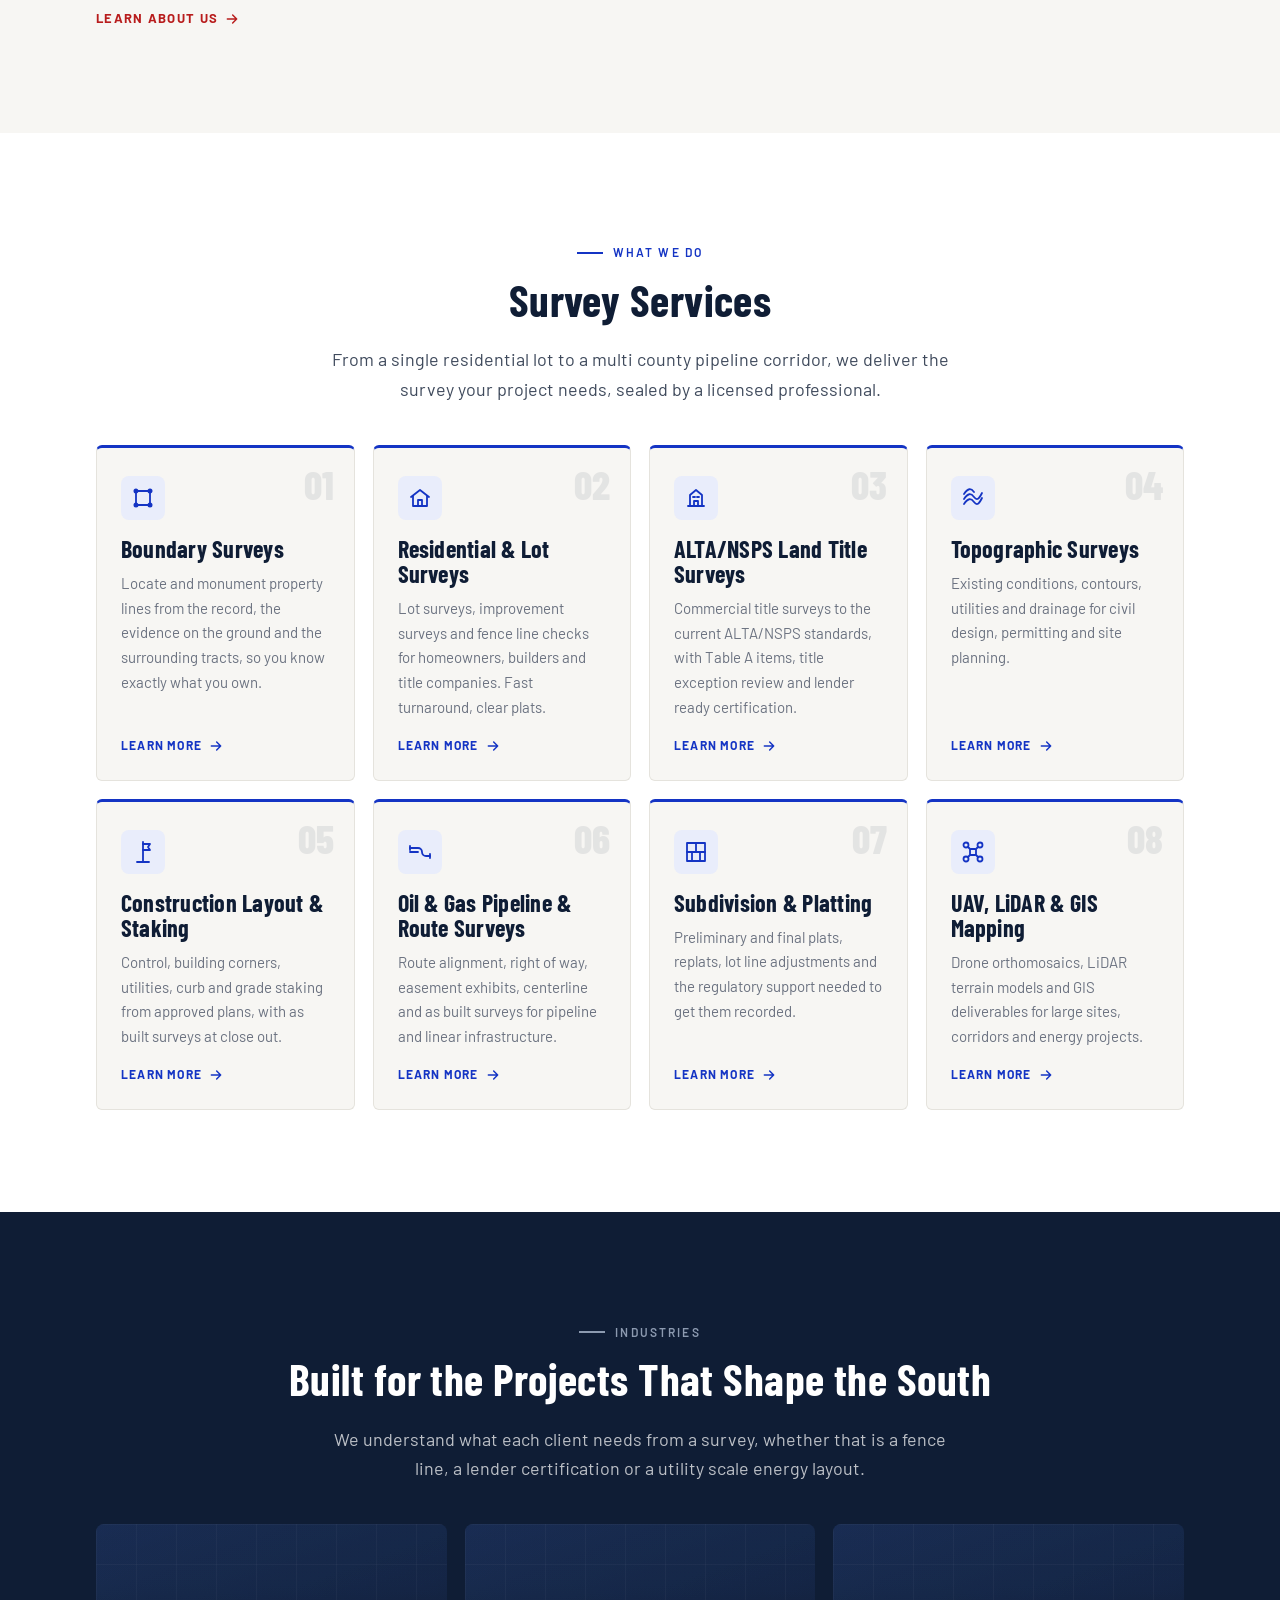
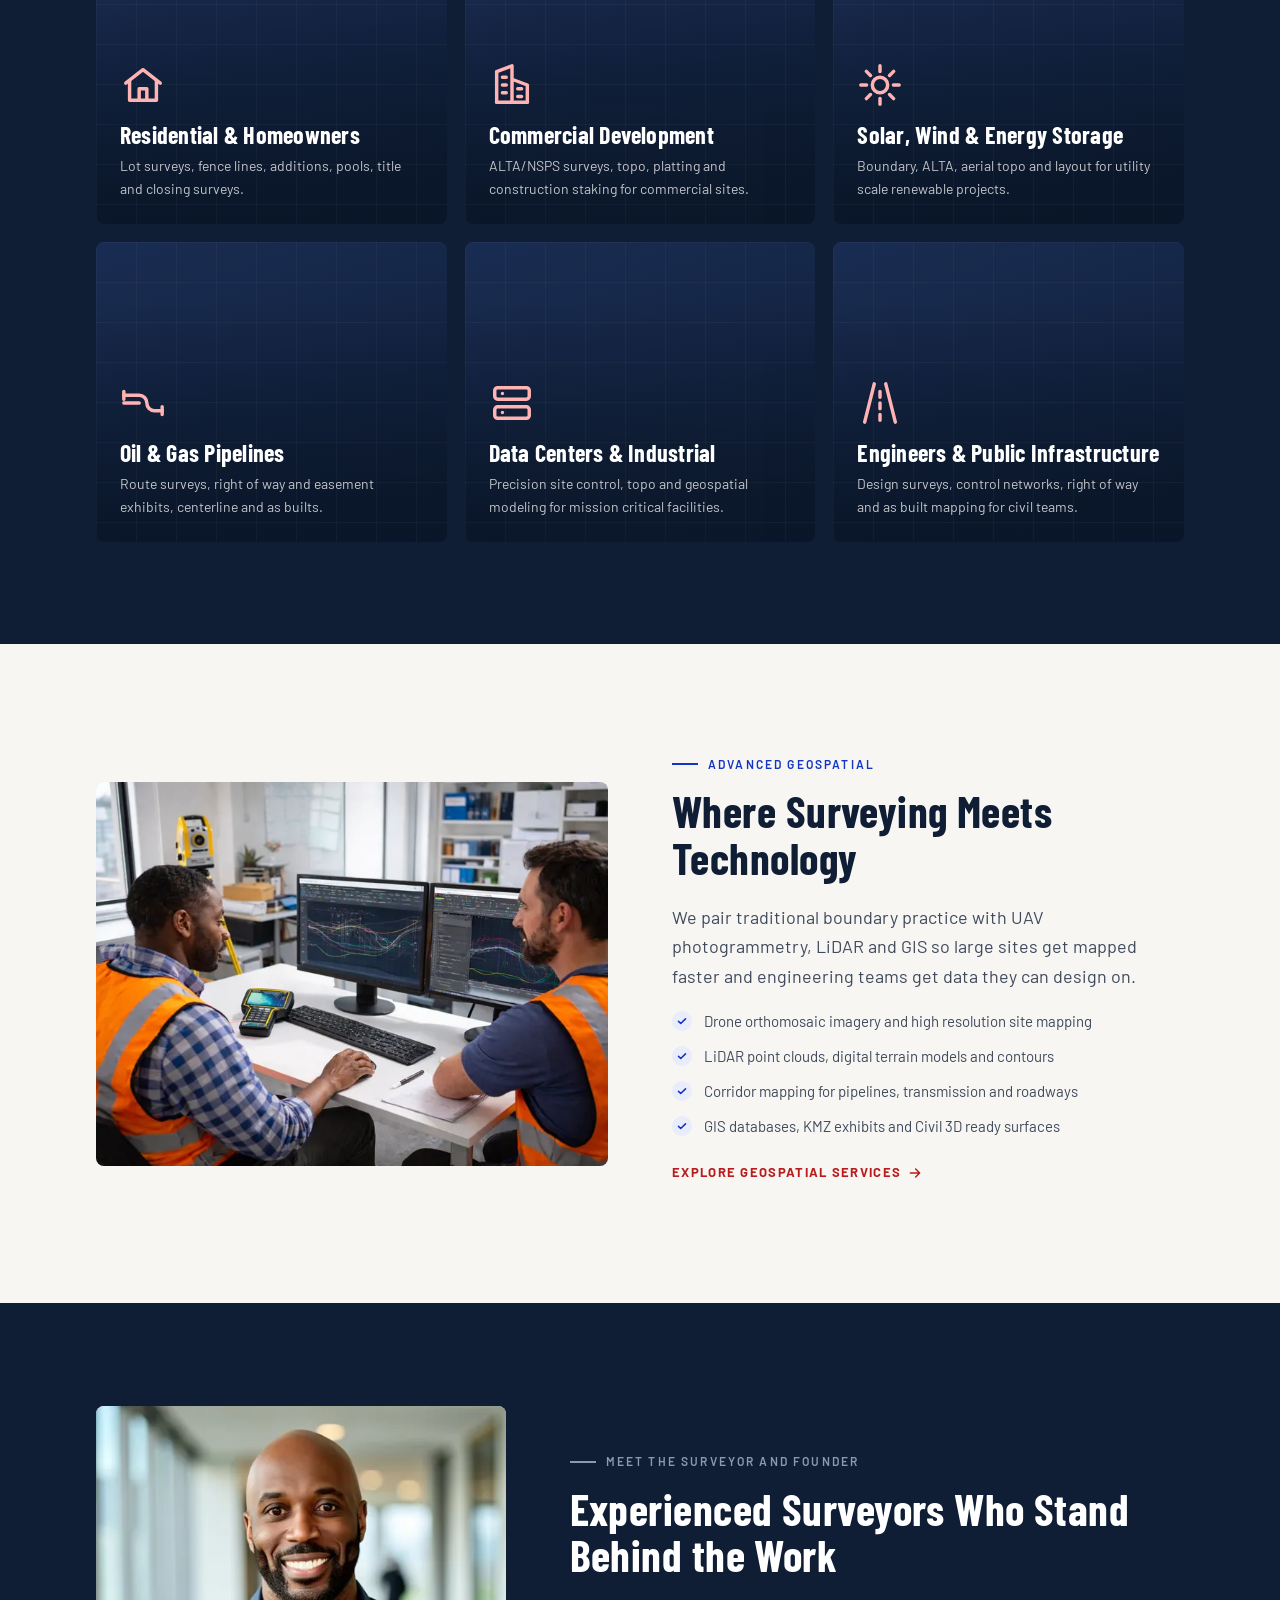
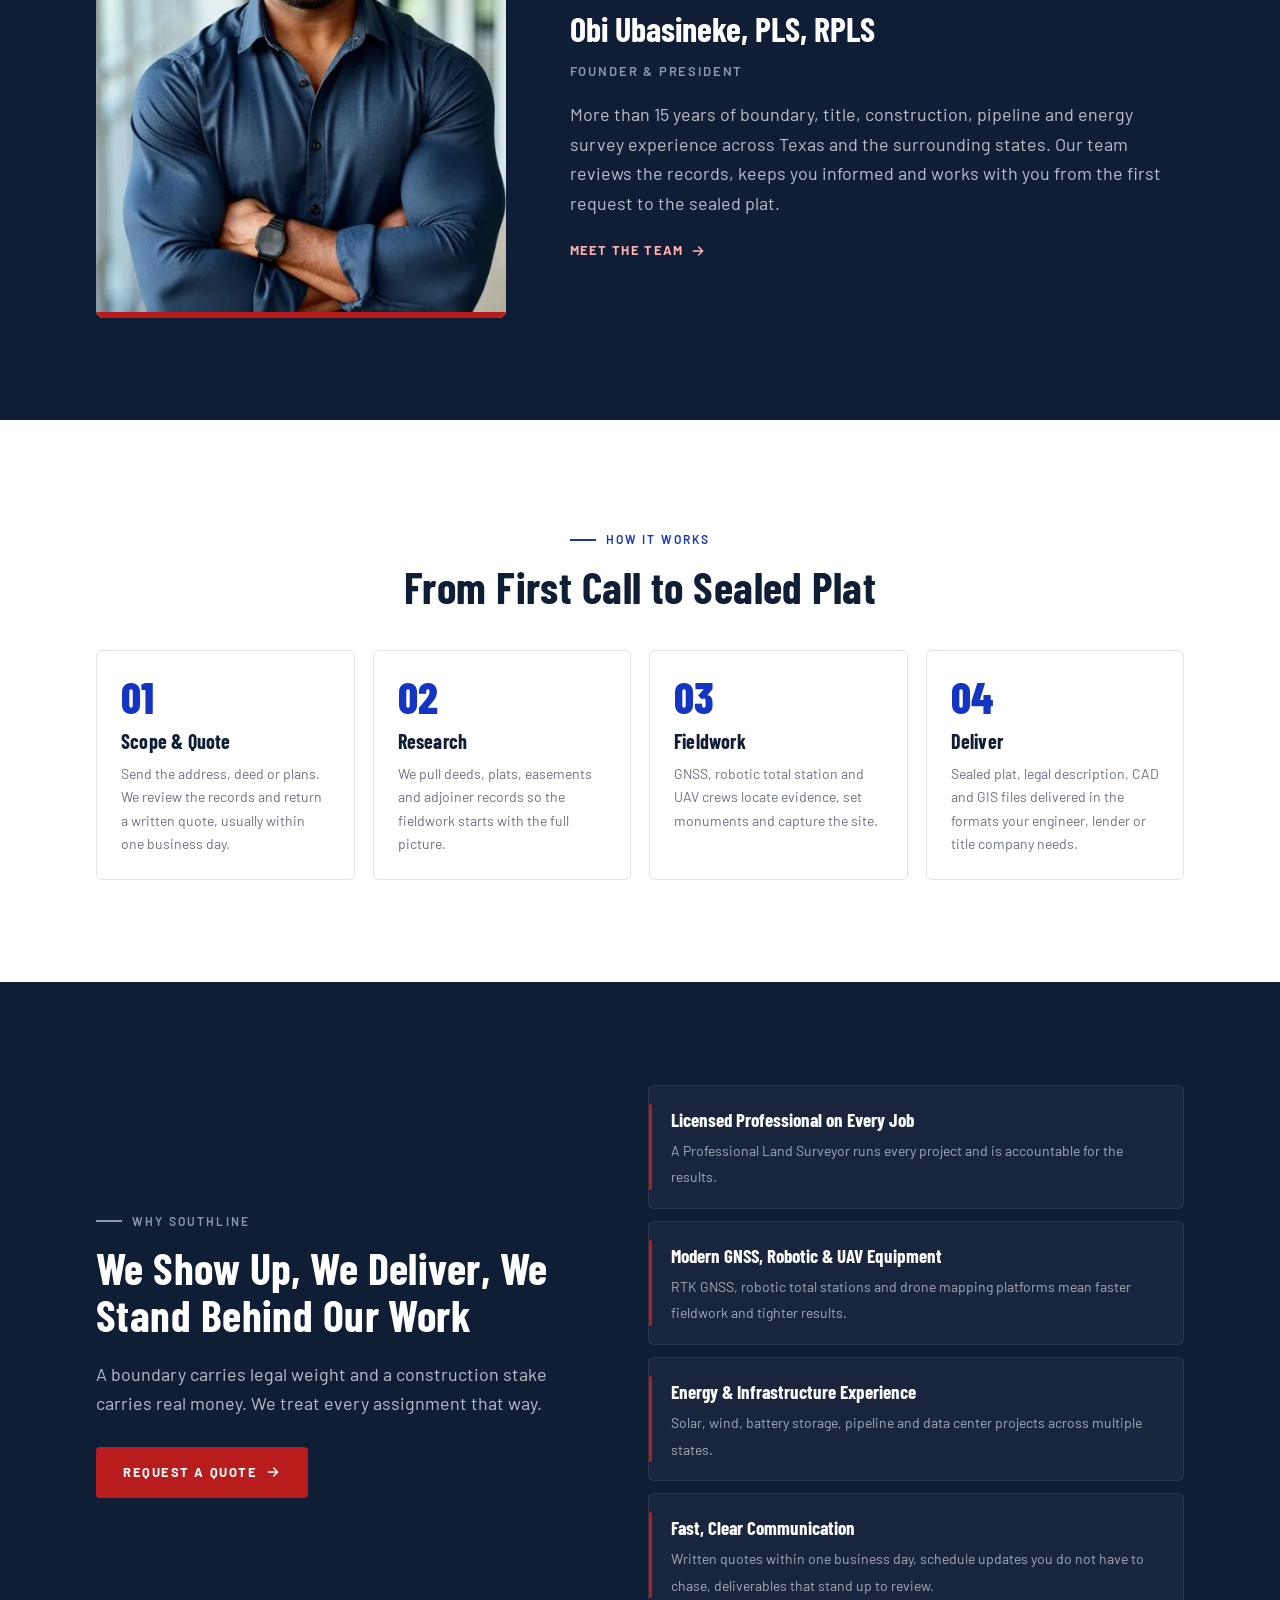
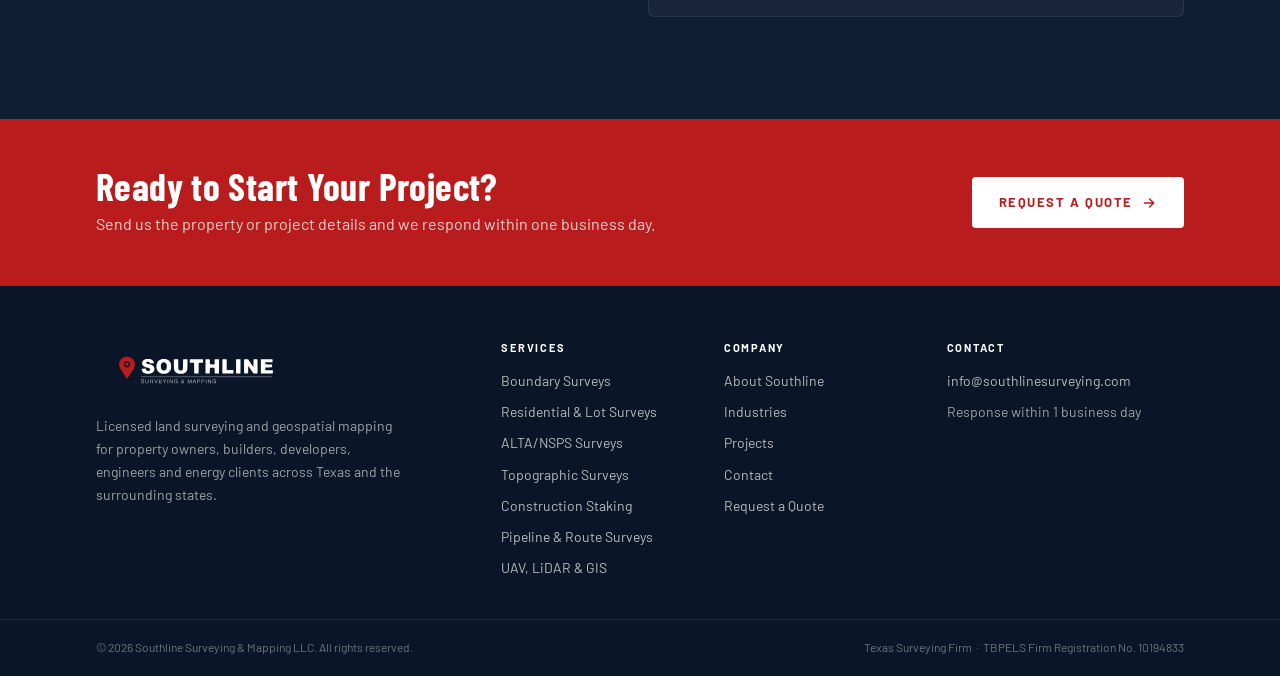
==== commit c34f7e35: "Add files via upload" ====
--- a/index.html
+++ b/index.html
@@ -45,7 +45,7 @@
 <main id="main">
 
 <section class="hero">
-  <div class="hero__media"><picture><source type="image/webp" srcset="/assets/hero-truck.webp?v=3"><img src="/assets/hero-truck.jpg?v=3" alt="Southline survey crew setting up a GNSS receiver on a job site" fetchpriority="high" width="1600" height="1067"></picture></div>
+  <div class="hero__media"><picture><source type="image/webp" srcset="/assets/hero-truck.webp?v=4"><img src="/assets/hero-truck.jpg?v=4" alt="Southline survey crew setting up a GNSS receiver on a job site" fetchpriority="high" width="1600" height="1067"></picture></div>
   <div class="hero__overlay"></div>
   <div class="hero__grid"></div>
   <div class="container">
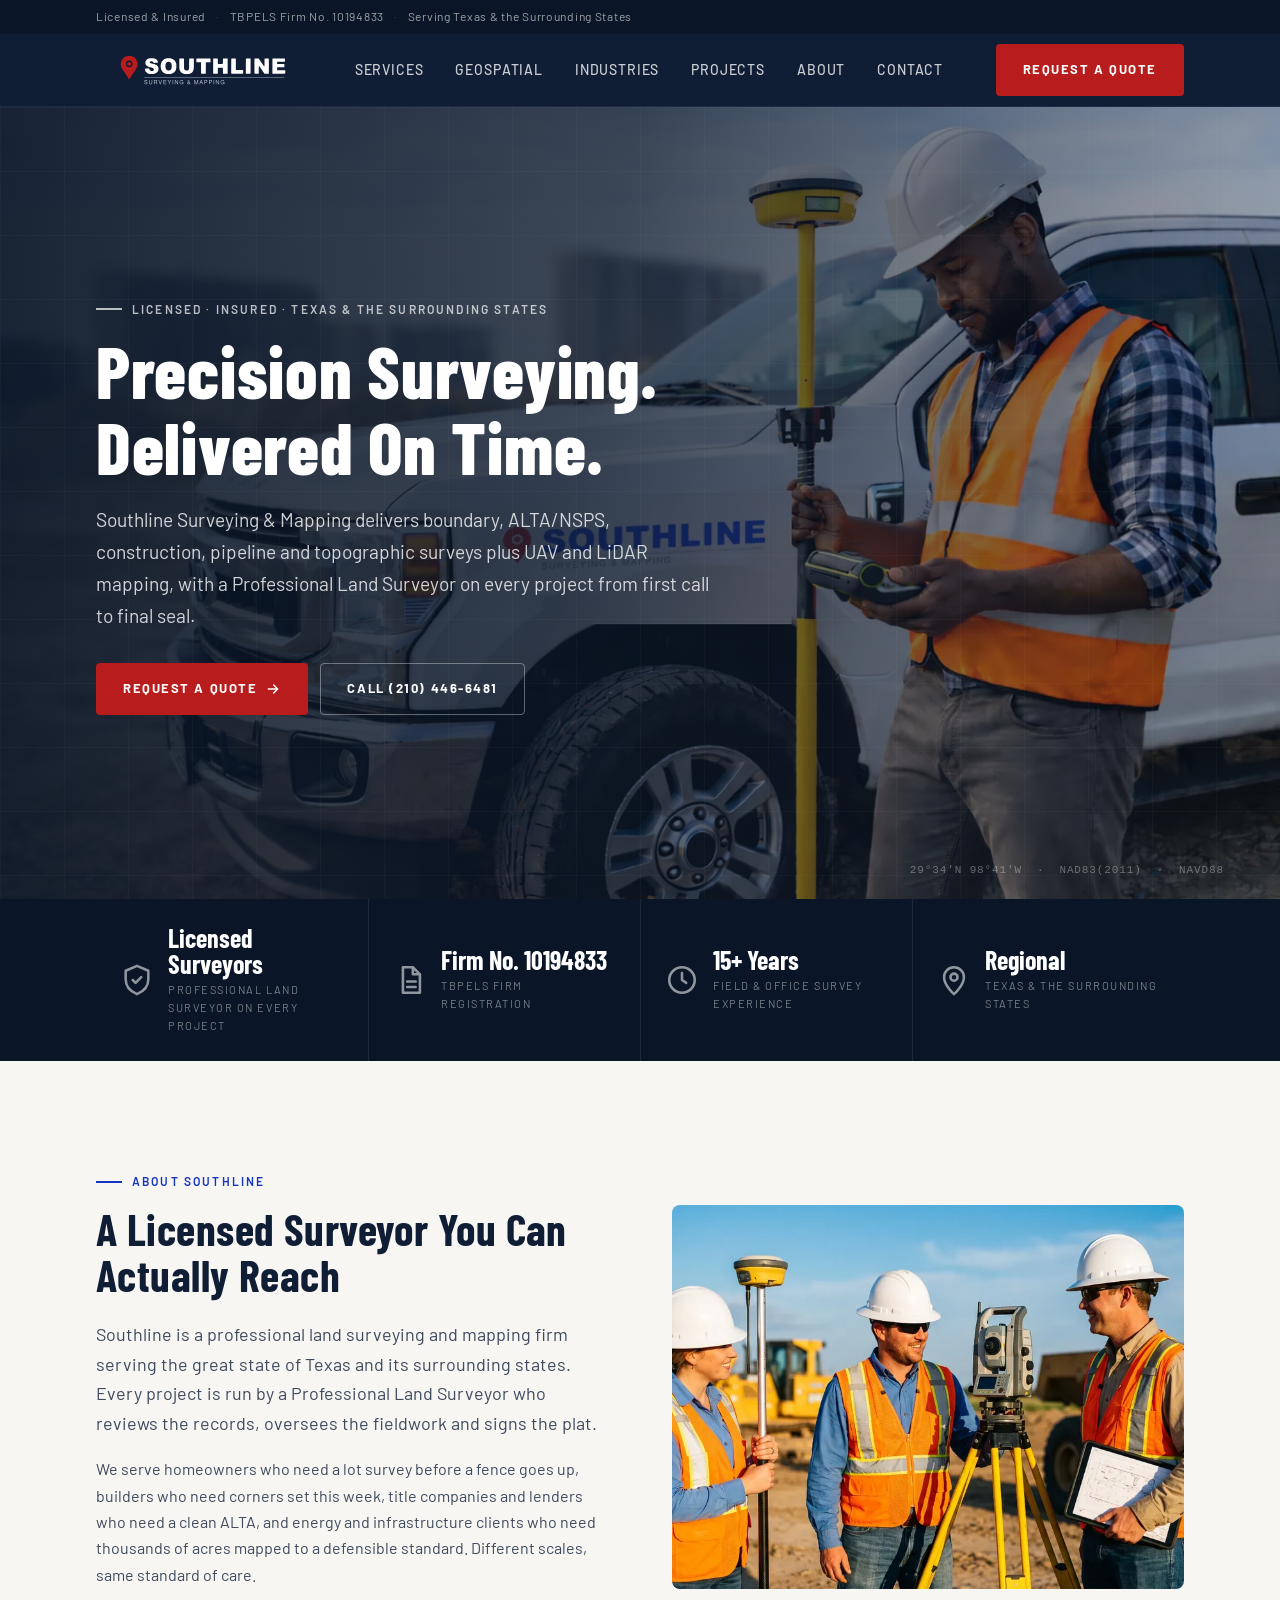
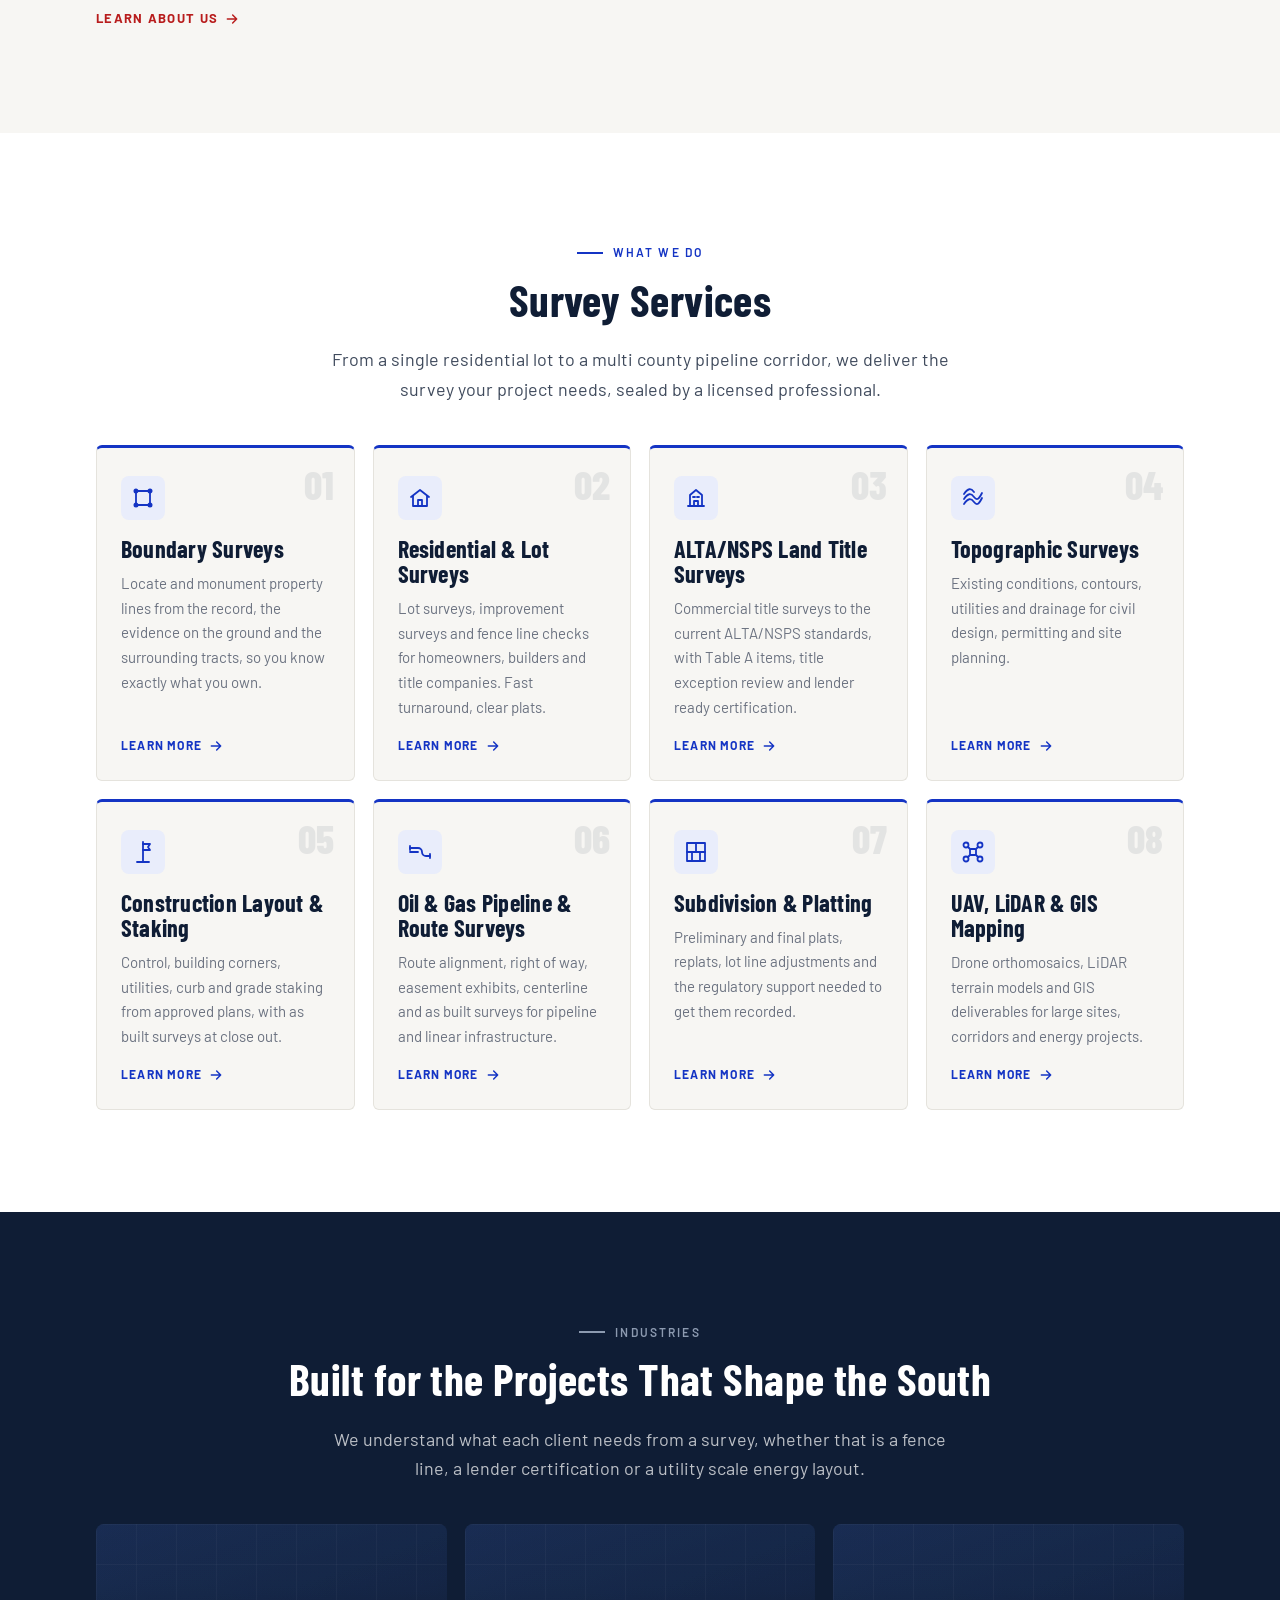
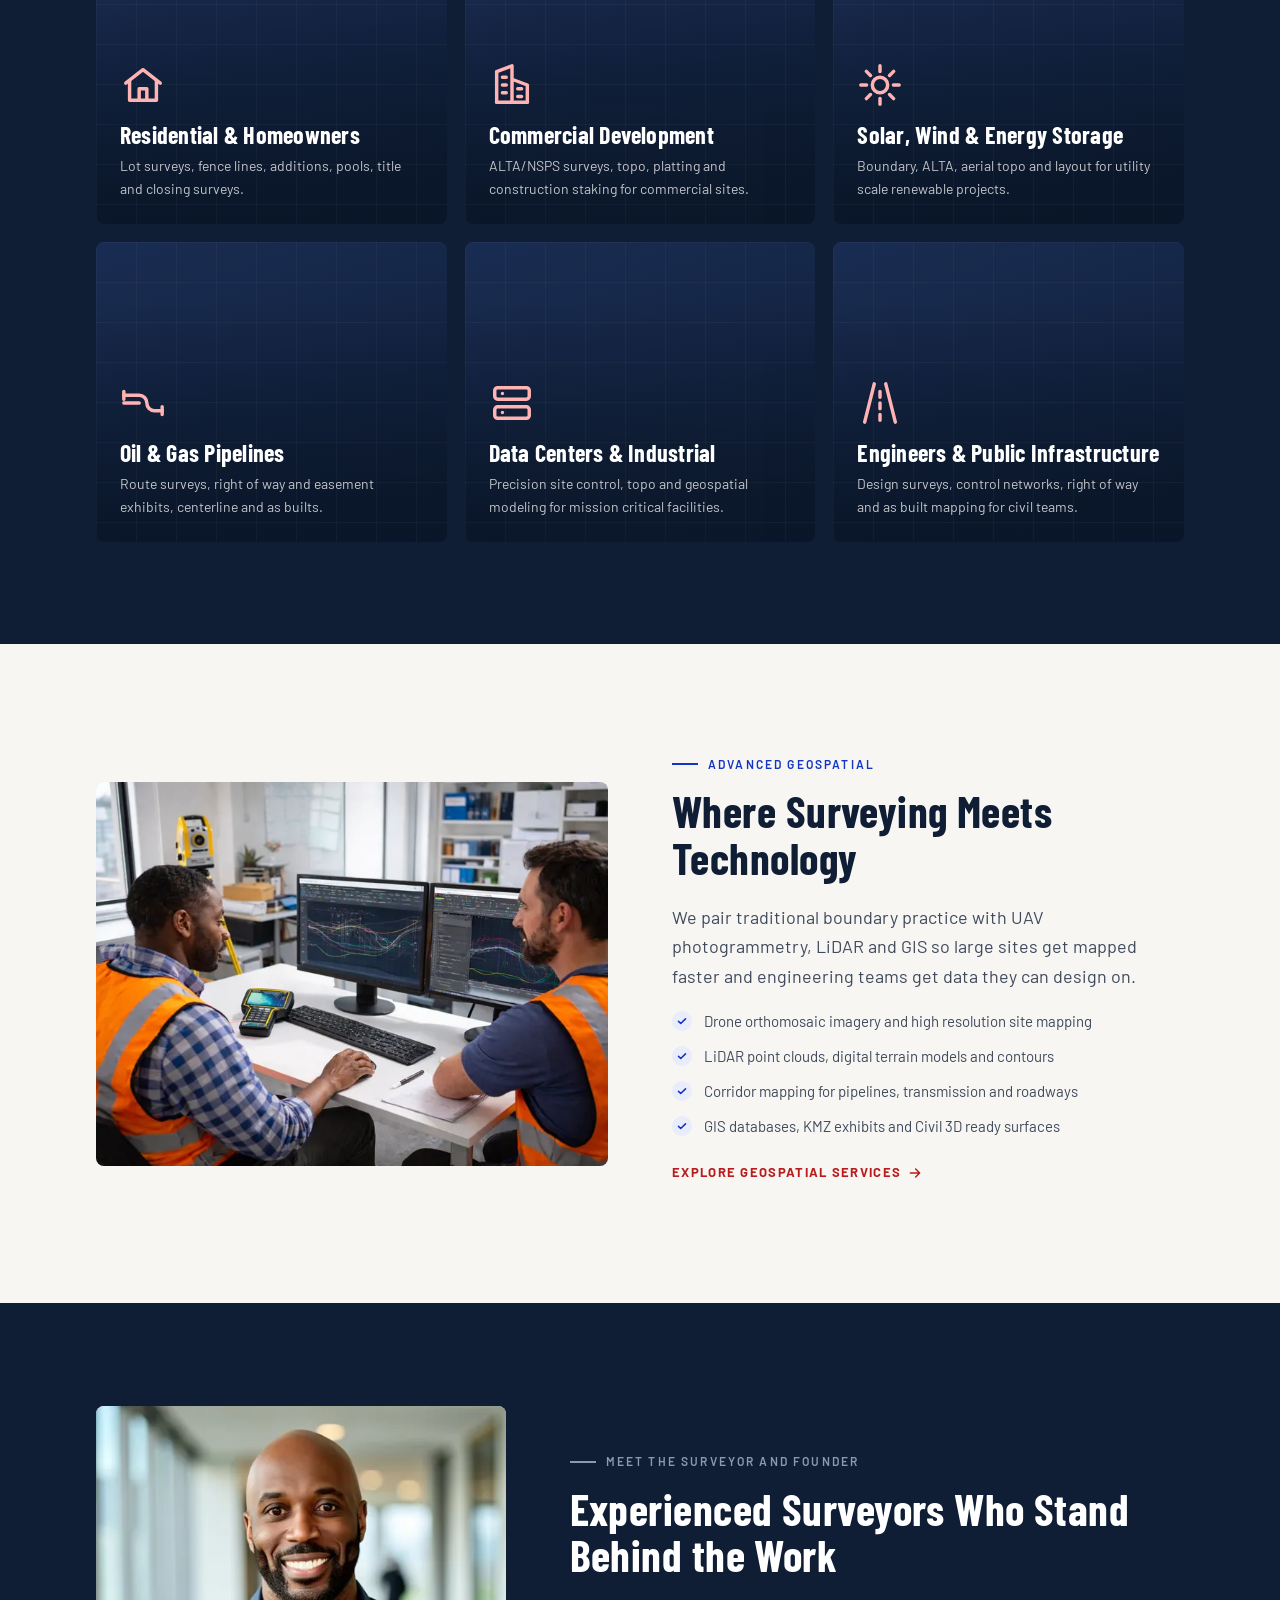
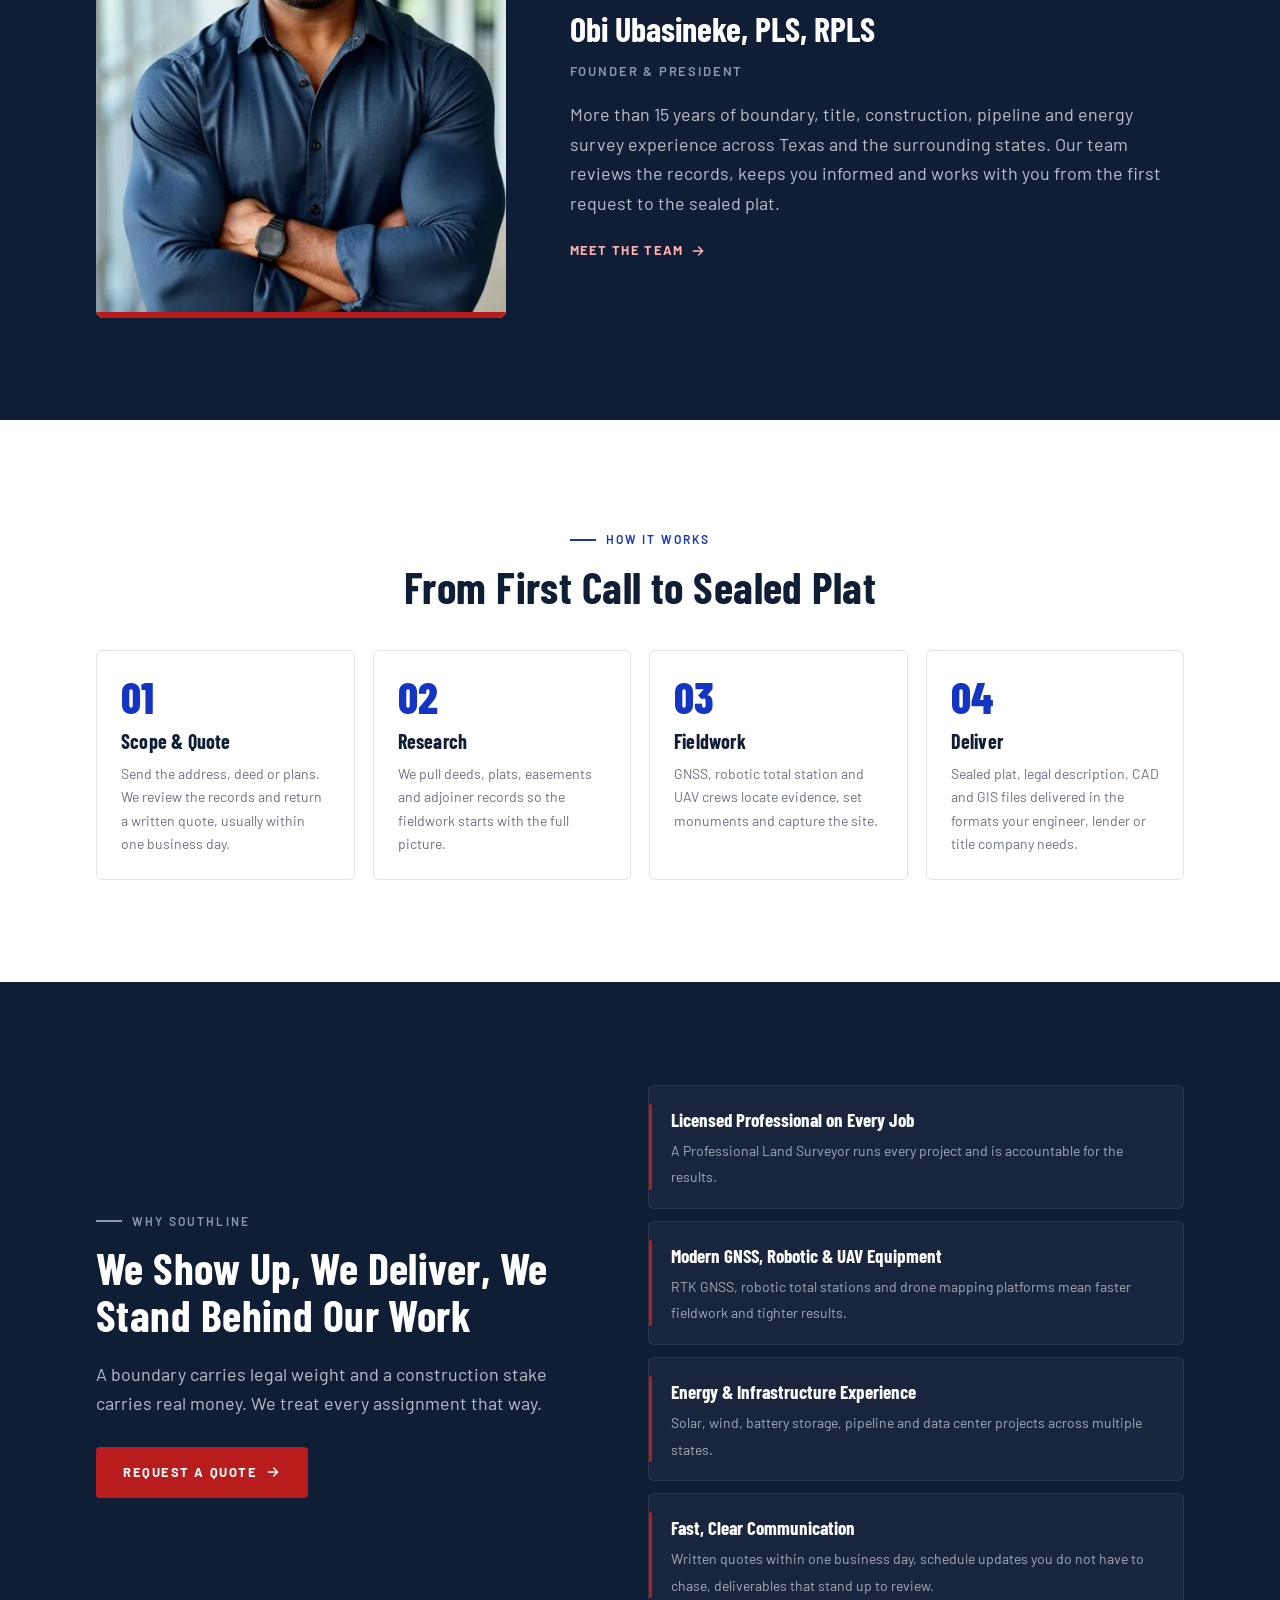
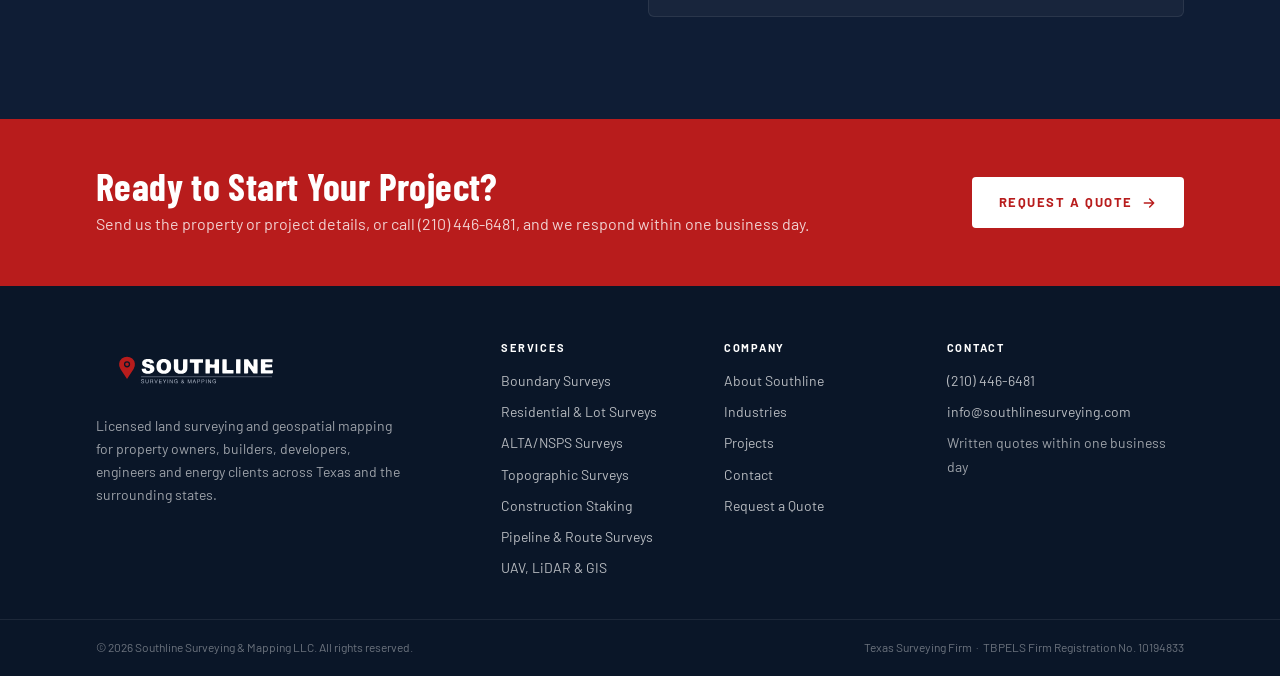
==== commit a3accaf3: "Add business phone number to site" ====
--- a/index.html
+++ b/index.html
@@ -55,7 +55,7 @@
       <p>Southline Surveying &amp; Mapping delivers boundary, ALTA/NSPS, construction, pipeline and topographic surveys plus UAV and LiDAR mapping, with a Professional Land Surveyor on every project from first call to final seal.</p>
       <div class="hero__actions">
         <a class="btn btn--red" href="/contact">Request a Quote <svg class="arrow" width="16" height="16" viewBox="0 0 24 24" fill="none" stroke="currentColor" stroke-width="2.2" stroke-linecap="round" stroke-linejoin="round"><path d="M5 12h14M13 6l6 6-6 6"/></svg></a>
-        <a class="btn btn--ghost" href="/services">Explore Services</a>
+        <a class="btn btn--ghost" href="tel:+12104466481">Call (210) 446-6481</a>
       </div>
     </div>
   </div>
@@ -184,7 +184,7 @@
   <div class="container">
     <div>
       <h2>Ready to Start Your Project?</h2>
-      <p>Send us the property or project details and we respond within one business day.</p>
+      <p>Send us the property or project details, or call (210) 446-6481, and we respond within one business day.</p>
     </div>
     <a class="btn btn--white" href="/contact">Request a Quote <svg class="arrow" width="16" height="16" viewBox="0 0 24 24" fill="none" stroke="currentColor" stroke-width="2.2" stroke-linecap="round" stroke-linejoin="round"><path d="M5 12h14M13 6l6 6-6 6"/></svg></a>
   </div>
@@ -220,8 +220,9 @@
     <div>
       <h4>Contact</h4>
       <ul>
+        <li><a href="tel:+12104466481">(210) 446-6481</a></li>
         <li><a href="mailto:info@southlinesurveying.com">info@southlinesurveying.com</a></li>
-        <li>Response within 1 business day</li>
+        <li>Written quotes within one business day</li>
       </ul>
     </div>
   </div>
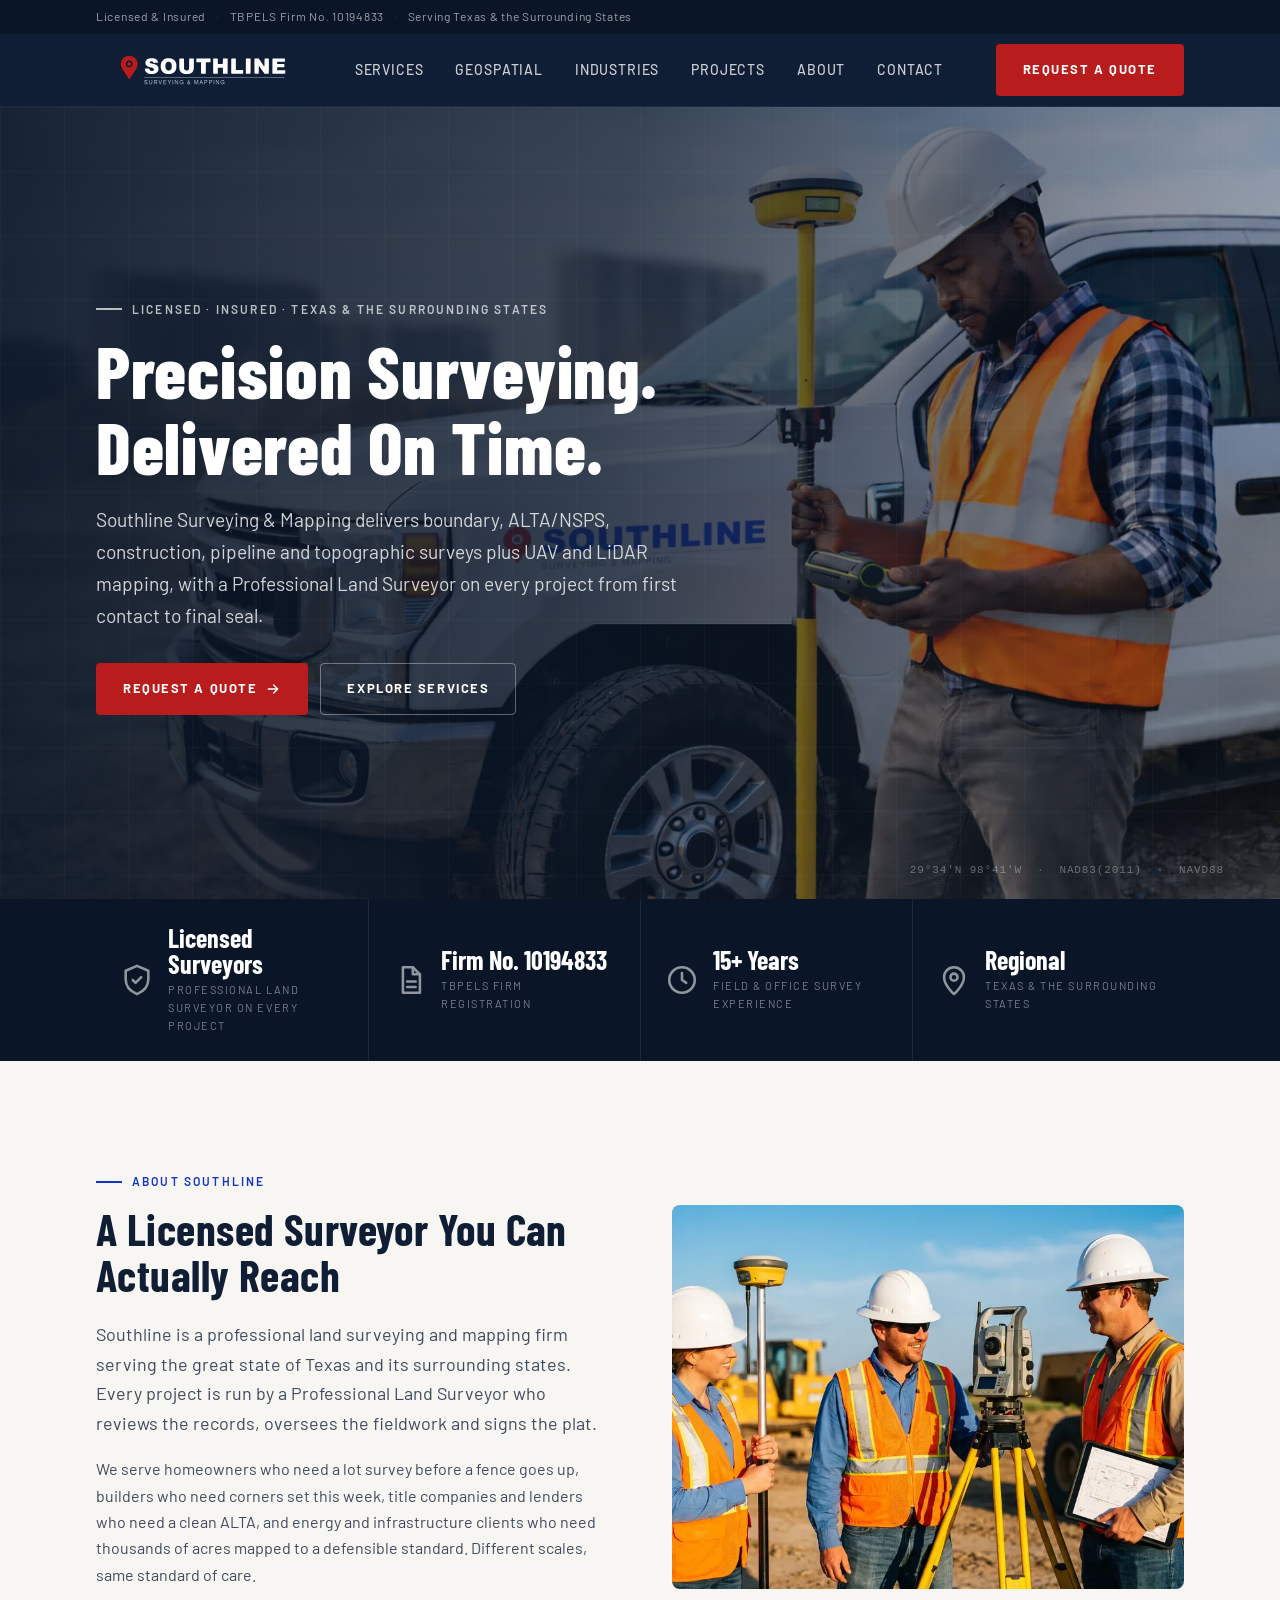
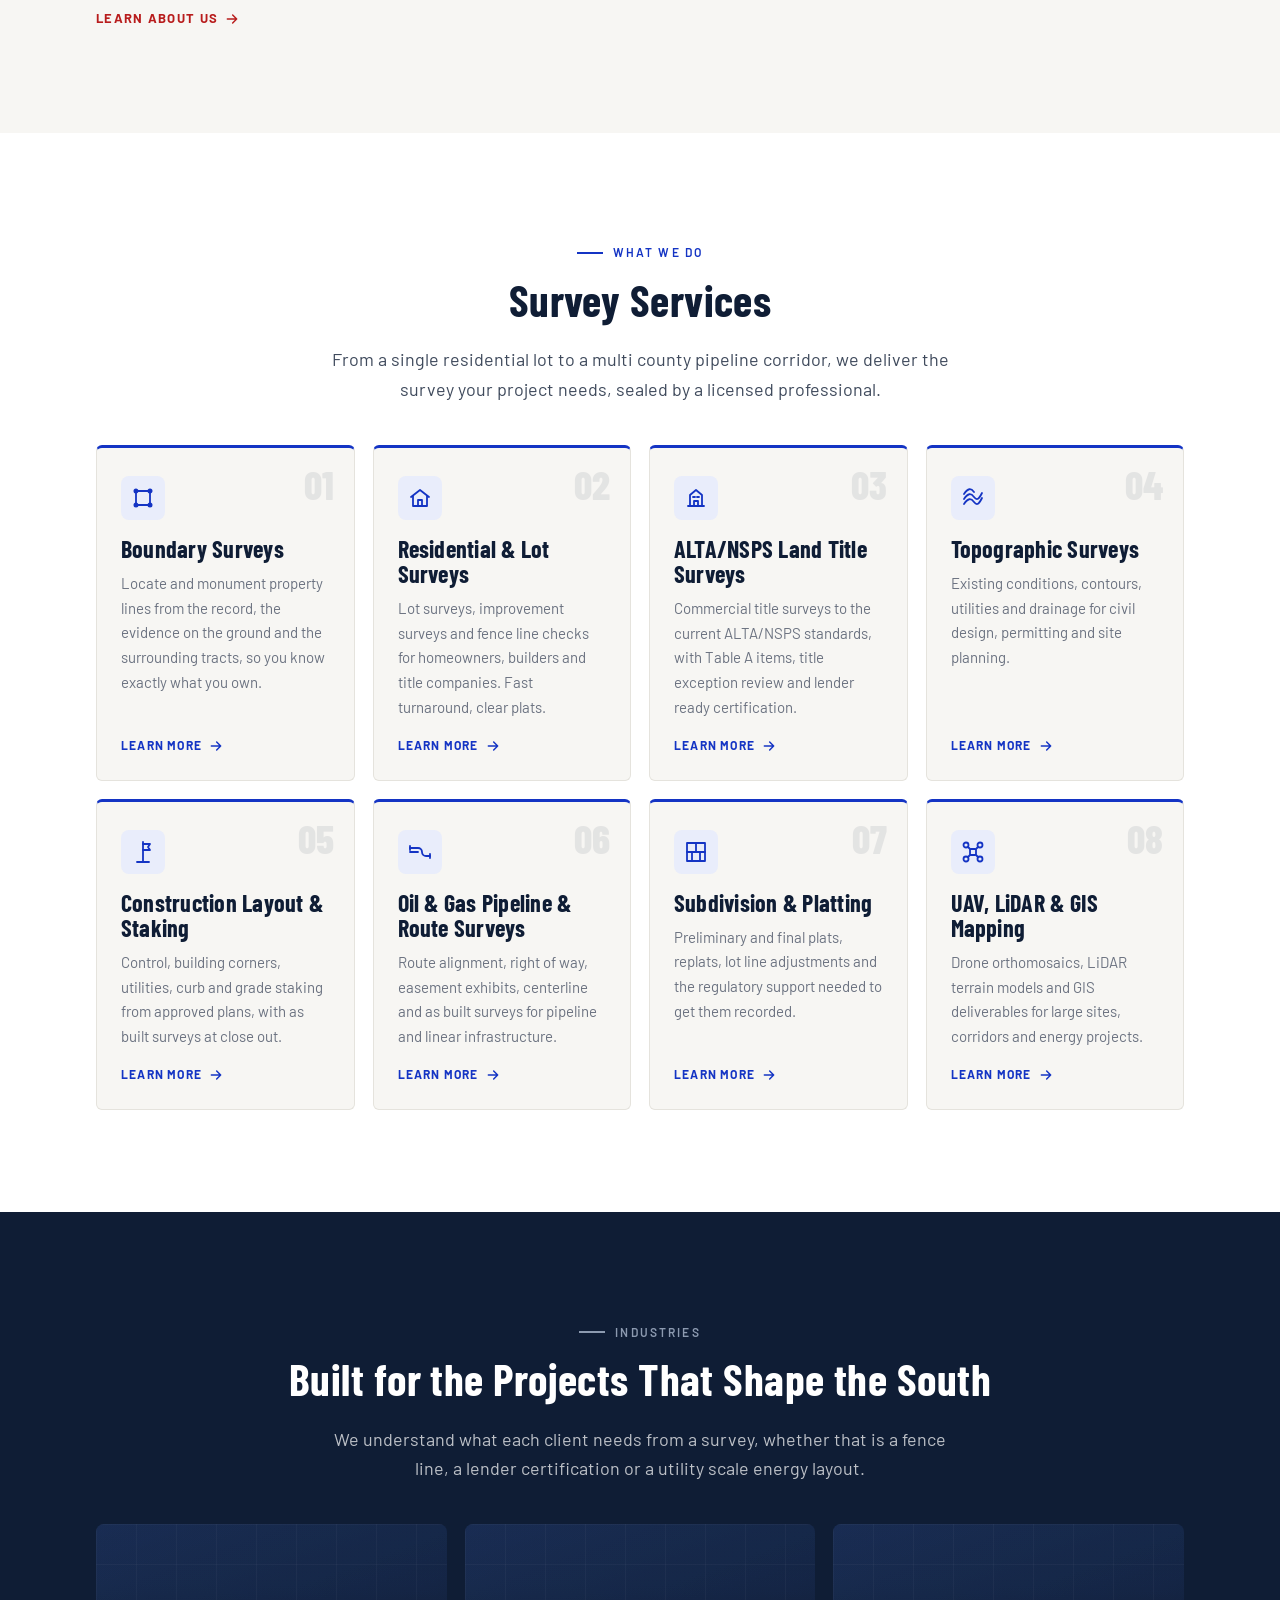
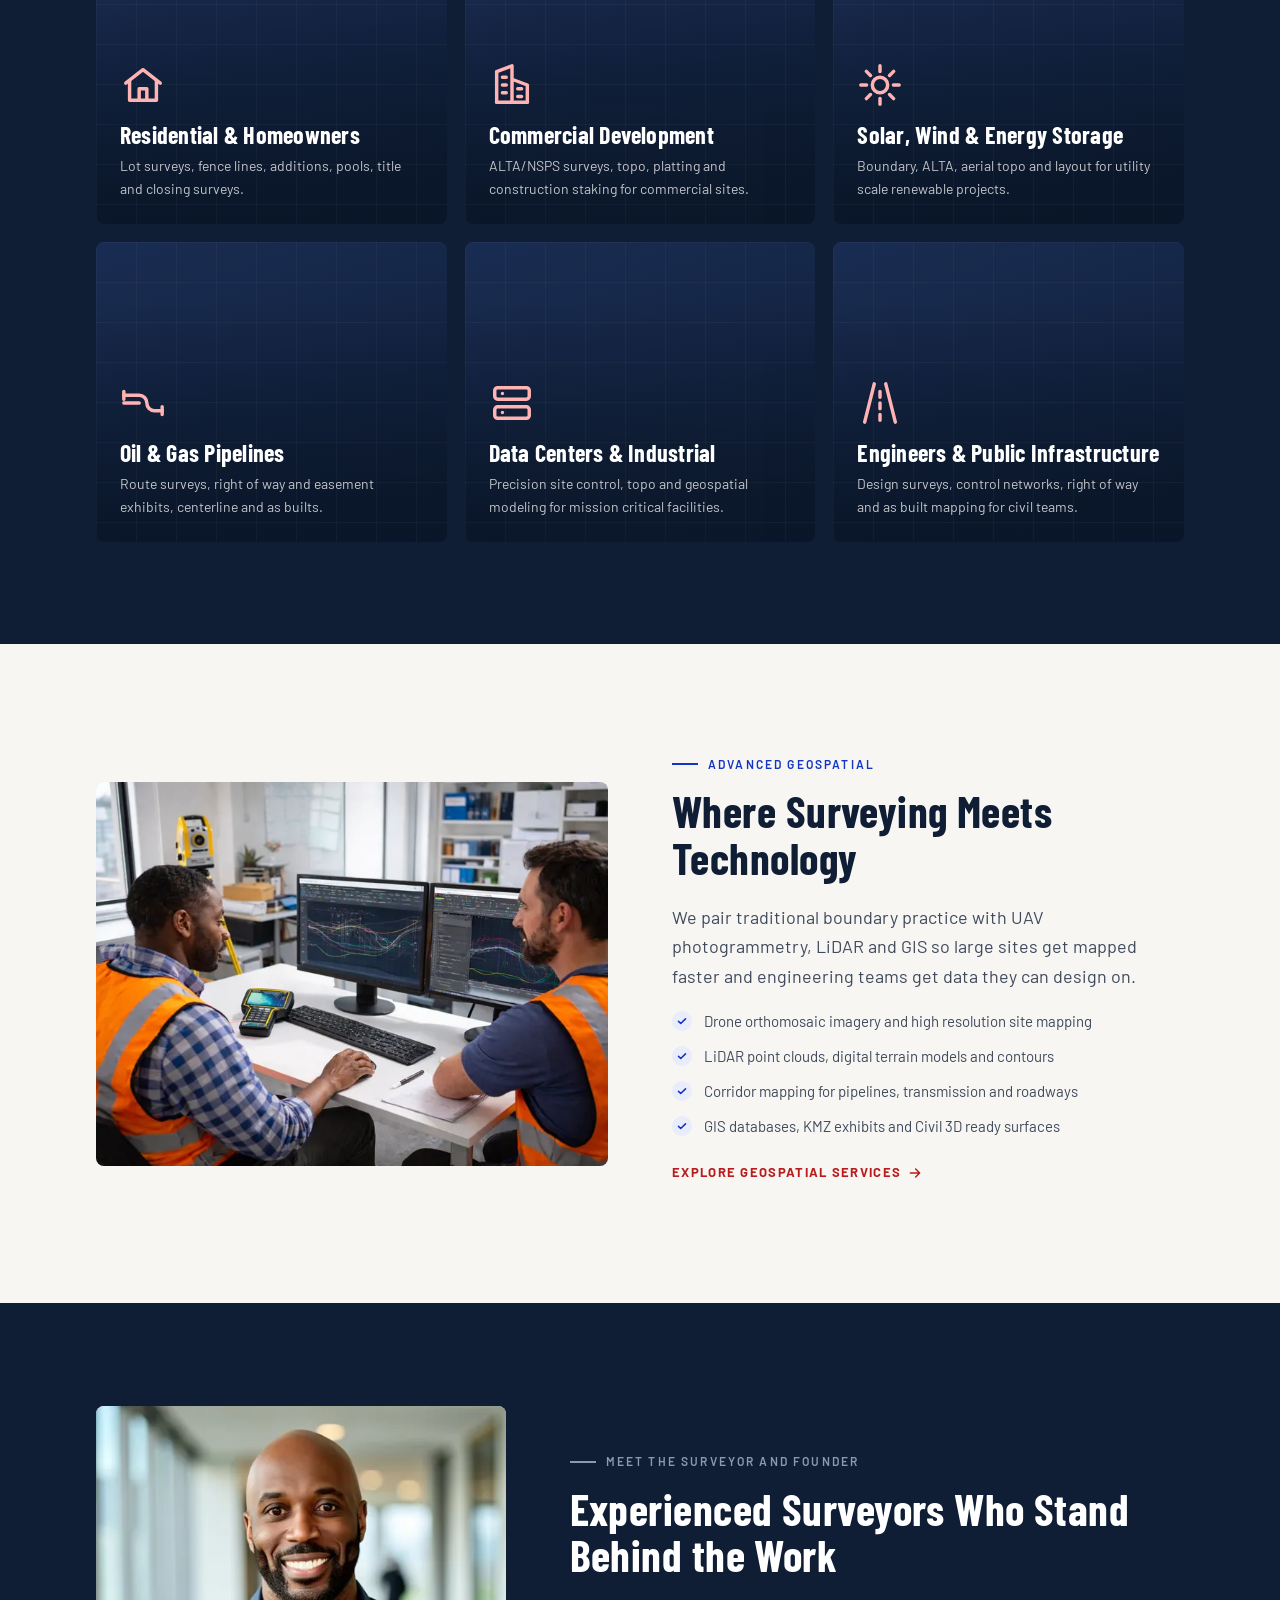
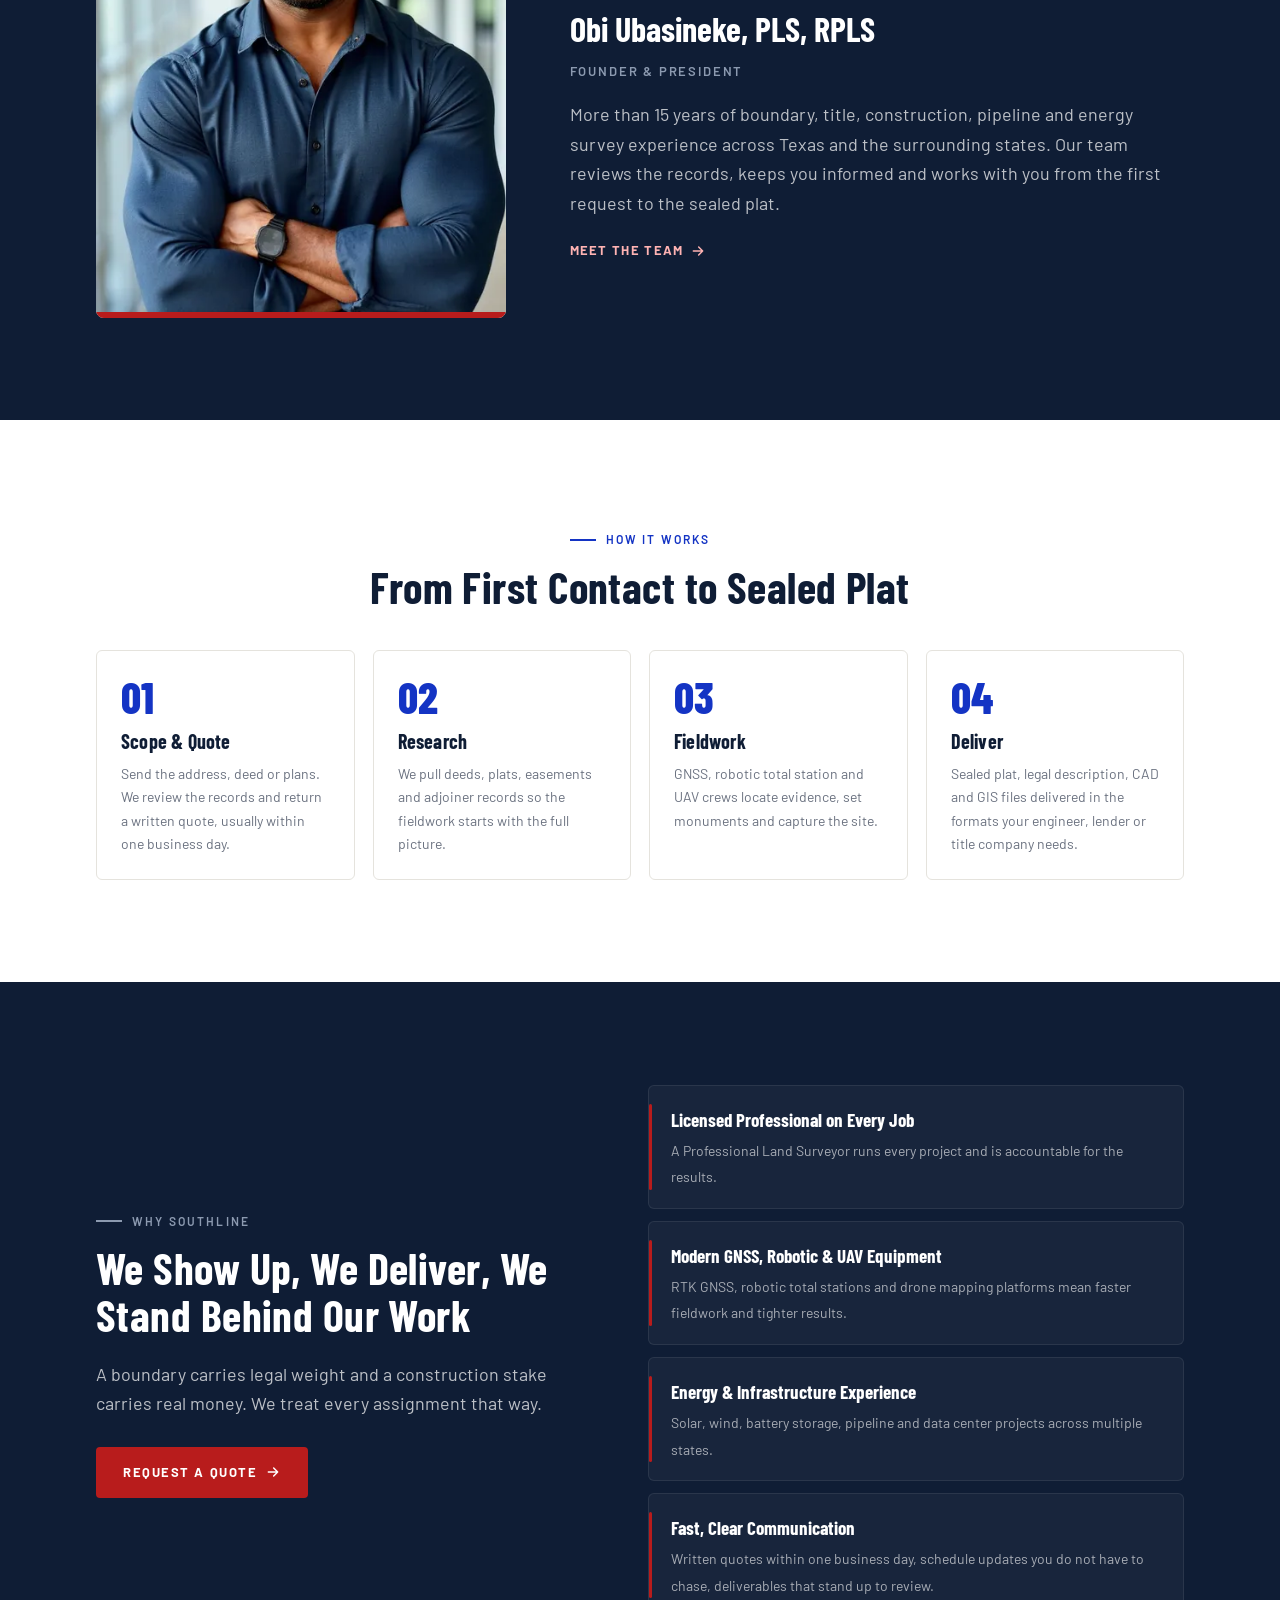
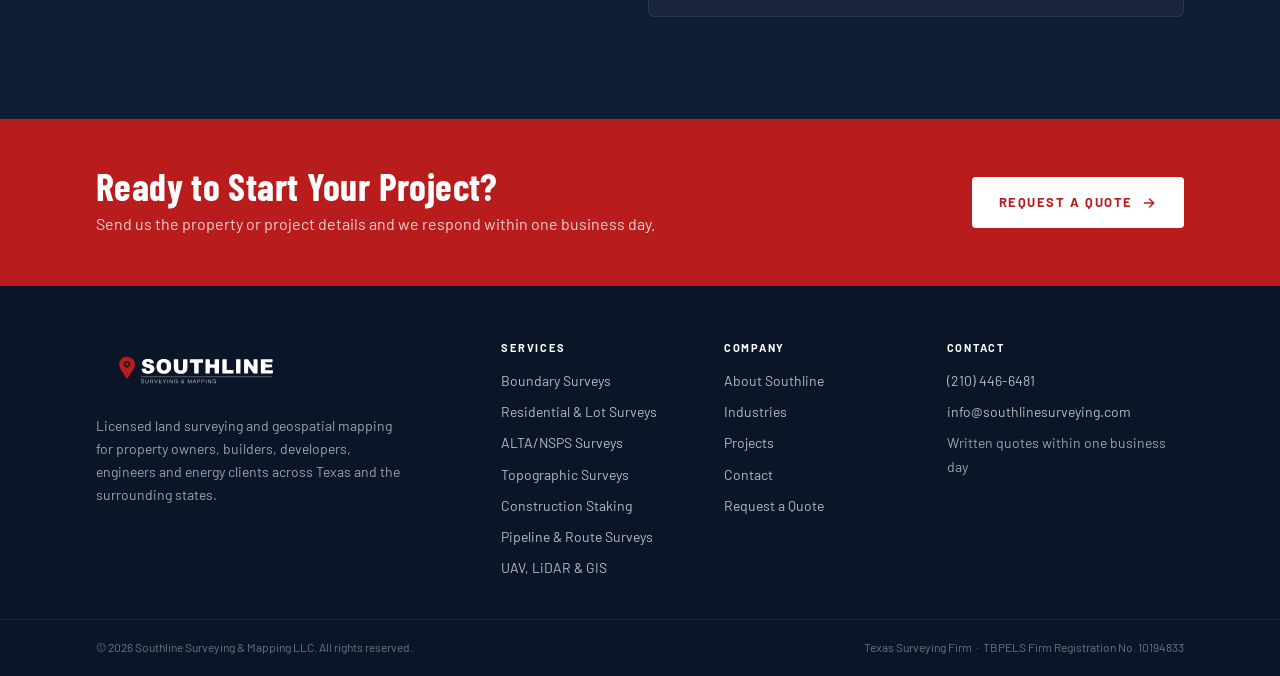
==== commit 3af6327a: "Home page: remove call prompts, keep quote form as primary contact" ====
--- a/index.html
+++ b/index.html
@@ -52,10 +52,10 @@
     <div class="hero__content">
       <span class="eyebrow">Licensed &middot; Insured &middot; Texas &amp; the Surrounding States</span>
       <h1>Precision Surveying.<br>Delivered On Time.</h1>
-      <p>Southline Surveying &amp; Mapping delivers boundary, ALTA/NSPS, construction, pipeline and topographic surveys plus UAV and LiDAR mapping, with a Professional Land Surveyor on every project from first call to final seal.</p>
+      <p>Southline Surveying &amp; Mapping delivers boundary, ALTA/NSPS, construction, pipeline and topographic surveys plus UAV and LiDAR mapping, with a Professional Land Surveyor on every project from first contact to final seal.</p>
       <div class="hero__actions">
         <a class="btn btn--red" href="/contact">Request a Quote <svg class="arrow" width="16" height="16" viewBox="0 0 24 24" fill="none" stroke="currentColor" stroke-width="2.2" stroke-linecap="round" stroke-linejoin="round"><path d="M5 12h14M13 6l6 6-6 6"/></svg></a>
-        <a class="btn btn--ghost" href="tel:+12104466481">Call (210) 446-6481</a>
+        <a class="btn btn--ghost" href="/services">Explore Services</a>
       </div>
     </div>
   </div>
@@ -151,7 +151,7 @@
   <div class="container">
     <div class="center reveal">
       <span class="eyebrow">How It Works</span>
-      <h2>From First Call to Sealed Plat</h2>
+      <h2>From First Contact to Sealed Plat</h2>
     </div>
     <div class="steps" style="margin-top:40px">
       <div class="step reveal"><div class="step__n">01</div><h3>Scope &amp; Quote</h3><p>Send the address, deed or plans. We review the records and return a written quote, usually within one business day.</p></div>
@@ -184,7 +184,7 @@
   <div class="container">
     <div>
       <h2>Ready to Start Your Project?</h2>
-      <p>Send us the property or project details, or call (210) 446-6481, and we respond within one business day.</p>
+      <p>Send us the property or project details and we respond within one business day.</p>
     </div>
     <a class="btn btn--white" href="/contact">Request a Quote <svg class="arrow" width="16" height="16" viewBox="0 0 24 24" fill="none" stroke="currentColor" stroke-width="2.2" stroke-linecap="round" stroke-linejoin="round"><path d="M5 12h14M13 6l6 6-6 6"/></svg></a>
   </div>
